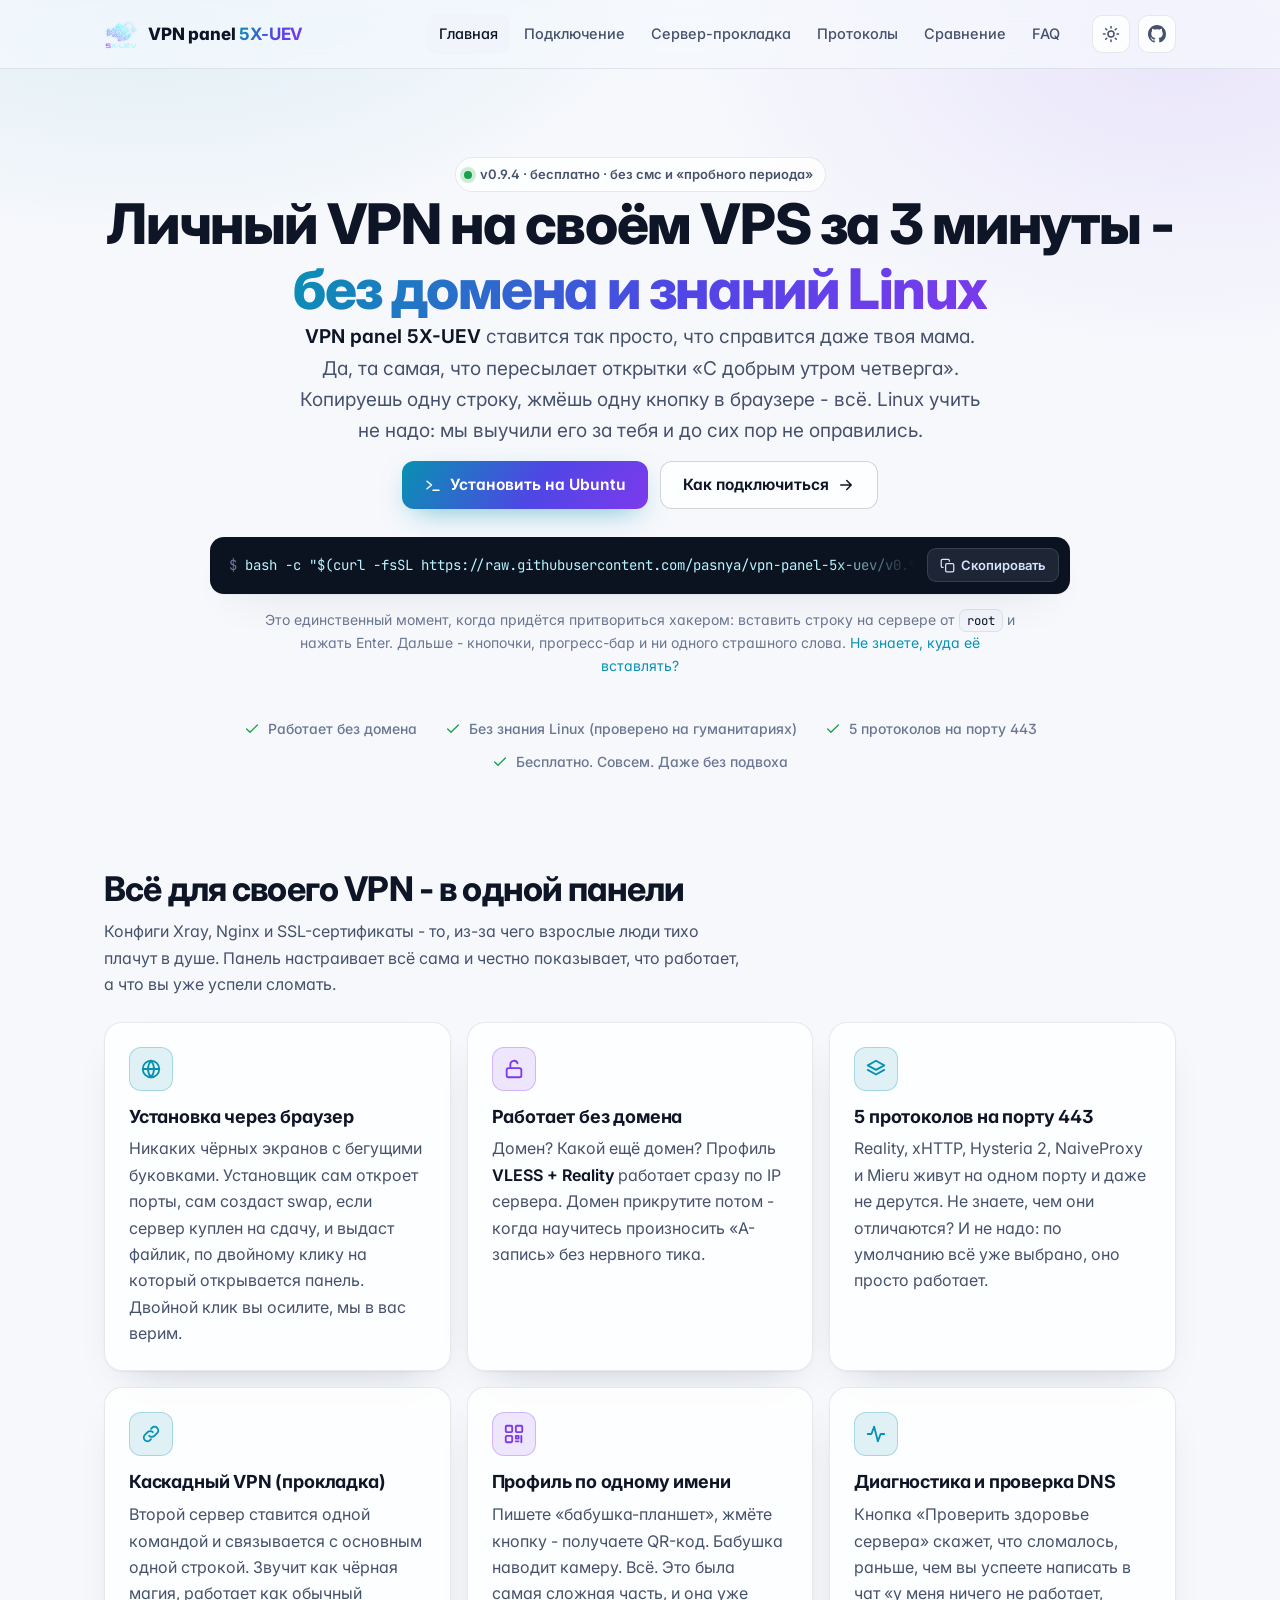
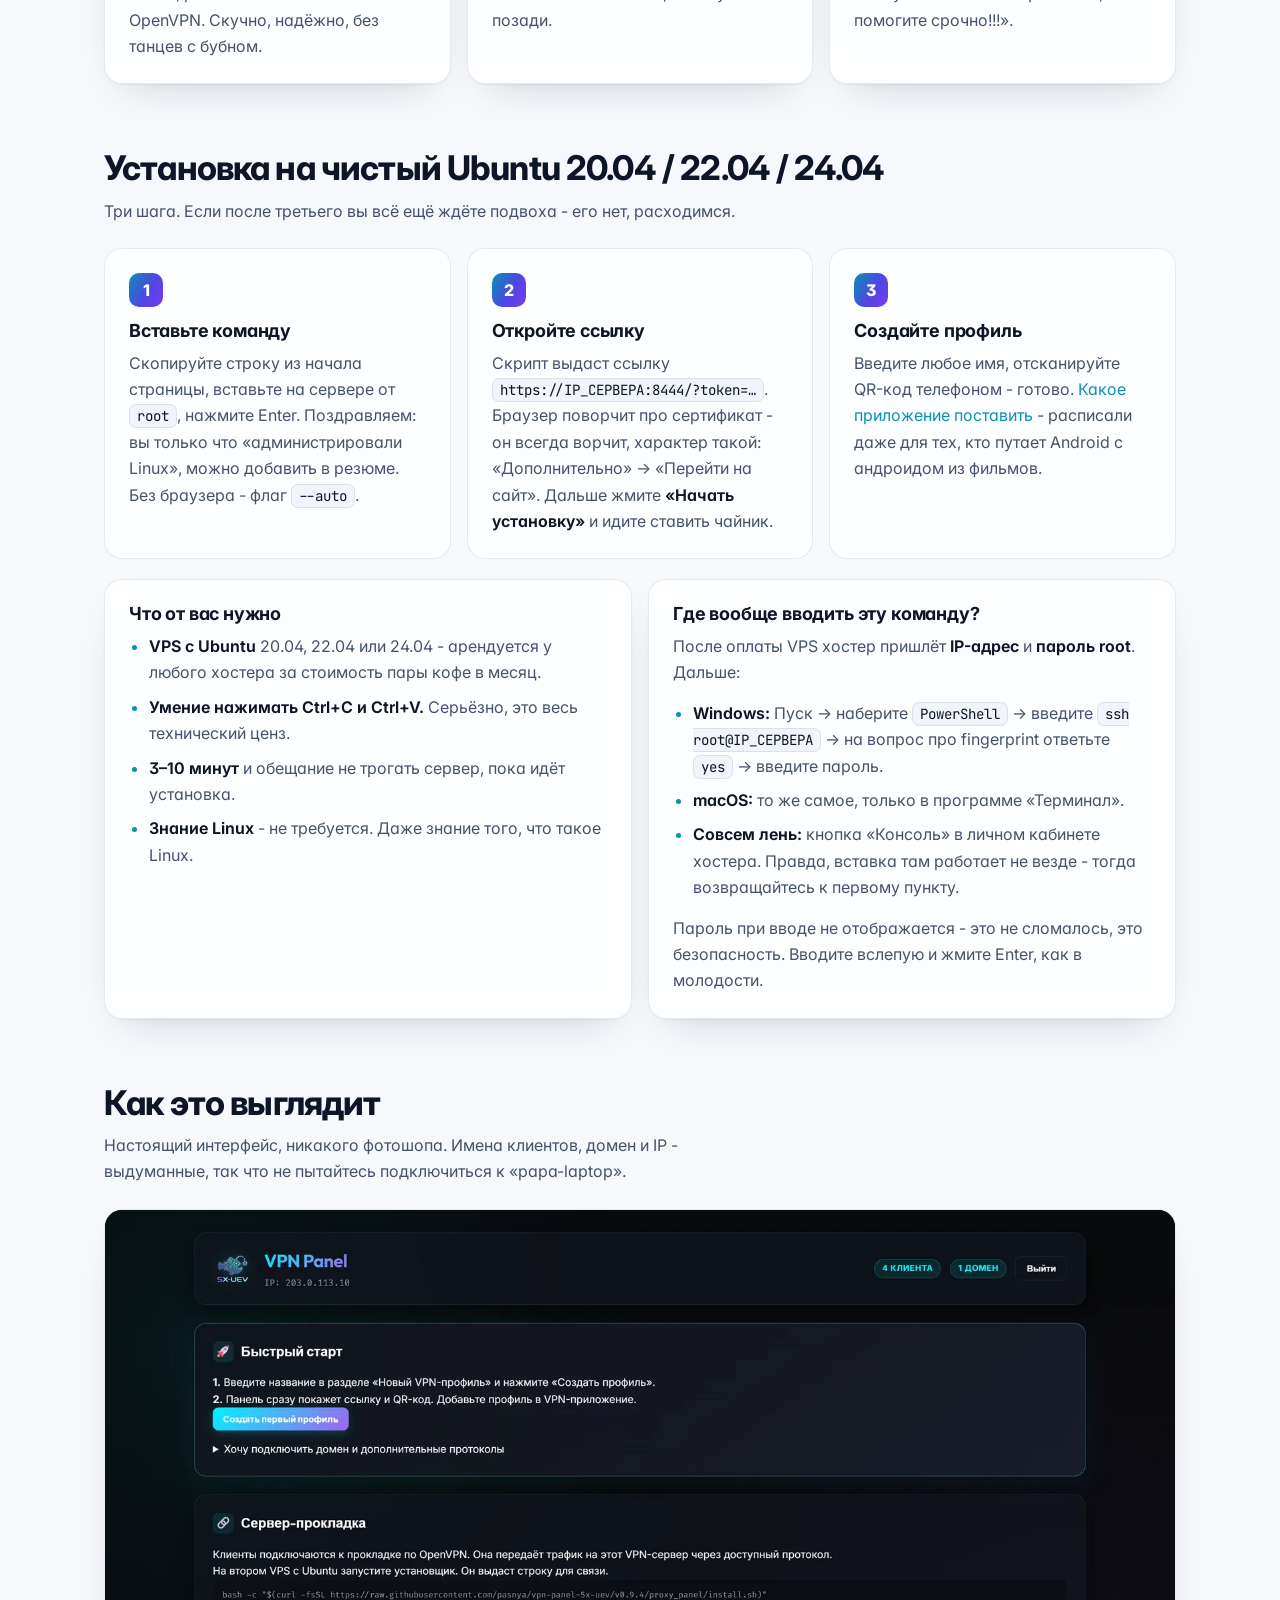
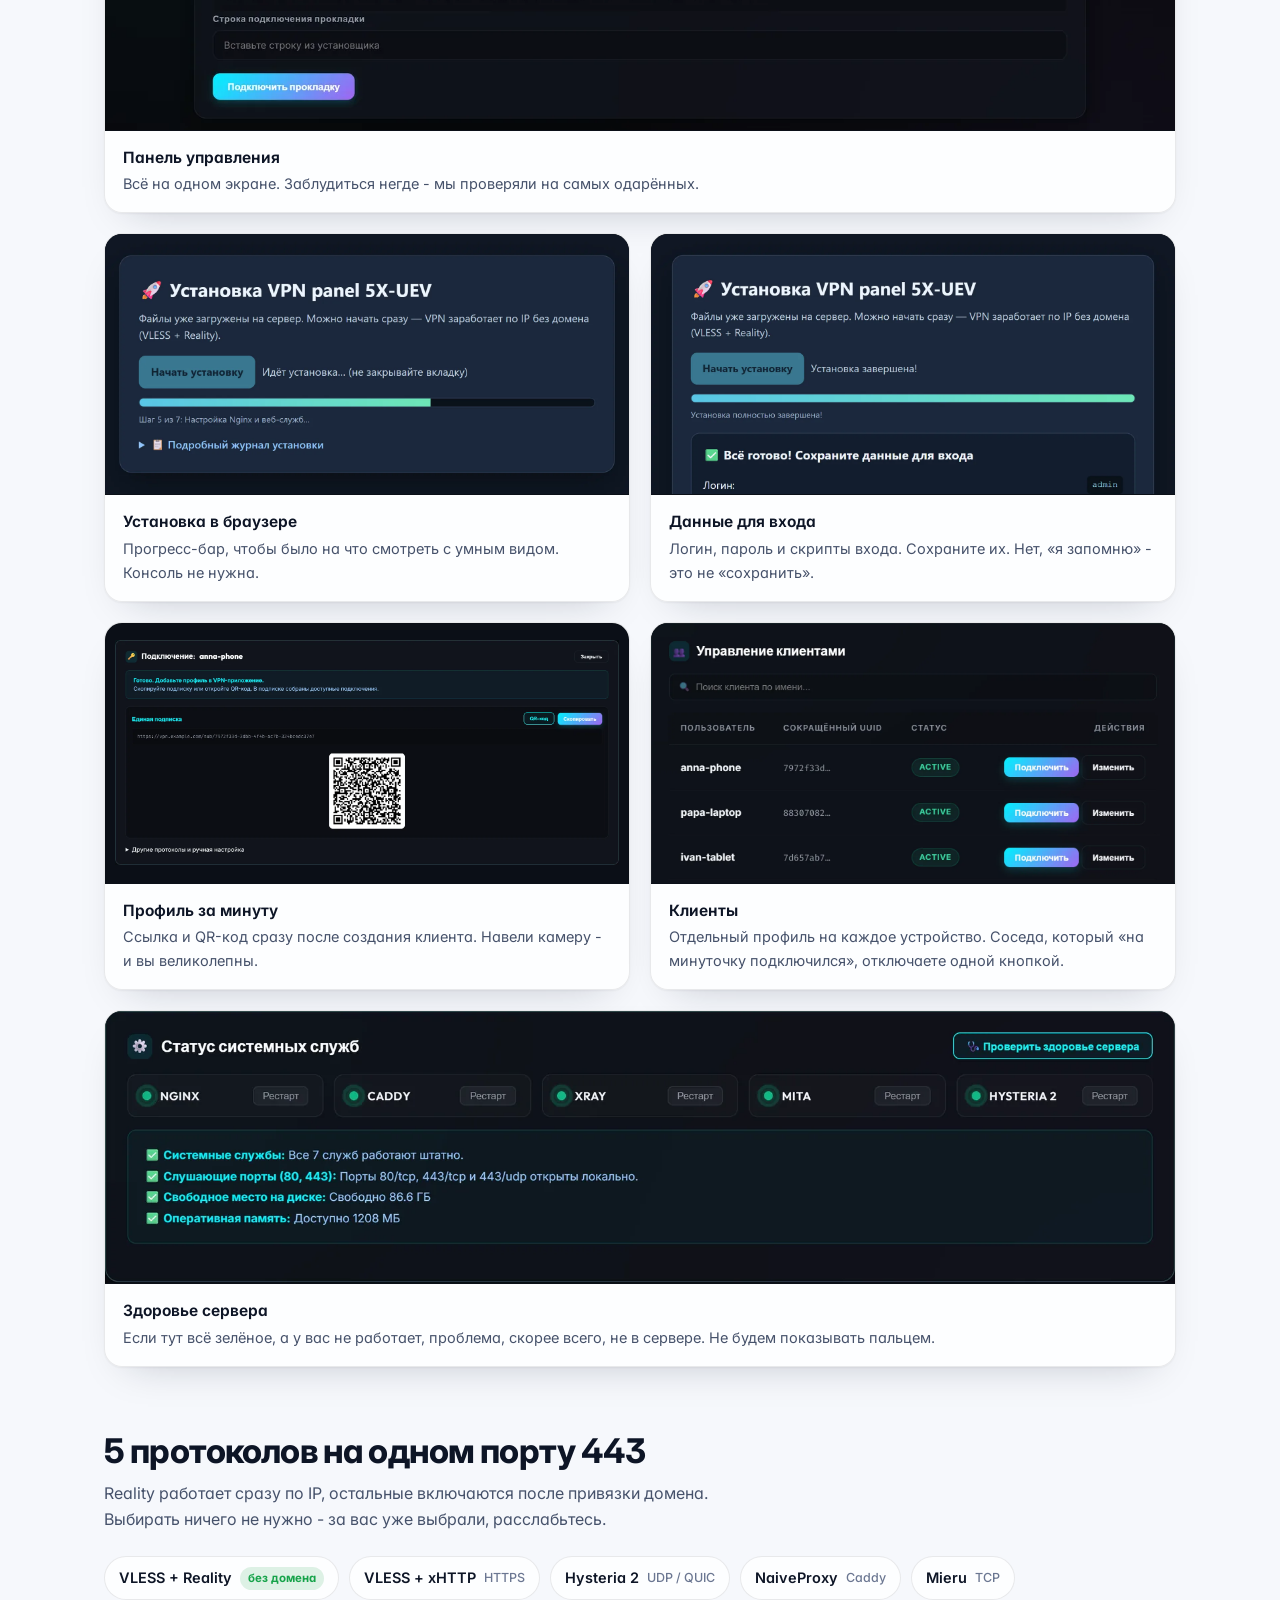
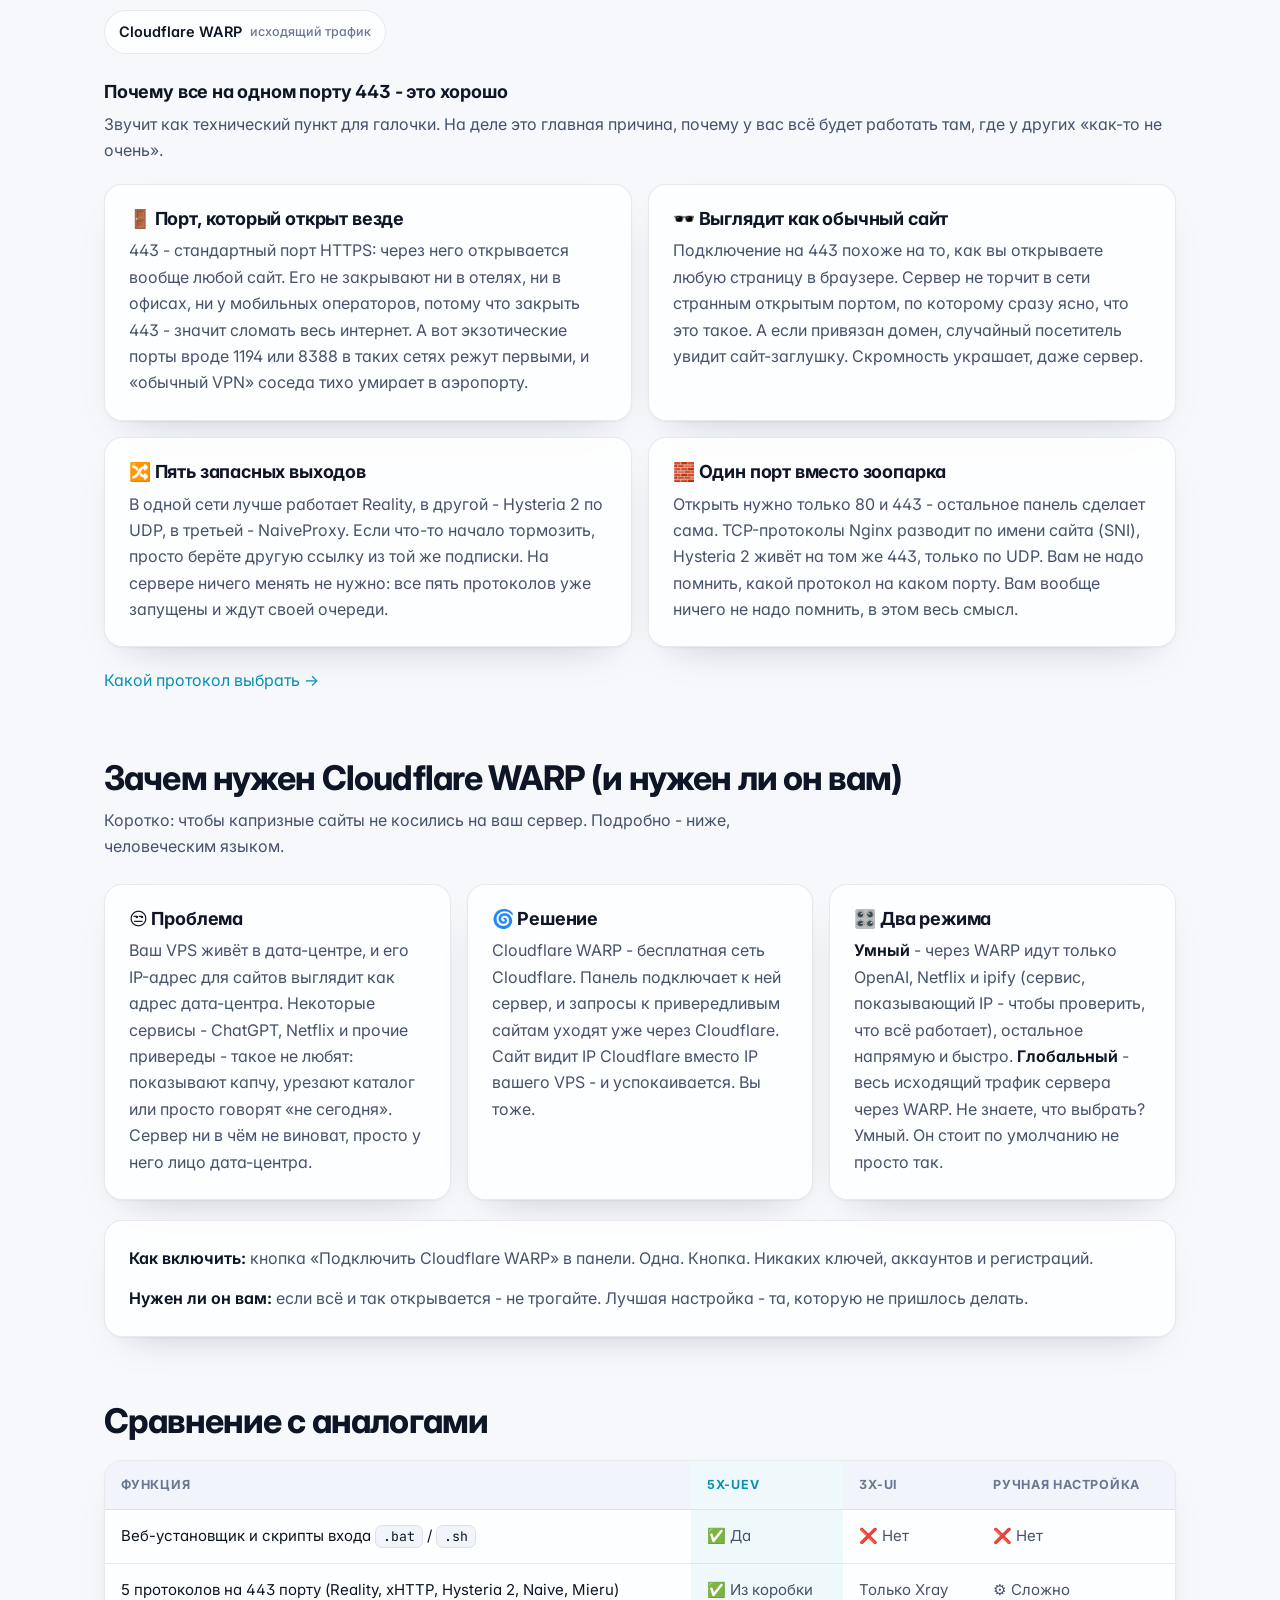
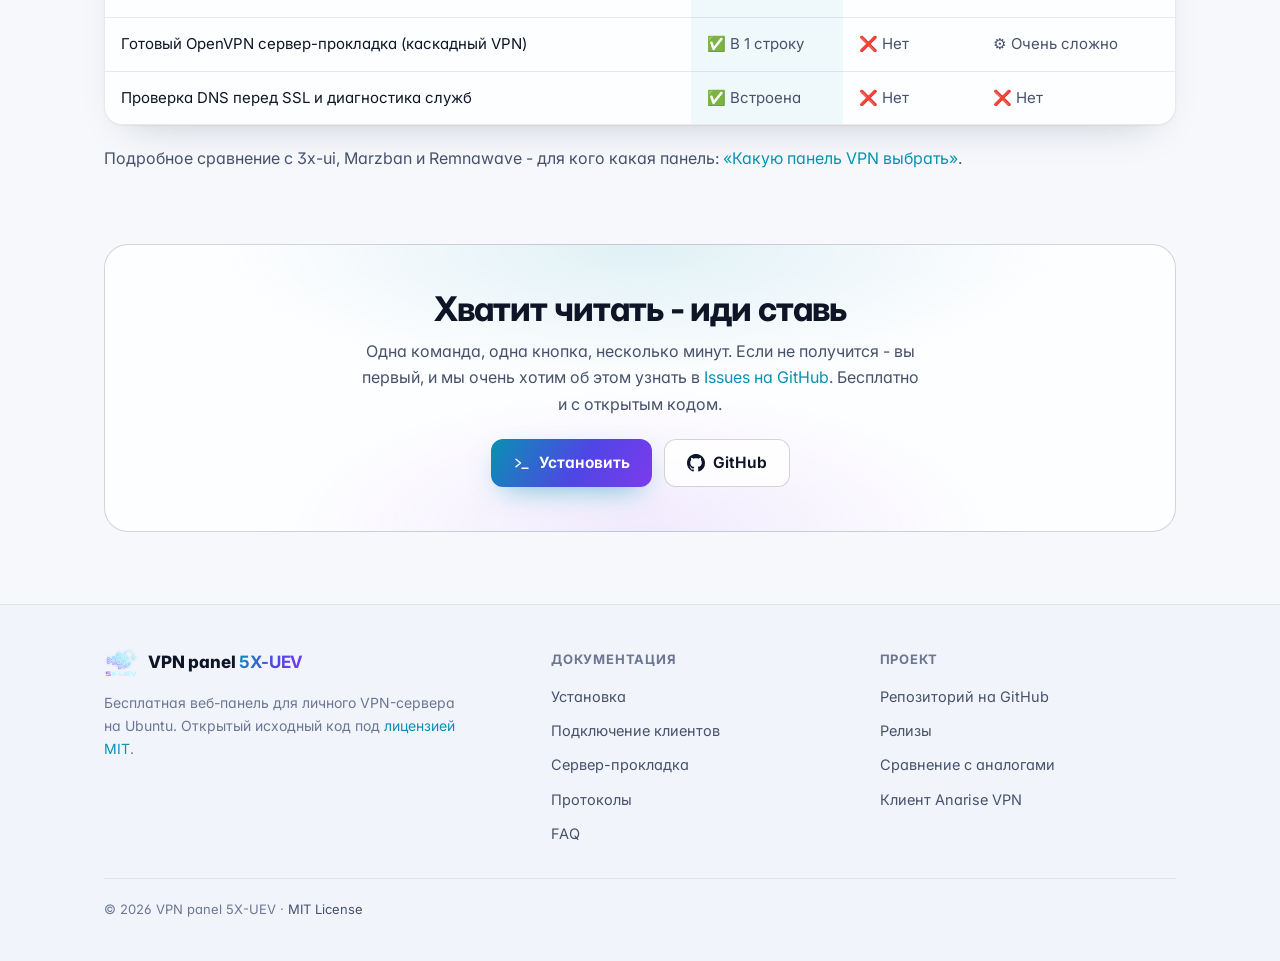
==== docs/index.html @ a8b8beab "docs: explain why 5 protocols on port 443 matter; drop em dashes - home and protocols page: new "why" ====
<!doctype html>
<html lang="ru">
<head>
  <meta charset="utf-8">
  <meta name="viewport" content="width=device-width, initial-scale=1">
  <meta name="theme-color" content="#070b14" media="(prefers-color-scheme: dark)">
  <meta name="theme-color" content="#f6f8fc" media="(prefers-color-scheme: light)">
  <link rel="icon" type="image/png" sizes="32x32" href="favicon-32.png">
  <link rel="apple-touch-icon" href="apple-touch-icon.png">
  <title>VPN panel 5X-UEV - свой VPN на VPS без знаний Linux за 3 минуты</title>
  <meta name="description" content="Простая веб-панель для личного VPN на Ubuntu: установка через браузер без домена, VLESS Reality, Hysteria 2, NaiveProxy, Mieru, Cloudflare WARP и сервер-прокладка OpenVPN.">
  <meta name="msvalidate.01" content="90D289AC15EAA95F94192768616EB74C">
  <link rel="canonical" href="https://pasnya.github.io/vpn-panel-5x-uev/">
  <meta property="og:title" content="VPN panel 5X-UEV - свой VPN на VPS для новичка">
  <meta property="og:description" content="Веб-установщик с прогресс-баром, работа без домена по IP (VLESS Reality), 5 протоколов на порту 443 и готовый каскадный сервер-прокладка.">
  <meta property="og:type" content="website">
  <meta property="og:url" content="https://pasnya.github.io/vpn-panel-5x-uev/">
  <meta property="og:image" content="https://pasnya.github.io/vpn-panel-5x-uev/og-logo.png">
  <meta name="twitter:card" content="summary">
  <link rel="preconnect" href="https://fonts.googleapis.com">
  <link rel="preconnect" href="https://fonts.gstatic.com" crossorigin>
  <link rel="stylesheet" href="https://fonts.googleapis.com/css2?family=Inter:wght@400;500;600;700;800&family=JetBrains+Mono:wght@400;500&display=swap">
  <link rel="stylesheet" href="style.css">
  <script>(function(d){d.classList.add('js');try{var t=localStorage.getItem('theme');if(t==='light'||t==='dark')d.setAttribute('data-theme',t)}catch(e){}})(document.documentElement)</script>
  <script src="site.js" defer></script>
  <script type="application/ld+json">
  {
    "@context": "https://schema.org",
    "@type": "SoftwareApplication",
    "name": "VPN panel 5X-UEV",
    "alternateName": "5X-UEV",
    "description": "Бесплатная веб-панель с открытым кодом для личного VPN-сервера на Ubuntu: установка через браузер, VLESS Reality без домена, xHTTP, Hysteria 2, NaiveProxy, Mieru на порту 443 и сервер-прокладка OpenVPN для каскада.",
    "operatingSystem": "Ubuntu 20.04, 22.04, 24.04",
    "applicationCategory": "NetworkingApplication",
    "isAccessibleForFree": true,
    "license": "https://opensource.org/licenses/MIT",
    "offers": {"@type": "Offer", "price": "0", "priceCurrency": "USD"},
    "image": "https://pasnya.github.io/vpn-panel-5x-uev/og-logo.png",
    "url": "https://pasnya.github.io/vpn-panel-5x-uev/",
    "downloadUrl": "https://github.com/pasnya/vpn-panel-5x-uev/releases",
    "sameAs": ["https://github.com/pasnya/vpn-panel-5x-uev"]
  }
  </script>
</head>
<body>
<header class="site-header">
  <div class="wrap">
    <a class="brand" href="index.html"><img src="logo-96.png" alt="" width="34" height="34"><span>VPN panel <b>5X-UEV</b></span></a>
    <nav class="nav" aria-label="Разделы сайта">
      <a href="index.html">Главная</a>
      <a href="clients.html">Подключение</a>
      <a href="cascade-relay.html">Сервер-прокладка</a>
      <a href="protocols.html">Протоколы</a>
      <a href="compare.html">Сравнение</a>
      <a href="faq.html">FAQ</a>
    </nav>
    <div class="header-actions">
      <button class="icon-btn theme-toggle" type="button" aria-label="Переключить светлую и тёмную тему"><svg viewBox="0 0 24 24" fill="none" stroke="currentColor" stroke-width="2" stroke-linecap="round" stroke-linejoin="round" aria-hidden="true" class="moon"><path d="M21 12.8A9 9 0 1 1 11.2 3a7 7 0 0 0 9.8 9.8z"/></svg><svg viewBox="0 0 24 24" fill="none" stroke="currentColor" stroke-width="2" stroke-linecap="round" stroke-linejoin="round" aria-hidden="true" class="sun"><circle cx="12" cy="12" r="4"/><path d="M12 2v2M12 20v2M4.9 4.9l1.4 1.4M17.7 17.7l1.4 1.4M2 12h2M20 12h2M4.9 19.1l1.4-1.4M17.7 6.3l1.4-1.4"/></svg></button>
      <a class="icon-btn" href="https://github.com/pasnya/vpn-panel-5x-uev" aria-label="Репозиторий на GitHub"><svg viewBox="0 0 16 16" fill="currentColor" aria-hidden="true"><path d="M8 0C3.58 0 0 3.58 0 8c0 3.54 2.29 6.53 5.47 7.59.4.07.55-.17.55-.38 0-.19-.01-.82-.01-1.49-2.01.37-2.53-.49-2.69-.94-.09-.23-.48-.94-.82-1.13-.28-.15-.68-.52-.01-.53.63-.01 1.08.58 1.23.82.72 1.21 1.87.87 2.33.66.07-.52.28-.87.51-1.07-1.78-.2-3.64-.89-3.64-3.95 0-.87.31-1.59.82-2.15-.08-.2-.36-1.02.08-2.12 0 0 .67-.21 2.2.82.64-.18 1.32-.27 2-.27.68 0 1.36.09 2 .27 1.53-1.04 2.2-.82 2.2-.82.44 1.1.16 1.92.08 2.12.51.56.82 1.27.82 2.15 0 3.07-1.87 3.75-3.65 3.95.29.25.54.73.54 1.48 0 1.07-.01 1.93-.01 2.2 0 .21.15.46.55.38A8.013 8.013 0 0 0 16 8c0-4.42-3.58-8-8-8z"/></svg></a>
      <button class="icon-btn nav-toggle" type="button" aria-label="Меню" aria-expanded="false"><svg viewBox="0 0 24 24" fill="none" stroke="currentColor" stroke-width="2" stroke-linecap="round" stroke-linejoin="round" aria-hidden="true"><path d="M4 7h16M4 12h16M4 17h16"/></svg></button>
    </div>
  </div>
</header>

<main>
  <section class="hero-home wrap">
    <span class="eyebrow"><span class="dot"></span>v0.9.4 · бесплатно · без смс и «пробного периода»</span>
    <h1>Личный VPN на своём VPS за 3 минуты - <span class="grad">без домена и знаний Linux</span></h1>
    <p class="lead"><strong>VPN panel 5X-UEV</strong> ставится так просто, что справится даже твоя мама. Да, та самая, что пересылает открытки «С добрым утром четверга». Копируешь одну строку, жмёшь одну кнопку в браузере - всё. Linux учить не надо: мы выучили его за тебя и до сих пор не оправились.</p>
    <div class="actions">
      <a class="btn" href="#install"><svg viewBox="0 0 24 24" fill="none" stroke="currentColor" stroke-width="2" stroke-linecap="round" stroke-linejoin="round" aria-hidden="true"><path d="m4 17 6-5-6-5M12 19h8"/></svg>Установить на Ubuntu</a>
      <a class="btn btn-sec" href="clients.html">Как подключиться<svg viewBox="0 0 24 24" fill="none" stroke="currentColor" stroke-width="2" stroke-linecap="round" stroke-linejoin="round" aria-hidden="true"><path d="M5 12h14M13 6l6 6-6 6"/></svg></a>
    </div>
    <div class="cmd" role="group" aria-label="Команда установки"><code>bash -c "$(curl -fsSL https://raw.githubusercontent.com/pasnya/vpn-panel-5x-uev/v0.9.4/install.sh)"</code></div>
    <p class="cmd-note">Это единственный момент, когда придётся притвориться хакером: вставить строку на сервере от <code>root</code> и нажать Enter. Дальше - кнопочки, прогресс-бар и ни одного страшного слова. <a href="#where">Не знаете, куда её вставлять?</a></p>
    <ul class="facts">
      <li><svg viewBox="0 0 24 24" fill="none" stroke="currentColor" stroke-width="2" stroke-linecap="round" stroke-linejoin="round" aria-hidden="true"><path d="M20 6 9 17l-5-5"/></svg>Работает без домена</li>
      <li><svg viewBox="0 0 24 24" fill="none" stroke="currentColor" stroke-width="2" stroke-linecap="round" stroke-linejoin="round" aria-hidden="true"><path d="M20 6 9 17l-5-5"/></svg>Без знания Linux (проверено на гуманитариях)</li>
      <li><svg viewBox="0 0 24 24" fill="none" stroke="currentColor" stroke-width="2" stroke-linecap="round" stroke-linejoin="round" aria-hidden="true"><path d="M20 6 9 17l-5-5"/></svg>5 протоколов на порту 443</li>
      <li><svg viewBox="0 0 24 24" fill="none" stroke="currentColor" stroke-width="2" stroke-linecap="round" stroke-linejoin="round" aria-hidden="true"><path d="M20 6 9 17l-5-5"/></svg>Бесплатно. Совсем. Даже без подвоха</li>
    </ul>
  </section>

  <div class="wrap">
    <section class="reveal">
      <h2>Всё для своего VPN - в одной панели</h2>
      <p class="section-sub">Конфиги Xray, Nginx и SSL-сертификаты - то, из-за чего взрослые люди тихо плачут в душе. Панель настраивает всё сама и честно показывает, что работает, а что вы уже успели сломать.</p>
      <div class="grid grid-3">
        <div class="card feature">
          <div class="feature-icon"><svg viewBox="0 0 24 24" fill="none" stroke="currentColor" stroke-width="2" stroke-linecap="round" stroke-linejoin="round" aria-hidden="true"><circle cx="12" cy="12" r="9"/><path d="M3 12h18M12 3a14 14 0 0 1 0 18M12 3a14 14 0 0 0 0 18"/></svg></div>
          <h3>Установка через браузер</h3>
          <p>Никаких чёрных экранов с бегущими буковками. Установщик сам откроет порты, сам создаст swap, если сервер куплен на сдачу, и выдаст файлик, по двойному клику на который открывается панель. Двойной клик вы осилите, мы в вас верим.</p>
        </div>
        <div class="card feature">
          <div class="feature-icon"><svg viewBox="0 0 24 24" fill="none" stroke="currentColor" stroke-width="2" stroke-linecap="round" stroke-linejoin="round" aria-hidden="true"><rect x="4" y="11" width="16" height="10" rx="2"/><path d="M8 11V7a4 4 0 0 1 7.8-1.2"/></svg></div>
          <h3>Работает без домена</h3>
          <p>Домен? Какой ещё домен? Профиль <strong>VLESS + Reality</strong> работает сразу по IP сервера. Домен прикрутите потом - когда научитесь произносить «A-запись» без нервного тика.</p>
        </div>
        <div class="card feature">
          <div class="feature-icon"><svg viewBox="0 0 24 24" fill="none" stroke="currentColor" stroke-width="2" stroke-linecap="round" stroke-linejoin="round" aria-hidden="true"><path d="m12 3 9 5-9 5-9-5 9-5z"/><path d="m3 13 9 5 9-5"/></svg></div>
          <h3>5 протоколов на порту 443</h3>
          <p>Reality, xHTTP, Hysteria 2, NaiveProxy и Mieru живут на одном порту и даже не дерутся. Не знаете, чем они отличаются? И не надо: по умолчанию всё уже выбрано, оно просто работает.</p>
        </div>
        <div class="card feature">
          <div class="feature-icon"><svg viewBox="0 0 24 24" fill="none" stroke="currentColor" stroke-width="2" stroke-linecap="round" stroke-linejoin="round" aria-hidden="true"><path d="M10 14a4 4 0 0 0 5.7 0l3-3a4 4 0 0 0-5.7-5.7l-1 1"/><path d="M14 10a4 4 0 0 0-5.7 0l-3 3a4 4 0 0 0 5.7 5.7l1-1"/></svg></div>
          <h3>Каскадный VPN (прокладка)</h3>
          <p>Второй сервер ставится одной командой и связывается с основным одной строкой. Звучит как чёрная магия, работает как обычный OpenVPN. Скучно, надёжно, без танцев с бубном.</p>
        </div>
        <div class="card feature">
          <div class="feature-icon"><svg viewBox="0 0 24 24" fill="none" stroke="currentColor" stroke-width="2" stroke-linecap="round" stroke-linejoin="round" aria-hidden="true"><rect x="3" y="3" width="7" height="7" rx="1"/><rect x="14" y="3" width="7" height="7" rx="1"/><rect x="3" y="14" width="7" height="7" rx="1"/><path d="M14 14h3v3h-3zM20 14v7M14 20h3"/></svg></div>
          <h3>Профиль по одному имени</h3>
          <p>Пишете «бабушка-планшет», жмёте кнопку - получаете QR-код. Бабушка наводит камеру. Всё. Это была самая сложная часть, и она уже позади.</p>
        </div>
        <div class="card feature">
          <div class="feature-icon"><svg viewBox="0 0 24 24" fill="none" stroke="currentColor" stroke-width="2" stroke-linecap="round" stroke-linejoin="round" aria-hidden="true"><path d="M3 12h4l3-8 4 16 3-8h4"/></svg></div>
          <h3>Диагностика и проверка DNS</h3>
          <p>Кнопка «Проверить здоровье сервера» скажет, что сломалось, раньше, чем вы успеете написать в чат «у меня ничего не работает, помогите срочно!!!».</p>
        </div>
      </div>
    </section>

    <section class="reveal">
      <h2 id="install">Установка на чистый Ubuntu 20.04 / 22.04 / 24.04</h2>
      <p class="section-sub">Три шага. Если после третьего вы всё ещё ждёте подвоха - его нет, расходимся.</p>
      <ol class="steps">
        <li><h3>Вставьте команду</h3><p>Скопируйте строку из начала страницы, вставьте на сервере от <code>root</code>, нажмите Enter. Поздравляем: вы только что «администрировали Linux», можно добавить в резюме. Без браузера - флаг <code>--auto</code>.</p></li>
        <li><h3>Откройте ссылку</h3><p>Скрипт выдаст ссылку <code>https://IP_СЕРВЕРА:8444/?token=…</code>. Браузер поворчит про сертификат - он всегда ворчит, характер такой: «Дополнительно» → «Перейти на сайт». Дальше жмите <strong>«Начать установку»</strong> и идите ставить чайник.</p></li>
        <li><h3>Создайте профиль</h3><p>Введите любое имя, отсканируйте QR-код телефоном - готово. <a href="clients.html">Какое приложение поставить</a> - расписали даже для тех, кто путает Android с андроидом из фильмов.</p></li>
      </ol>
      <div class="grid" id="where">
        <div class="card">
          <h3>Что от вас нужно</h3>
          <ul class="plain">
            <li><strong>VPS с Ubuntu</strong> 20.04, 22.04 или 24.04 - арендуется у любого хостера за стоимость пары кофе в месяц.</li>
            <li><strong>Умение нажимать Ctrl+C и Ctrl+V.</strong> Серьёзно, это весь технический ценз.</li>
            <li><strong>3–10 минут</strong> и обещание не трогать сервер, пока идёт установка.</li>
            <li><strong>Знание Linux</strong> - не требуется. Даже знание того, что такое Linux.</li>
          </ul>
        </div>
        <div class="card">
          <h3>Где вообще вводить эту команду?</h3>
          <p>После оплаты VPS хостер пришлёт <strong>IP-адрес</strong> и <strong>пароль root</strong>. Дальше:</p>
          <ul class="plain">
            <li><strong>Windows:</strong> Пуск → наберите <code>PowerShell</code> → введите <code>ssh root@IP_СЕРВЕРА</code> → на вопрос про fingerprint ответьте <code>yes</code> → введите пароль.</li>
            <li><strong>macOS:</strong> то же самое, только в программе «Терминал».</li>
            <li><strong>Совсем лень:</strong> кнопка «Консоль» в личном кабинете хостера. Правда, вставка там работает не везде - тогда возвращайтесь к первому пункту.</li>
          </ul>
          <p>Пароль при вводе не отображается - это не сломалось, это безопасность. Вводите вслепую и жмите Enter, как в молодости.</p>
        </div>
      </div>
    </section>

    <section class="reveal">
      <h2 id="screenshots">Как это выглядит</h2>
      <p class="section-sub">Настоящий интерфейс, никакого фотошопа. Имена клиентов, домен и IP - выдуманные, так что не пытайтесь подключиться к «papa-laptop».</p>
      <div class="shots">
        <figure class="shot shot-wide">
          <a href="screenshots/panel-dashboard.webp" data-lightbox><img src="screenshots/panel-dashboard.webp" width="1600" height="1000" loading="lazy" decoding="async" alt="Главный экран VPN panel 5X-UEV: быстрый старт, сервер-прокладка, статус служб"></a>
          <figcaption><strong>Панель управления</strong>Всё на одном экране. Заблудиться негде - мы проверяли на самых одарённых.</figcaption>
        </figure>
        <figure class="shot">
          <a href="screenshots/installer-progress.webp" data-lightbox><img src="screenshots/installer-progress.webp" width="1600" height="774" loading="lazy" decoding="async" alt="Веб-установщик VPN panel 5X-UEV: прогресс-бар, шаг 5 из 7"></a>
          <figcaption><strong>Установка в браузере</strong>Прогресс-бар, чтобы было на что смотреть с умным видом. Консоль не нужна.</figcaption>
        </figure>
        <figure class="shot">
          <a href="screenshots/installer-done.webp" data-lightbox><img src="screenshots/installer-done.webp" width="1600" height="2052" loading="lazy" decoding="async" alt="Итог установки: логин, пароль, SSH-туннель и кнопки скачивания скриптов входа"></a>
          <figcaption><strong>Данные для входа</strong>Логин, пароль и скрипты входа. Сохраните их. Нет, «я запомню» - это не «сохранить».</figcaption>
        </figure>
        <figure class="shot fit">
          <a href="screenshots/panel-profile.webp" data-lightbox><img src="screenshots/panel-profile.webp" width="1600" height="717" loading="lazy" decoding="async" alt="Панель 5X-UEV: профиль клиента с единой подпиской и QR-кодом"></a>
          <figcaption><strong>Профиль за минуту</strong>Ссылка и QR-код сразу после создания клиента. Навели камеру - и вы великолепны.</figcaption>
        </figure>
        <figure class="shot">
          <a href="screenshots/panel-clients.webp" data-lightbox><img src="screenshots/panel-clients.webp" width="1448" height="886" loading="lazy" decoding="async" alt="Список клиентов VPN-панели со статусами и кнопками «Подключить» и «Изменить»"></a>
          <figcaption><strong>Клиенты</strong>Отдельный профиль на каждое устройство. Соседа, который «на минуточку подключился», отключаете одной кнопкой.</figcaption>
        </figure>
        <figure class="shot shot-wide">
          <a href="screenshots/panel-health.webp" data-lightbox><img src="screenshots/panel-health.webp" width="1600" height="407" loading="lazy" decoding="async" alt="Проверка здоровья сервера: все службы работают, порты открыты"></a>
          <figcaption><strong>Здоровье сервера</strong>Если тут всё зелёное, а у вас не работает, проблема, скорее всего, не в сервере. Не будем показывать пальцем.</figcaption>
        </figure>
      </div>
    </section>

    <section class="reveal">
      <h2>5 протоколов на одном порту 443</h2>
      <p class="section-sub">Reality работает сразу по IP, остальные включаются после привязки домена. Выбирать ничего не нужно - за вас уже выбрали, расслабьтесь.</p>
      <ul class="chips">
        <li>VLESS + Reality <span class="tag">без домена</span></li>
        <li>VLESS + xHTTP <small>HTTPS</small></li>
        <li>Hysteria 2 <small>UDP / QUIC</small></li>
        <li>NaiveProxy <small>Caddy</small></li>
        <li>Mieru <small>TCP</small></li>
        <li>Cloudflare WARP <small>исходящий трафик</small></li>
      </ul>
      <h3 style="margin-top:28px">Почему все на одном порту 443 - это хорошо</h3>
      <p>Звучит как технический пункт для галочки. На деле это главная причина, почему у вас всё будет работать там, где у других «как-то не очень».</p>
      <div class="grid grid-2">
        <div class="card">
          <h3>🚪 Порт, который открыт везде</h3>
          <p>443 - стандартный порт HTTPS: через него открывается вообще любой сайт. Его не закрывают ни в отелях, ни в офисах, ни у мобильных операторов, потому что закрыть 443 - значит сломать весь интернет. А вот экзотические порты вроде 1194 или 8388 в таких сетях режут первыми, и «обычный VPN» соседа тихо умирает в аэропорту.</p>
        </div>
        <div class="card">
          <h3>🕶️ Выглядит как обычный сайт</h3>
          <p>Подключение на 443 похоже на то, как вы открываете любую страницу в браузере. Сервер не торчит в сети странным открытым портом, по которому сразу ясно, что это такое. А если привязан домен, случайный посетитель увидит сайт-заглушку. Скромность украшает, даже сервер.</p>
        </div>
        <div class="card">
          <h3>🔀 Пять запасных выходов</h3>
          <p>В одной сети лучше работает Reality, в другой - Hysteria 2 по UDP, в третьей - NaiveProxy. Если что-то начало тормозить, просто берёте другую ссылку из той же подписки. На сервере ничего менять не нужно: все пять протоколов уже запущены и ждут своей очереди.</p>
        </div>
        <div class="card">
          <h3>🧱 Один порт вместо зоопарка</h3>
          <p>Открыть нужно только 80 и 443 - остальное панель сделает сама. TCP-протоколы Nginx разводит по имени сайта (SNI), Hysteria 2 живёт на том же 443, только по UDP. Вам не надо помнить, какой протокол на каком порту. Вам вообще ничего не надо помнить, в этом весь смысл.</p>
        </div>
      </div>
      <p><a href="protocols.html">Какой протокол выбрать →</a></p>
    </section>

    <section class="reveal">
      <h2 id="warp">Зачем нужен Cloudflare WARP (и нужен ли он вам)</h2>
      <p class="section-sub">Коротко: чтобы капризные сайты не косились на ваш сервер. Подробно - ниже, человеческим языком.</p>
      <div class="grid grid-3">
        <div class="card">
          <h3>😒 Проблема</h3>
          <p>Ваш VPS живёт в дата-центре, и его IP-адрес для сайтов выглядит как адрес дата-центра. Некоторые сервисы - ChatGPT, Netflix и прочие привереды - такое не любят: показывают капчу, урезают каталог или просто говорят «не сегодня». Сервер ни в чём не виноват, просто у него лицо дата-центра.</p>
        </div>
        <div class="card">
          <h3>🌀 Решение</h3>
          <p>Cloudflare WARP - бесплатная сеть Cloudflare. Панель подключает к ней сервер, и запросы к привередливым сайтам уходят уже через Cloudflare. Сайт видит IP Cloudflare вместо IP вашего VPS - и успокаивается. Вы тоже.</p>
        </div>
        <div class="card">
          <h3>🎛️ Два режима</h3>
          <p><strong>Умный</strong> - через WARP идут только OpenAI, Netflix и ipify (сервис, показывающий IP - чтобы проверить, что всё работает), остальное напрямую и быстро. <strong>Глобальный</strong> - весь исходящий трафик сервера через WARP. Не знаете, что выбрать? Умный. Он стоит по умолчанию не просто так.</p>
        </div>
      </div>
      <div class="card">
        <p><strong>Как включить:</strong> кнопка «Подключить Cloudflare WARP» в панели. Одна. Кнопка. Никаких ключей, аккаунтов и регистраций.</p>
        <p><strong>Нужен ли он вам:</strong> если всё и так открывается - не трогайте. Лучшая настройка - та, которую не пришлось делать.</p>
      </div>
    </section>

    <section class="reveal">
      <h2>Сравнение с аналогами</h2>
      <div class="table-wrap">
        <table>
          <thead>
            <tr><th>Функция</th><th class="col-us">5X-UEV</th><th>3x-ui</th><th>Ручная настройка</th></tr>
          </thead>
          <tbody>
            <tr><td>Веб-установщик и скрипты входа <code>.bat</code> / <code>.sh</code></td><td class="col-us">✅ Да</td><td>❌ Нет</td><td>❌ Нет</td></tr>
            <tr><td>5 протоколов на 443 порту (Reality, xHTTP, Hysteria 2, Naive, Mieru)</td><td class="col-us">✅ Из коробки</td><td>Только Xray</td><td>⚙️ Сложно</td></tr>
            <tr><td>Готовый OpenVPN сервер-прокладка (каскадный VPN)</td><td class="col-us">✅ В 1 строку</td><td>❌ Нет</td><td>⚙️ Очень сложно</td></tr>
            <tr><td>Проверка DNS перед SSL и диагностика служб</td><td class="col-us">✅ Встроена</td><td>❌ Нет</td><td>❌ Нет</td></tr>
          </tbody>
        </table>
      </div>
      <p>Подробное сравнение с 3x-ui, Marzban и Remnawave - для кого какая панель: <a href="compare.html">«Какую панель VPN выбрать»</a>.</p>
    </section>

    <section class="cta reveal">
      <h2>Хватит читать - иди ставь</h2>
      <p>Одна команда, одна кнопка, несколько минут. Если не получится - вы первый, и мы очень хотим об этом узнать в <a href="https://github.com/pasnya/vpn-panel-5x-uev/issues">Issues на GitHub</a>. Бесплатно и с открытым кодом.</p>
      <div class="actions">
        <a class="btn" href="#install"><svg viewBox="0 0 24 24" fill="none" stroke="currentColor" stroke-width="2" stroke-linecap="round" stroke-linejoin="round" aria-hidden="true"><path d="m4 17 6-5-6-5M12 19h8"/></svg>Установить</a>
        <a class="btn btn-sec" href="https://github.com/pasnya/vpn-panel-5x-uev"><svg viewBox="0 0 16 16" fill="currentColor" aria-hidden="true"><path d="M8 0C3.58 0 0 3.58 0 8c0 3.54 2.29 6.53 5.47 7.59.4.07.55-.17.55-.38 0-.19-.01-.82-.01-1.49-2.01.37-2.53-.49-2.69-.94-.09-.23-.48-.94-.82-1.13-.28-.15-.68-.52-.01-.53.63-.01 1.08.58 1.23.82.72 1.21 1.87.87 2.33.66.07-.52.28-.87.51-1.07-1.78-.2-3.64-.89-3.64-3.95 0-.87.31-1.59.82-2.15-.08-.2-.36-1.02.08-2.12 0 0 .67-.21 2.2.82.64-.18 1.32-.27 2-.27.68 0 1.36.09 2 .27 1.53-1.04 2.2-.82 2.2-.82.44 1.1.16 1.92.08 2.12.51.56.82 1.27.82 2.15 0 3.07-1.87 3.75-3.65 3.95.29.25.54.73.54 1.48 0 1.07-.01 1.93-.01 2.2 0 .21.15.46.55.38A8.013 8.013 0 0 0 16 8c0-4.42-3.58-8-8-8z"/></svg>GitHub</a>
      </div>
    </section>
  </div>
</main>

<footer class="site-footer">
  <div class="wrap">
    <div>
      <a class="brand" href="index.html"><img src="logo-96.png" alt="" width="34" height="34"><span>VPN panel <b>5X-UEV</b></span></a>
      <p>Бесплатная веб-панель для личного VPN-сервера на Ubuntu. Открытый исходный код под <a href="https://github.com/pasnya/vpn-panel-5x-uev/blob/main/LICENSE">лицензией MIT</a>.</p>
    </div>
    <div>
      <h4>Документация</h4>
      <ul>
        <li><a href="index.html#install">Установка</a></li>
        <li><a href="clients.html">Подключение клиентов</a></li>
        <li><a href="cascade-relay.html">Сервер-прокладка</a></li>
        <li><a href="protocols.html">Протоколы</a></li>
        <li><a href="faq.html">FAQ</a></li>
      </ul>
    </div>
    <div>
      <h4>Проект</h4>
      <ul>
        <li><a href="https://github.com/pasnya/vpn-panel-5x-uev">Репозиторий на GitHub</a></li>
        <li><a href="https://github.com/pasnya/vpn-panel-5x-uev/releases">Релизы</a></li>
        <li><a href="compare.html">Сравнение с аналогами</a></li>
        <li><a href="https://github.com/pasnya/anarise-vpn">Клиент Anarise VPN</a></li>
      </ul>
    </div>
    <div class="footer-bottom">© 2026 VPN panel 5X-UEV · <a href="https://github.com/pasnya/vpn-panel-5x-uev/blob/main/LICENSE">MIT License</a></div>
  </div>
</footer>
</body>
</html>
---- docs/style.css ----
/* VPN panel 5X-UEV - сайт документации. Тёмная тема по умолчанию, светлая - по системе или переключателю. */
:root {
  --bg: #070b14;
  --bg-2: #0b1120;
  --surface: rgba(19, 27, 46, .72);
  --surface-solid: #121a2c;
  --surface-2: #18223a;
  --border: rgba(148, 163, 184, .14);
  --border-strong: rgba(148, 163, 184, .26);
  --text: #e8eefc;
  --text-2: #a9b6d0;
  --text-3: #7584a3;
  --accent: #5ee7ff;
  --accent-2: #a78bfa;
  --accent-ink: #04121a;
  --grad: linear-gradient(120deg, #5ee7ff 0%, #8ea2ff 50%, #b88bfa 100%);
  --ok: #4ade80;
  --warn: #fbbf24;
  --code-bg: #050912;
  --code-text: #b9f3ff;
  --glow-1: rgba(94, 231, 255, .16);
  --glow-2: rgba(167, 139, 250, .16);
  --shadow: 0 1px 0 rgba(255, 255, 255, .04) inset, 0 20px 50px -24px rgba(0, 0, 0, .7);
  --radius: 18px;
  --radius-sm: 12px;
  --maxw: 1120px;
  --font: "Inter", system-ui, -apple-system, "Segoe UI", Roboto, sans-serif;
  --mono: "JetBrains Mono", ui-monospace, SFMono-Regular, Menlo, Consolas, monospace;
  color-scheme: dark;
}
@media (prefers-color-scheme: light) {
  :root:not([data-theme="dark"]) {
    --bg: #f6f8fc; --bg-2: #eef2fa; --surface: rgba(255, 255, 255, .8); --surface-solid: #ffffff; --surface-2: #f1f4fa;
    --border: rgba(15, 23, 42, .09); --border-strong: rgba(15, 23, 42, .18);
    --text: #0d1526; --text-2: #46526b; --text-3: #6b7792;
    --accent: #0891b2; --accent-2: #7c3aed; --accent-ink: #ffffff;
    --grad: linear-gradient(120deg, #0891b2 0%, #4f46e5 55%, #7c3aed 100%);
    --ok: #16a34a; --warn: #b45309;
    --code-bg: #0b1220; --code-text: #b9f3ff;
    --glow-1: rgba(8, 145, 178, .12); --glow-2: rgba(124, 58, 237, .1);
    --shadow: 0 1px 2px rgba(15, 23, 42, .05), 0 18px 40px -24px rgba(15, 23, 42, .25);
    color-scheme: light;
  }
}
:root[data-theme="light"] {
  --bg: #f6f8fc; --bg-2: #eef2fa; --surface: rgba(255, 255, 255, .8); --surface-solid: #ffffff; --surface-2: #f1f4fa;
  --border: rgba(15, 23, 42, .09); --border-strong: rgba(15, 23, 42, .18);
  --text: #0d1526; --text-2: #46526b; --text-3: #6b7792;
  --accent: #0891b2; --accent-2: #7c3aed; --accent-ink: #ffffff;
  --grad: linear-gradient(120deg, #0891b2 0%, #4f46e5 55%, #7c3aed 100%);
  --ok: #16a34a; --warn: #b45309;
  --code-bg: #0b1220; --code-text: #b9f3ff;
  --glow-1: rgba(8, 145, 178, .12); --glow-2: rgba(124, 58, 237, .1);
  --shadow: 0 1px 2px rgba(15, 23, 42, .05), 0 18px 40px -24px rgba(15, 23, 42, .25);
  color-scheme: light;
}

*, *::before, *::after { box-sizing: border-box; }
html { scroll-behavior: smooth; scroll-padding-top: 88px; -webkit-text-size-adjust: 100%; }
body {
  margin: 0; min-height: 100vh; background: var(--bg); color: var(--text);
  font: 16px/1.65 var(--font); font-feature-settings: "cv11", "ss01";
  -webkit-font-smoothing: antialiased; text-rendering: optimizeLegibility; overflow-x: hidden;
}
body::before {
  content: ""; position: fixed; inset: 0; z-index: -1; pointer-events: none;
  background:
    radial-gradient(900px 520px at 12% -8%, var(--glow-1), transparent 60%),
    radial-gradient(800px 520px at 92% 4%, var(--glow-2), transparent 60%),
    var(--bg);
}
img { max-width: 100%; display: block; }
a { color: var(--accent); text-decoration: none; text-underline-offset: 3px; }
a:hover { text-decoration: underline; }
:focus-visible { outline: 2px solid var(--accent); outline-offset: 3px; border-radius: 6px; }
::selection { background: color-mix(in srgb, var(--accent) 35%, transparent); }

.wrap { width: 100%; max-width: var(--maxw); margin: 0 auto; padding: 0 24px; }
main.wrap { padding-bottom: 32px; }

/* ── Шапка ─────────────────────────────────────────────── */
.site-header {
  position: sticky; top: 0; z-index: 50;
  background: color-mix(in srgb, var(--bg) 72%, transparent);
  backdrop-filter: saturate(160%) blur(14px); -webkit-backdrop-filter: saturate(160%) blur(14px);
  border-bottom: 1px solid var(--border);
}
.site-header .wrap { display: flex; align-items: center; gap: 20px; height: 68px; }
.brand { display: flex; align-items: center; gap: 10px; color: var(--text); font-weight: 800; letter-spacing: -.01em; font-size: 17px; white-space: nowrap; }
.brand:hover { text-decoration: none; }
.brand img { width: 34px; height: 34px; }
.brand span b { background: var(--grad); -webkit-background-clip: text; background-clip: text; color: transparent; }
.nav { display: flex; align-items: center; gap: 2px; margin-left: auto; }
.nav a { color: var(--text-2); font-size: 14.5px; font-weight: 500; padding: 8px 12px; border-radius: 10px; transition: color .15s, background .15s; }
.nav a:hover { color: var(--text); background: var(--surface-2); text-decoration: none; }
.nav a[aria-current="page"] { color: var(--text); background: var(--surface-2); }
.header-actions { display: flex; align-items: center; gap: 8px; }
.icon-btn {
  display: inline-grid; place-items: center; width: 38px; height: 38px; border-radius: 10px;
  border: 1px solid var(--border); background: var(--surface); color: var(--text-2); cursor: pointer;
  transition: color .15s, border-color .15s;
}
.icon-btn:hover { color: var(--text); border-color: var(--border-strong); text-decoration: none; }
.icon-btn svg { width: 18px; height: 18px; }
.nav-toggle { display: none; }
.theme-toggle .sun { display: none; }
:root[data-theme="light"] .theme-toggle .sun { display: block; }
:root[data-theme="light"] .theme-toggle .moon { display: none; }
@media (prefers-color-scheme: light) {
  :root:not([data-theme="dark"]) .theme-toggle .sun { display: block; }
  :root:not([data-theme="dark"]) .theme-toggle .moon { display: none; }
}

/* ── Типографика ───────────────────────────────────────── */
h1, h2, h3 { letter-spacing: -.025em; line-height: 1.15; margin: 0; color: var(--text); }
h1 { font-size: clamp(32px, 5.2vw, 56px); font-weight: 800; }
h2 { font-size: clamp(24px, 3vw, 34px); font-weight: 750; margin: 64px 0 14px; }
h3 { font-size: 18px; font-weight: 700; margin: 0 0 8px; letter-spacing: -.01em; }
p { color: var(--text-2); margin: 0 0 14px; }
strong { color: var(--text); font-weight: 650; }
.grad { background: var(--grad); -webkit-background-clip: text; background-clip: text; color: transparent; }
.lead { font-size: clamp(17px, 2vw, 19px); color: var(--text-2); max-width: 680px; }
.eyebrow {
  display: inline-flex; align-items: center; gap: 8px; font-size: 13px; font-weight: 600; color: var(--text-2);
  padding: 6px 12px 6px 8px; border: 1px solid var(--border); border-radius: 999px; background: var(--surface);
}
.eyebrow .dot { width: 8px; height: 8px; border-radius: 50%; background: var(--ok); box-shadow: 0 0 0 4px color-mix(in srgb, var(--ok) 20%, transparent); }
.section-sub { color: var(--text-2); max-width: 640px; margin: -4px 0 24px; }

/* ── Hero ──────────────────────────────────────────────── */
.hero { padding-block: 72px 24px; }
.hero h1 { margin: 20px 0 18px; max-width: 900px; }
.hero .lead { margin-bottom: 28px; }
.hero-home { padding-block: 88px 32px; text-align: center; }
.hero-home h1, .hero-home .lead { margin-left: auto; margin-right: auto; }
.hero-home .actions { justify-content: center; }
.actions { display: flex; flex-wrap: wrap; gap: 12px; margin: 0 0 28px; }
.page-hero { padding-block: 56px 8px; }
.page-hero h1 { font-size: clamp(30px, 4.4vw, 46px); margin: 0 0 16px; max-width: 860px; }
.page-hero p { font-size: 18px; max-width: 760px; }

/* ── Кнопки ────────────────────────────────────────────── */
.btn {
  display: inline-flex; align-items: center; gap: 8px; height: 48px; padding: 0 22px; border-radius: 12px;
  font-weight: 650; font-size: 15.5px; color: var(--accent-ink); background: var(--grad);
  box-shadow: 0 10px 30px -12px color-mix(in srgb, var(--accent) 70%, transparent);
  border: 0; cursor: pointer; transition: transform .15s, box-shadow .15s, filter .15s;
}
.btn:hover { text-decoration: none; transform: translateY(-1px); filter: brightness(1.06); }
.btn svg { width: 18px; height: 18px; }
.btn-sec { background: var(--surface); color: var(--text); border: 1px solid var(--border-strong); box-shadow: none; }
.btn-sec:hover { border-color: var(--accent); }

/* ── Команда установки ─────────────────────────────────── */
.cmd {
  position: relative; display: flex; align-items: center; gap: 12px; max-width: 860px; margin: 0 auto;
  padding: 10px 10px 10px 18px; border-radius: 14px; background: var(--code-bg);
  border: 1px solid var(--border-strong); box-shadow: var(--shadow); text-align: left;
}
.cmd code {
  flex: 1; min-width: 0; overflow-x: auto; white-space: nowrap; background: none; border: 0; padding: 6px 0; color: var(--code-text); font-size: 14px;
  scrollbar-width: none; -webkit-mask-image: linear-gradient(90deg, #000 88%, transparent); mask-image: linear-gradient(90deg, #000 88%, transparent);
}
.cmd code::-webkit-scrollbar { display: none; }
.cmd code::before { content: "$ "; color: #6b7a99; }
.cmd-note { color: var(--text-3); font-size: 14px; margin: 14px auto 0; max-width: 760px; }

pre, code { font-family: var(--mono); }
code { font-size: .88em; padding: 2px 7px; border-radius: 7px; background: var(--surface-2); color: var(--text); border: 1px solid var(--border); }
pre {
  position: relative; margin: 14px 0; padding: 16px 18px; border-radius: var(--radius-sm); overflow-x: auto;
  background: var(--code-bg); color: var(--code-text); border: 1px solid var(--border-strong); font-size: 13.5px; line-height: 1.6;
}
pre.has-copy { padding-right: 96px; }
.copy-btn {
  flex: none; display: inline-flex; align-items: center; gap: 6px; height: 34px; padding: 0 12px; border-radius: 9px;
  font: 600 13px var(--font); color: #d6e4ff; background: rgba(148, 163, 184, .14); border: 1px solid rgba(148, 163, 184, .22);
  cursor: pointer; transition: background .15s, color .15s;
}
.copy-btn:hover { background: rgba(148, 163, 184, .24); }
.copy-btn.done { color: #4ade80; }
.copy-btn svg { width: 15px; height: 15px; }
pre .copy-btn { position: absolute; top: 9px; right: 9px; background: #182234; box-shadow: -28px 0 18px -6px var(--code-bg); }
pre .copy-btn:hover { background: #223049; }

/* ── Полоса фактов ─────────────────────────────────────── */
.facts { display: flex; flex-wrap: wrap; justify-content: center; gap: 10px 28px; margin: 40px 0 0; padding: 0; list-style: none; color: var(--text-3); font-size: 14px; font-weight: 500; }
.facts li { display: flex; align-items: center; gap: 8px; }
.facts svg { width: 16px; height: 16px; color: var(--ok); }

/* ── Карточки и сетки ──────────────────────────────────── */
.grid { display: grid; grid-template-columns: repeat(auto-fit, minmax(260px, 1fr)); gap: 16px; margin: 20px 0; }
.grid-3 { grid-template-columns: repeat(3, 1fr); }
.grid-2 { grid-template-columns: repeat(2, 1fr); }
.card {
  position: relative; background: var(--surface); border: 1px solid var(--border); border-radius: var(--radius);
  padding: 24px; margin: 16px 0; box-shadow: var(--shadow);
  backdrop-filter: blur(8px); -webkit-backdrop-filter: blur(8px);
}
.grid > .card { margin: 0; }
.card p:last-child { margin-bottom: 0; }
.feature { transition: transform .2s, border-color .2s; }
.feature:hover { transform: translateY(-2px); border-color: var(--border-strong); }
.feature-icon {
  display: grid; place-items: center; width: 44px; height: 44px; border-radius: 12px; margin-bottom: 16px;
  color: var(--accent); background: color-mix(in srgb, var(--accent) 12%, transparent);
  border: 1px solid color-mix(in srgb, var(--accent) 28%, transparent);
}
.feature-icon svg { width: 22px; height: 22px; }
.feature:nth-child(3n+2) .feature-icon { color: var(--accent-2); background: color-mix(in srgb, var(--accent-2) 12%, transparent); border-color: color-mix(in srgb, var(--accent-2) 28%, transparent); }

/* Шаги */
.steps { counter-reset: step; display: grid; grid-template-columns: repeat(3, 1fr); gap: 16px; margin: 20px 0; padding: 0; list-style: none; }
.steps li { position: relative; padding: 24px; border-radius: var(--radius); border: 1px solid var(--border); background: var(--surface); }
.steps li::before {
  counter-increment: step; content: counter(step); display: grid; place-items: center; width: 34px; height: 34px; margin-bottom: 14px;
  border-radius: 10px; font-weight: 800; color: var(--accent-ink); background: var(--grad);
}
.steps p { margin: 0; }

/* Протоколы-чипы */
.chips { display: flex; flex-wrap: wrap; gap: 10px; margin: 18px 0; padding: 0; list-style: none; }
.chips li { display: inline-flex; align-items: center; gap: 8px; padding: 9px 14px; border-radius: 999px; background: var(--surface); border: 1px solid var(--border); font-weight: 600; font-size: 14.5px; color: var(--text); }
.chips small { font-weight: 500; color: var(--text-3); font-size: 12.5px; }
.chips .tag { font-size: 11.5px; font-weight: 700; padding: 2px 8px; border-radius: 999px; color: var(--ok); background: color-mix(in srgb, var(--ok) 14%, transparent); }

/* Схема прокладки */
.flow { display: flex; flex-wrap: wrap; align-items: center; gap: 10px; margin: 16px 0; }
.flow span { padding: 10px 14px; border-radius: 12px; background: var(--surface-2); border: 1px solid var(--border); font-weight: 600; font-size: 14.5px; color: var(--text); }
.flow i { font-style: normal; color: var(--text-3); font-size: 13px; }
.flow i b { color: var(--accent); font-weight: 600; }

/* ── Таблицы ───────────────────────────────────────────── */
.table-wrap { margin: 20px 0; border: 1px solid var(--border); border-radius: var(--radius); background: var(--surface); overflow-x: auto; box-shadow: var(--shadow); }
table { width: 100%; border-collapse: collapse; font-size: 15px; }
.table-wrap table { margin: 0; }
th, td { padding: 14px 16px; text-align: left; vertical-align: top; border-bottom: 1px solid var(--border); }
thead th { font-size: 12.5px; text-transform: uppercase; letter-spacing: .06em; color: var(--text-3); font-weight: 700; background: var(--surface-2); white-space: nowrap; }
tbody tr:last-child td { border-bottom: 0; }
tbody tr:hover td { background: color-mix(in srgb, var(--accent) 4%, transparent); }
td:first-child { color: var(--text); }
td { color: var(--text-2); }
.col-us { background: color-mix(in srgb, var(--accent) 6%, transparent); }
thead .col-us { color: var(--accent); }

/* ── CTA ───────────────────────────────────────────────── */
.cta {
  margin: 72px 0 24px; padding: 44px 32px; text-align: center; border-radius: 24px; border: 1px solid var(--border-strong);
  background:
    radial-gradient(600px 200px at 50% 0%, var(--glow-1), transparent 70%),
    radial-gradient(500px 200px at 50% 100%, var(--glow-2), transparent 70%),
    var(--surface);
}
.cta h2 { margin: 0 0 10px; }
.cta p { margin: 0 auto 22px; max-width: 560px; }
.cta .actions { justify-content: center; margin: 0; }

/* ── Подвал ────────────────────────────────────────────── */
.site-footer { margin-top: 72px; border-top: 1px solid var(--border); background: color-mix(in srgb, var(--bg-2) 60%, transparent); }
.site-footer .wrap { display: grid; grid-template-columns: 1.4fr repeat(2, 1fr); gap: 32px; padding-top: 40px; padding-bottom: 40px; }
.site-footer p { font-size: 14px; color: var(--text-3); max-width: 360px; margin: 12px 0 0; }
.site-footer h4 { margin: 4px 0 12px; font-size: 13px; text-transform: uppercase; letter-spacing: .06em; color: var(--text-3); }
.site-footer ul { list-style: none; margin: 0; padding: 0; display: grid; gap: 8px; }
.site-footer ul a { color: var(--text-2); font-size: 14.5px; }
.site-footer ul a:hover { color: var(--text); }
.footer-bottom { grid-column: 1 / -1; padding-top: 20px; border-top: 1px solid var(--border); font-size: 13px; color: var(--text-3); }
.footer-bottom a { color: var(--text-2); }

/* ── Появление при прокрутке ───────────────────────────── */
.js .reveal { opacity: 0; transform: translateY(14px); transition: opacity .6s ease, transform .6s ease; }
.js .reveal.in { opacity: 1; transform: none; }
@media (prefers-reduced-motion: reduce) {
  html { scroll-behavior: auto; }
  .js .reveal { opacity: 1; transform: none; transition: none; }
  .btn, .feature, .nav a { transition: none; }
}

/* ── Адаптив ───────────────────────────────────────────── */
@media (max-width: 960px) {
  .grid-3, .steps { grid-template-columns: 1fr 1fr; }
  .nav-toggle { display: inline-grid; }
  .nav {
    display: none; position: absolute; top: 68px; left: 0; right: 0; flex-direction: column; align-items: stretch; gap: 2px;
    padding: 10px 16px 16px; background: var(--surface-solid); border-bottom: 1px solid var(--border); box-shadow: var(--shadow);
  }
  .nav a { padding: 12px 14px; font-size: 16px; }
  .site-header.open .nav { display: flex; }
  .header-actions { margin-left: auto; }
}
@media (max-width: 640px) {
  .wrap { padding: 0 16px; }
  .grid-3, .grid-2, .steps { grid-template-columns: 1fr; }
  .hero-home { padding-block: 56px 16px; }
  .page-hero { padding-block: 40px 0; }
  h2 { margin-top: 48px; }
  .card, .steps li { padding: 20px; }
  .cmd { flex-wrap: wrap; padding: 12px; }
  .cmd code { flex-basis: 100%; }
  .cmd .copy-btn { width: 100%; justify-content: center; }
  .site-footer .wrap { grid-template-columns: 1fr 1fr; }
  .site-footer .wrap > div:first-child { grid-column: 1 / -1; }
  .cta { padding: 32px 20px; }
}
@media (max-width: 380px) {
  .site-header .brand span { display: none; }
}

/* ── Скриншоты ─────────────────────────────────────────── */
.shots { display: grid; grid-template-columns: repeat(2, 1fr); gap: 20px; margin: 24px 0; }
.shot { margin: 0; display: flex; flex-direction: column; border: 1px solid var(--border); border-radius: var(--radius); background: var(--surface); overflow: hidden; box-shadow: var(--shadow); }
.shot a { display: block; background: #0b0f17; border-bottom: 1px solid var(--border); overflow: hidden; }
.shot img { width: 100%; height: 260px; object-fit: cover; object-position: top center; transition: transform .35s ease; }
.shot a:hover img { transform: scale(1.02); }
.shot-wide { grid-column: 1 / -1; }
.shot.fit img { object-fit: contain; object-position: center; padding: 10px; }
.shot-wide img { height: auto; max-height: 520px; }
.shot figcaption { padding: 14px 18px 16px; font-size: 14.5px; color: var(--text-2); }
.shot figcaption strong { display: block; font-size: 15.5px; margin-bottom: 2px; }
.shots-note { font-size: 13.5px; color: var(--text-3); margin-top: -6px; }
.shot-pair { display: grid; grid-template-columns: 1.6fr 1fr; gap: 20px; align-items: start; margin: 20px 0; }
.shot-pair .shot img { height: auto; }
.lightbox { position: fixed; inset: 0; z-index: 100; display: grid; place-items: center; padding: 24px; background: rgba(3, 6, 12, .88); backdrop-filter: blur(6px); cursor: zoom-out; }
.lightbox img { max-width: min(1600px, 100%); max-height: 100%; border-radius: 12px; box-shadow: 0 30px 80px rgba(0, 0, 0, .6); }
@media (max-width: 760px) {
  .shots, .shot-pair { grid-template-columns: 1fr; }
  .shot img { height: 200px; }
  .shot-pair .shot img { height: auto; }
}
.plain { margin: 0 0 14px; padding-left: 20px; color: var(--text-2); display: grid; gap: 8px; }
.plain li::marker { color: var(--accent); }
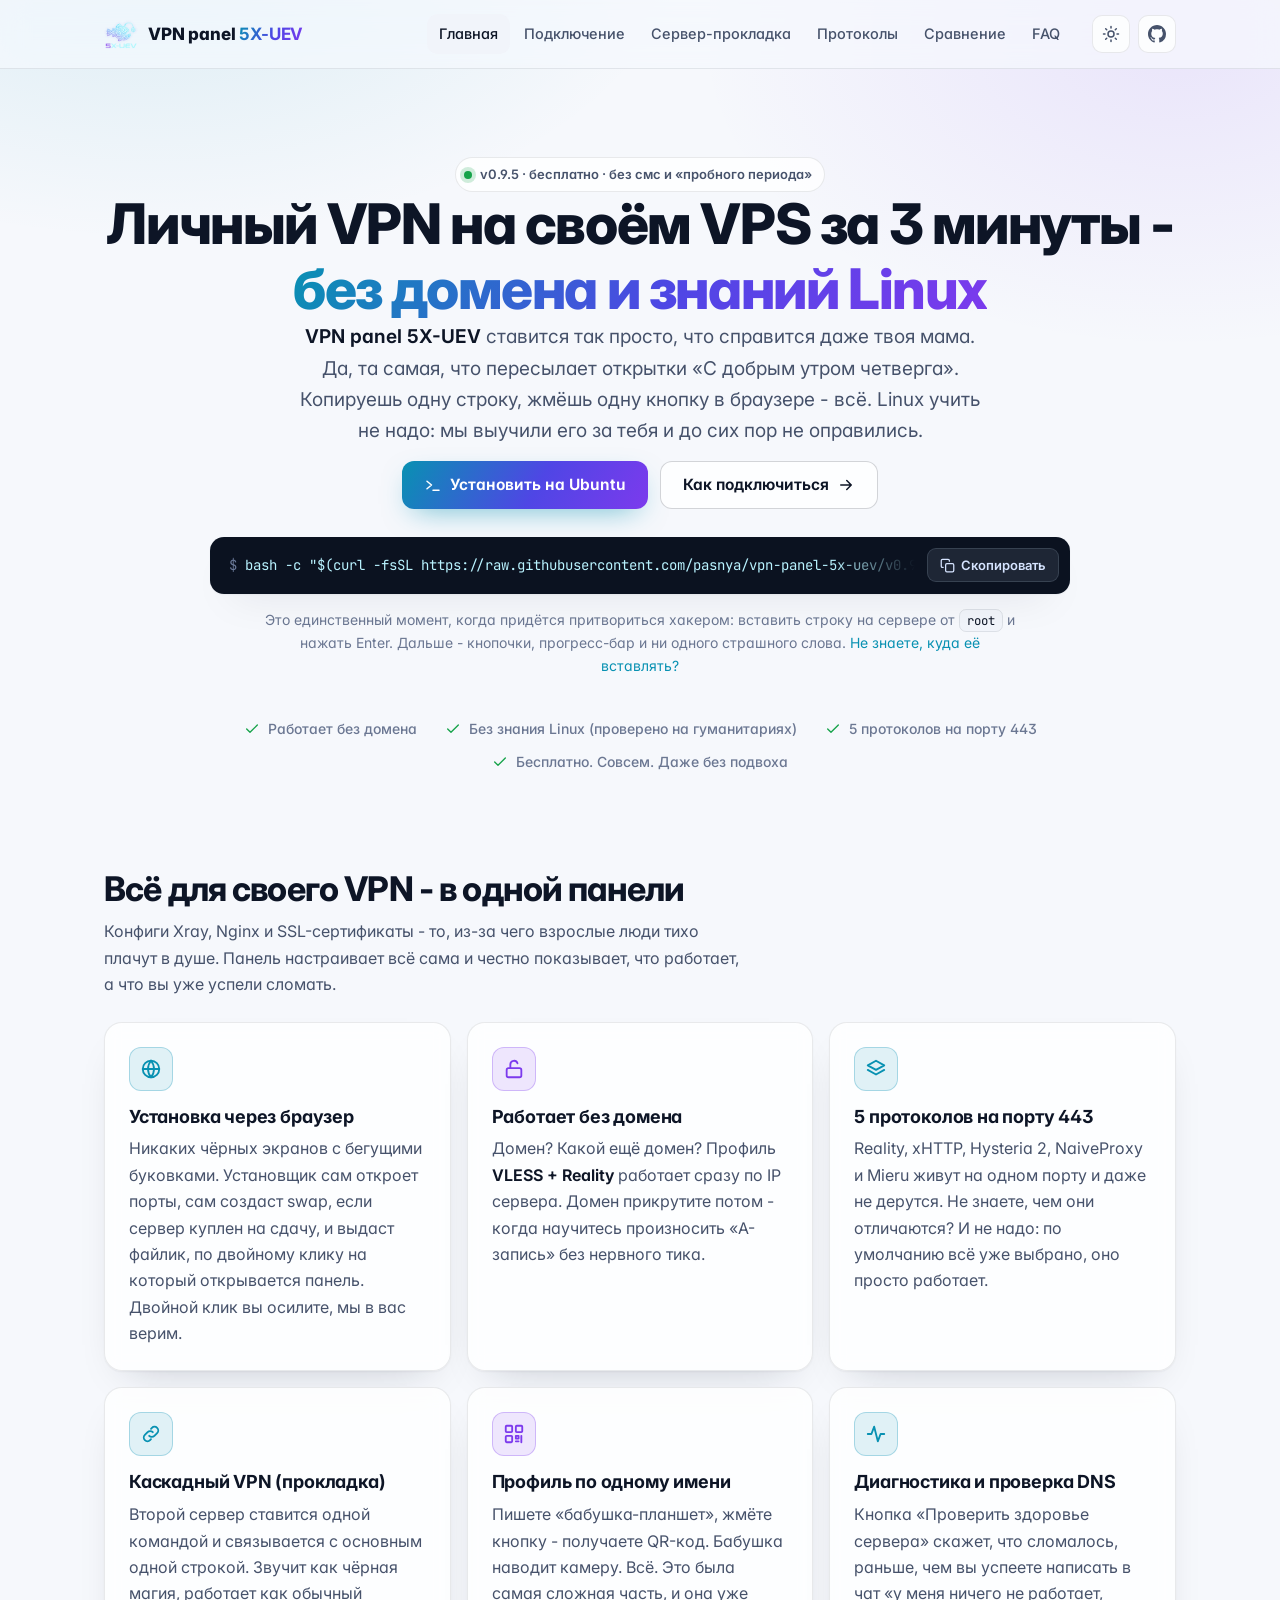
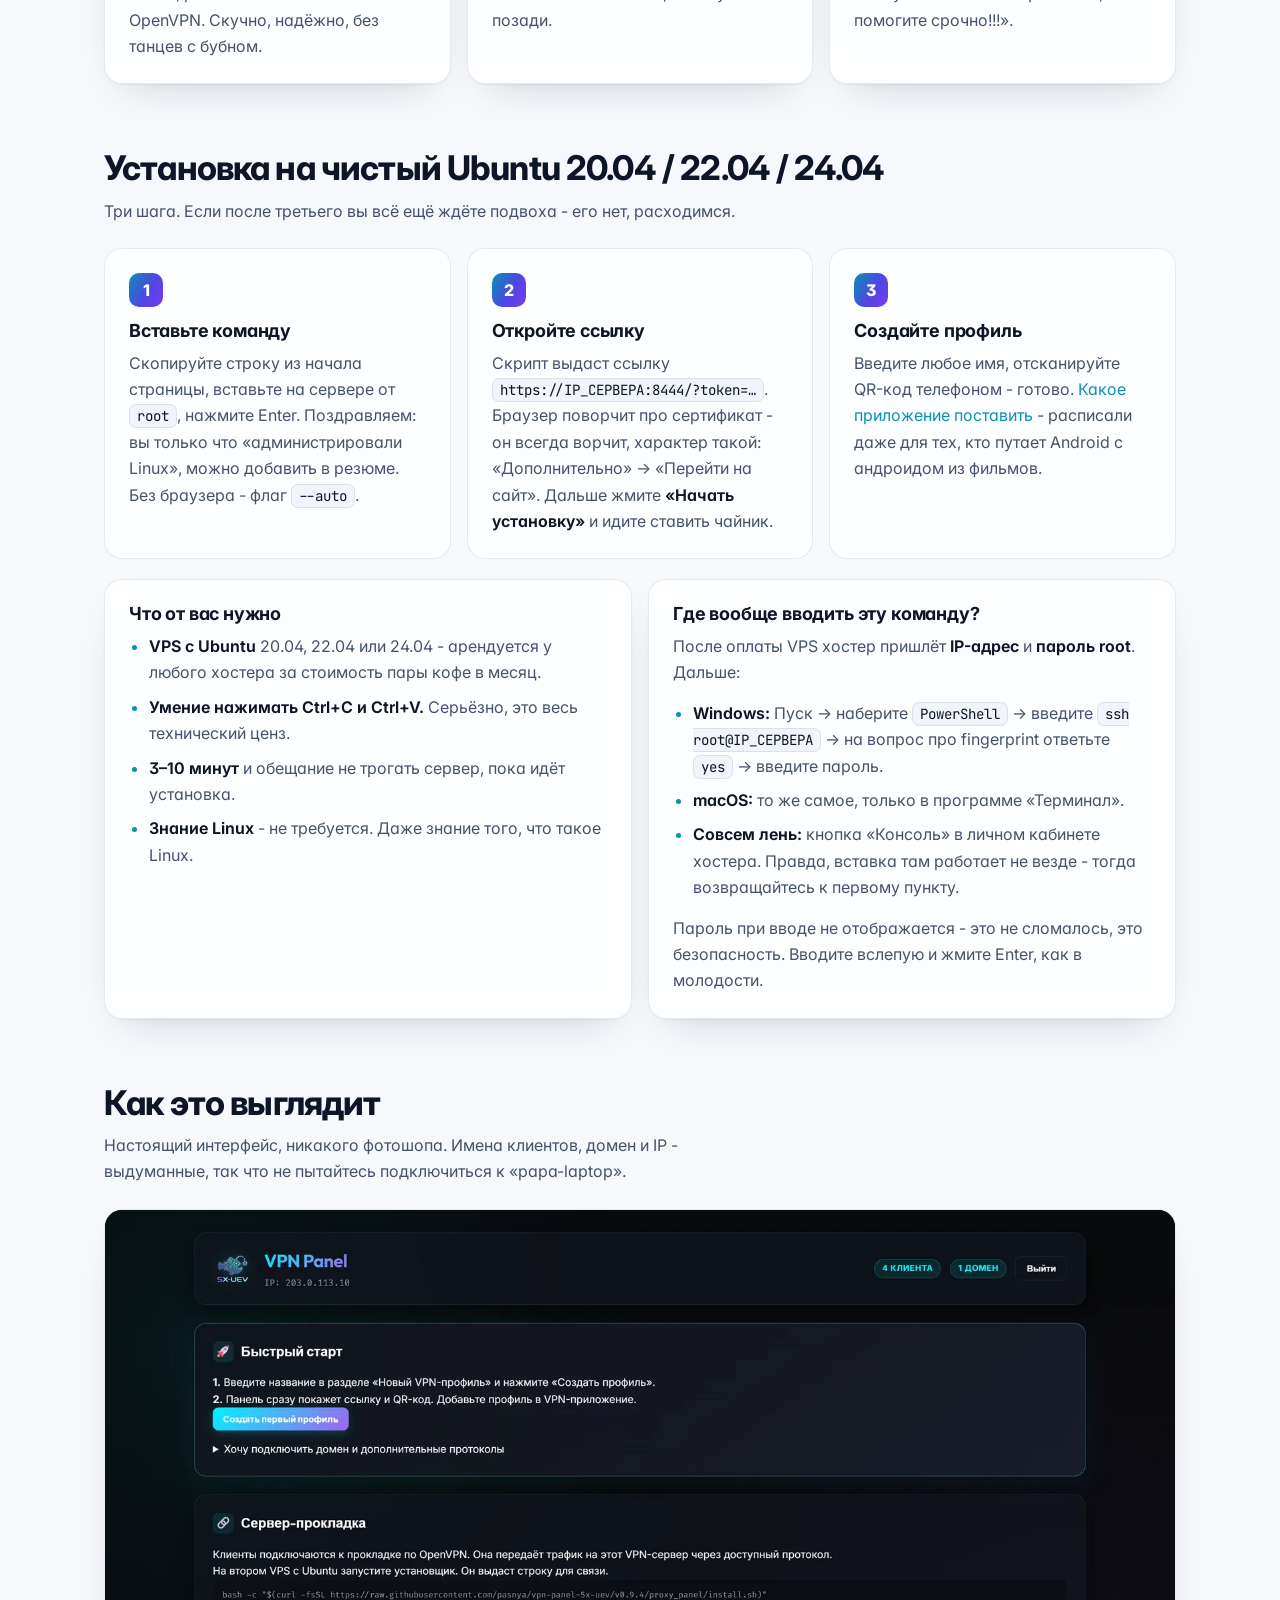
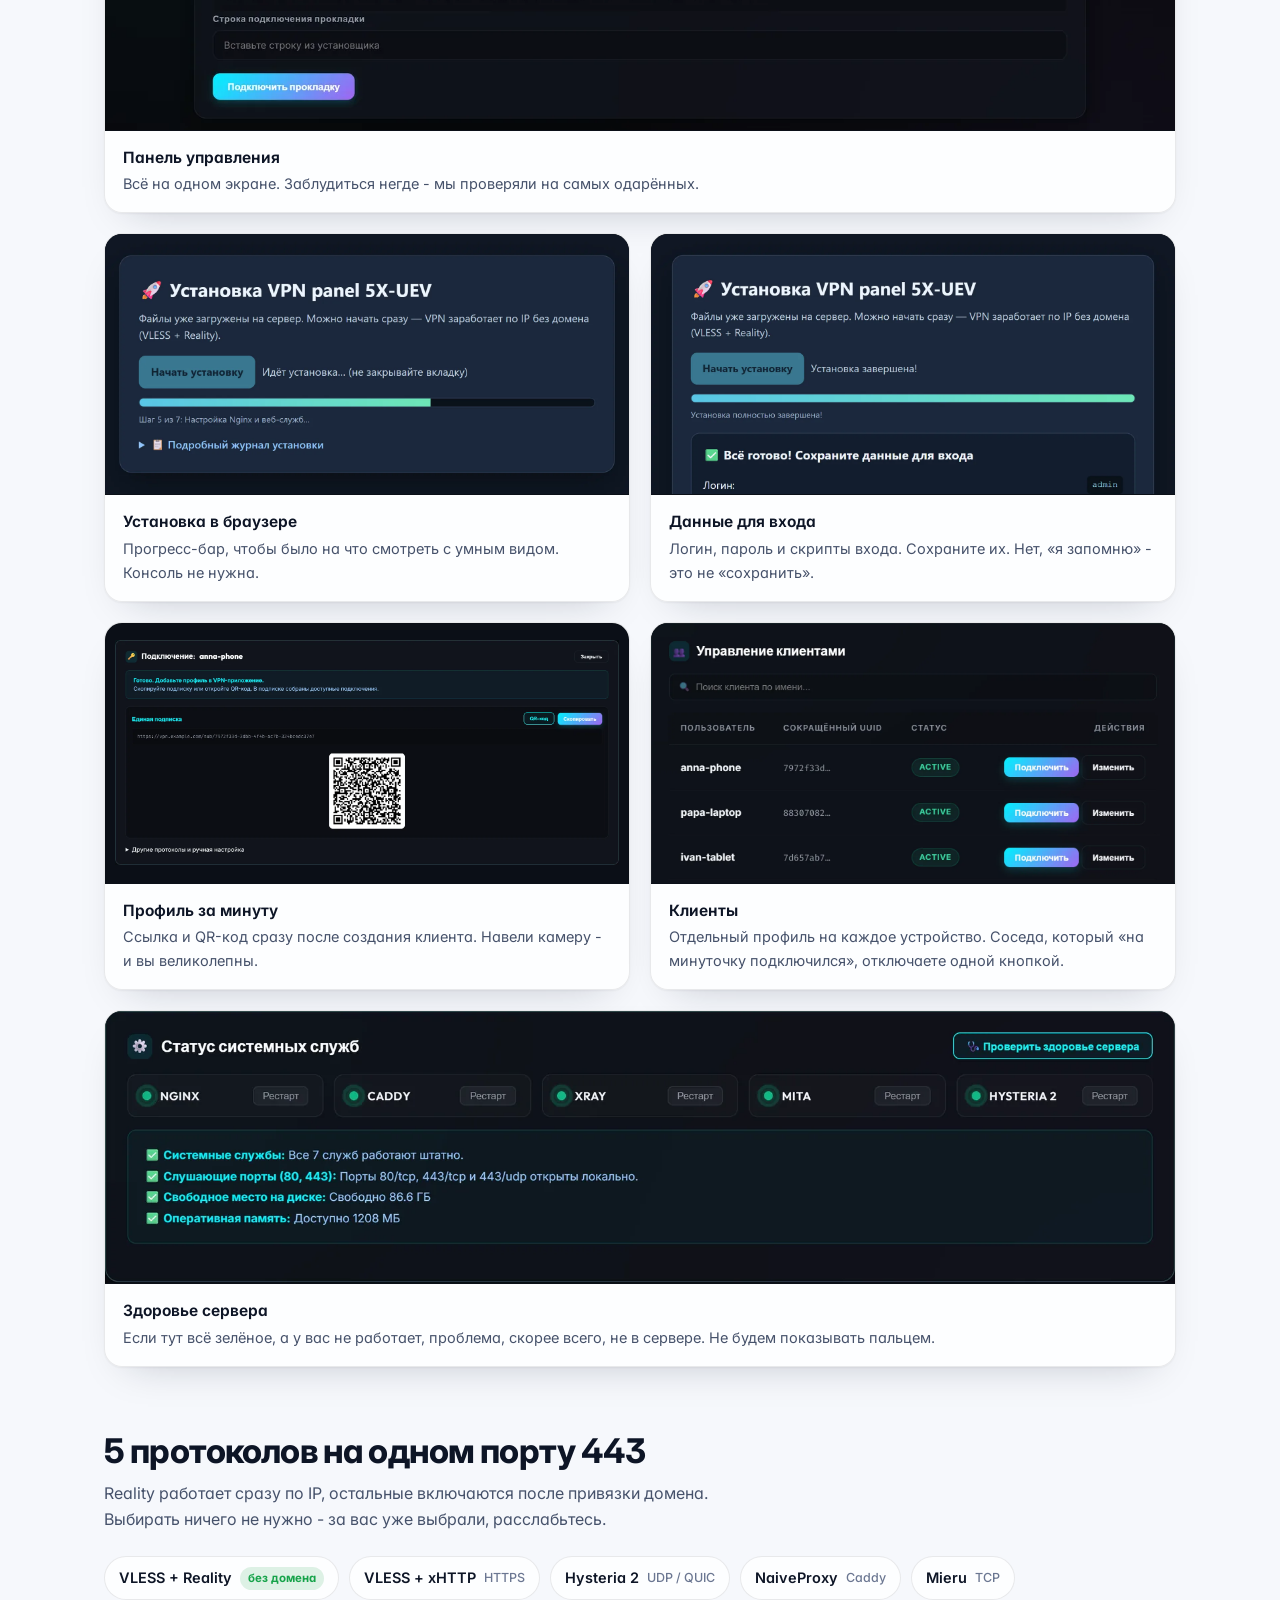
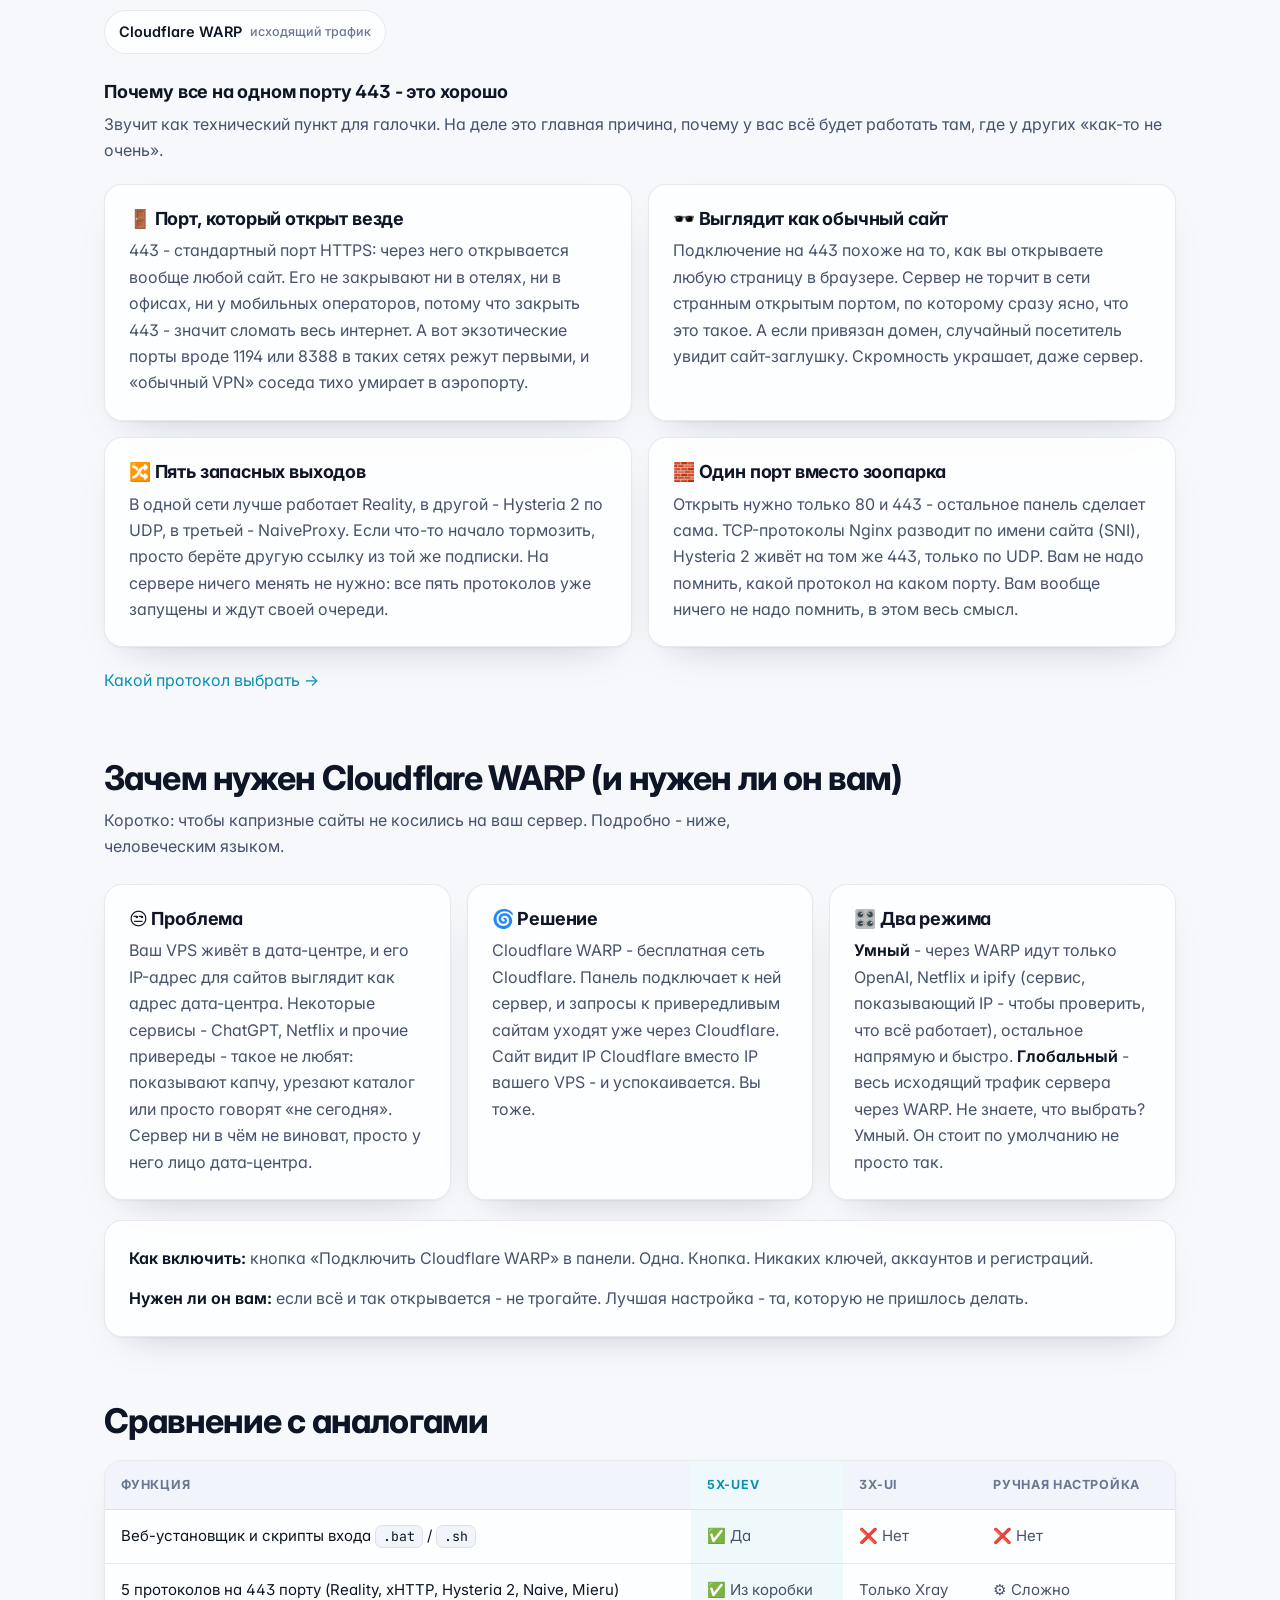
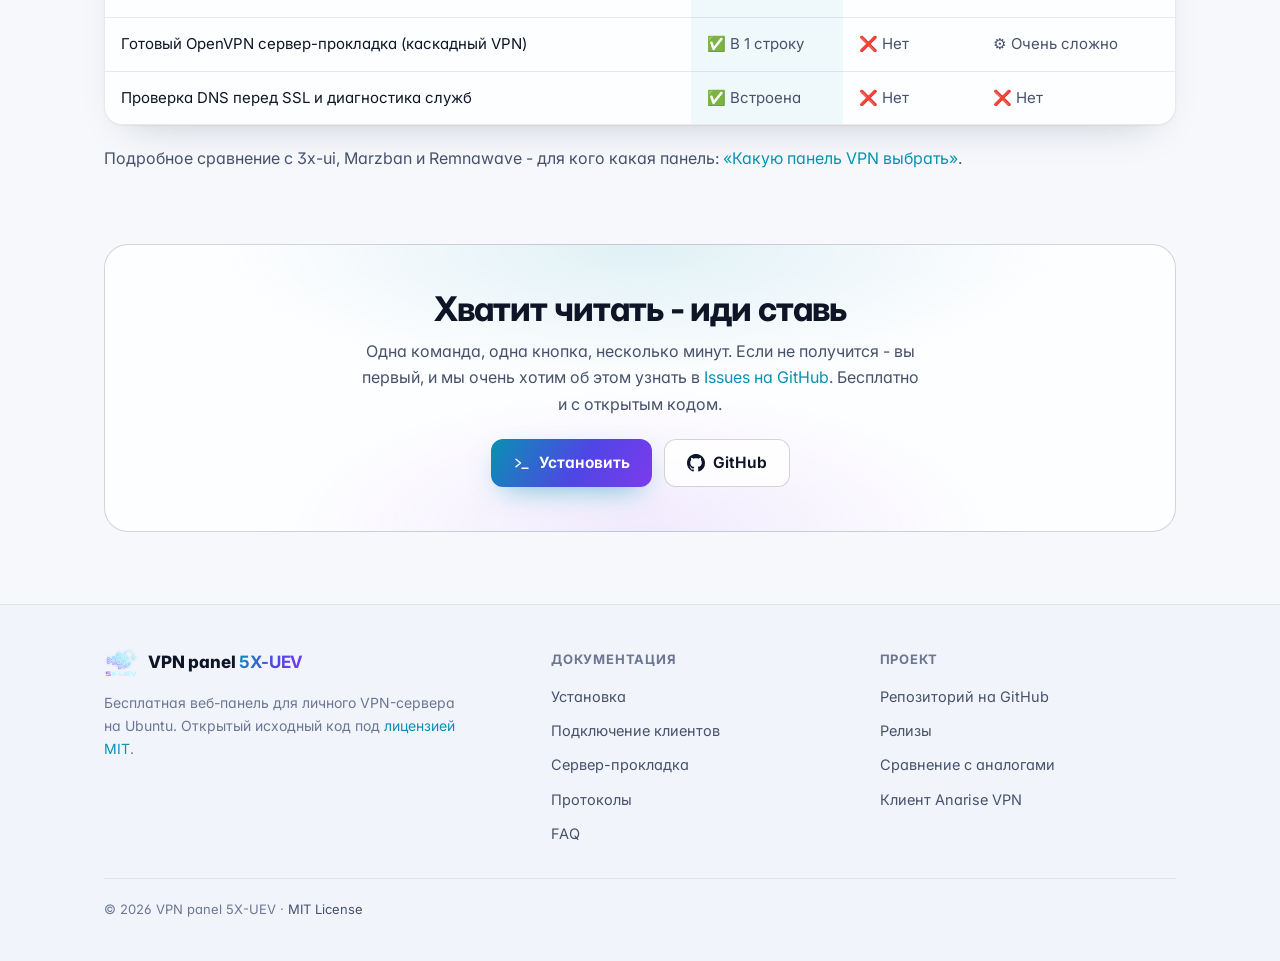
==== commit 1968cf73: "chore: bump version references to v0.9.5 v0.9.5 ships the panel mobile layout fix (tables no longer " ====
--- a/docs/index.html
+++ b/docs/index.html
@@ -64,14 +64,14 @@
 
 <main>
   <section class="hero-home wrap">
-    <span class="eyebrow"><span class="dot"></span>v0.9.4 · бесплатно · без смс и «пробного периода»</span>
+    <span class="eyebrow"><span class="dot"></span>v0.9.5 · бесплатно · без смс и «пробного периода»</span>
     <h1>Личный VPN на своём VPS за 3 минуты - <span class="grad">без домена и знаний Linux</span></h1>
     <p class="lead"><strong>VPN panel 5X-UEV</strong> ставится так просто, что справится даже твоя мама. Да, та самая, что пересылает открытки «С добрым утром четверга». Копируешь одну строку, жмёшь одну кнопку в браузере - всё. Linux учить не надо: мы выучили его за тебя и до сих пор не оправились.</p>
     <div class="actions">
       <a class="btn" href="#install"><svg viewBox="0 0 24 24" fill="none" stroke="currentColor" stroke-width="2" stroke-linecap="round" stroke-linejoin="round" aria-hidden="true"><path d="m4 17 6-5-6-5M12 19h8"/></svg>Установить на Ubuntu</a>
       <a class="btn btn-sec" href="clients.html">Как подключиться<svg viewBox="0 0 24 24" fill="none" stroke="currentColor" stroke-width="2" stroke-linecap="round" stroke-linejoin="round" aria-hidden="true"><path d="M5 12h14M13 6l6 6-6 6"/></svg></a>
     </div>
-    <div class="cmd" role="group" aria-label="Команда установки"><code>bash -c "$(curl -fsSL https://raw.githubusercontent.com/pasnya/vpn-panel-5x-uev/v0.9.4/install.sh)"</code></div>
+    <div class="cmd" role="group" aria-label="Команда установки"><code>bash -c "$(curl -fsSL https://raw.githubusercontent.com/pasnya/vpn-panel-5x-uev/v0.9.5/install.sh)"</code></div>
     <p class="cmd-note">Это единственный момент, когда придётся притвориться хакером: вставить строку на сервере от <code>root</code> и нажать Enter. Дальше - кнопочки, прогресс-бар и ни одного страшного слова. <a href="#where">Не знаете, куда её вставлять?</a></p>
     <ul class="facts">
       <li><svg viewBox="0 0 24 24" fill="none" stroke="currentColor" stroke-width="2" stroke-linecap="round" stroke-linejoin="round" aria-hidden="true"><path d="M20 6 9 17l-5-5"/></svg>Работает без домена</li>
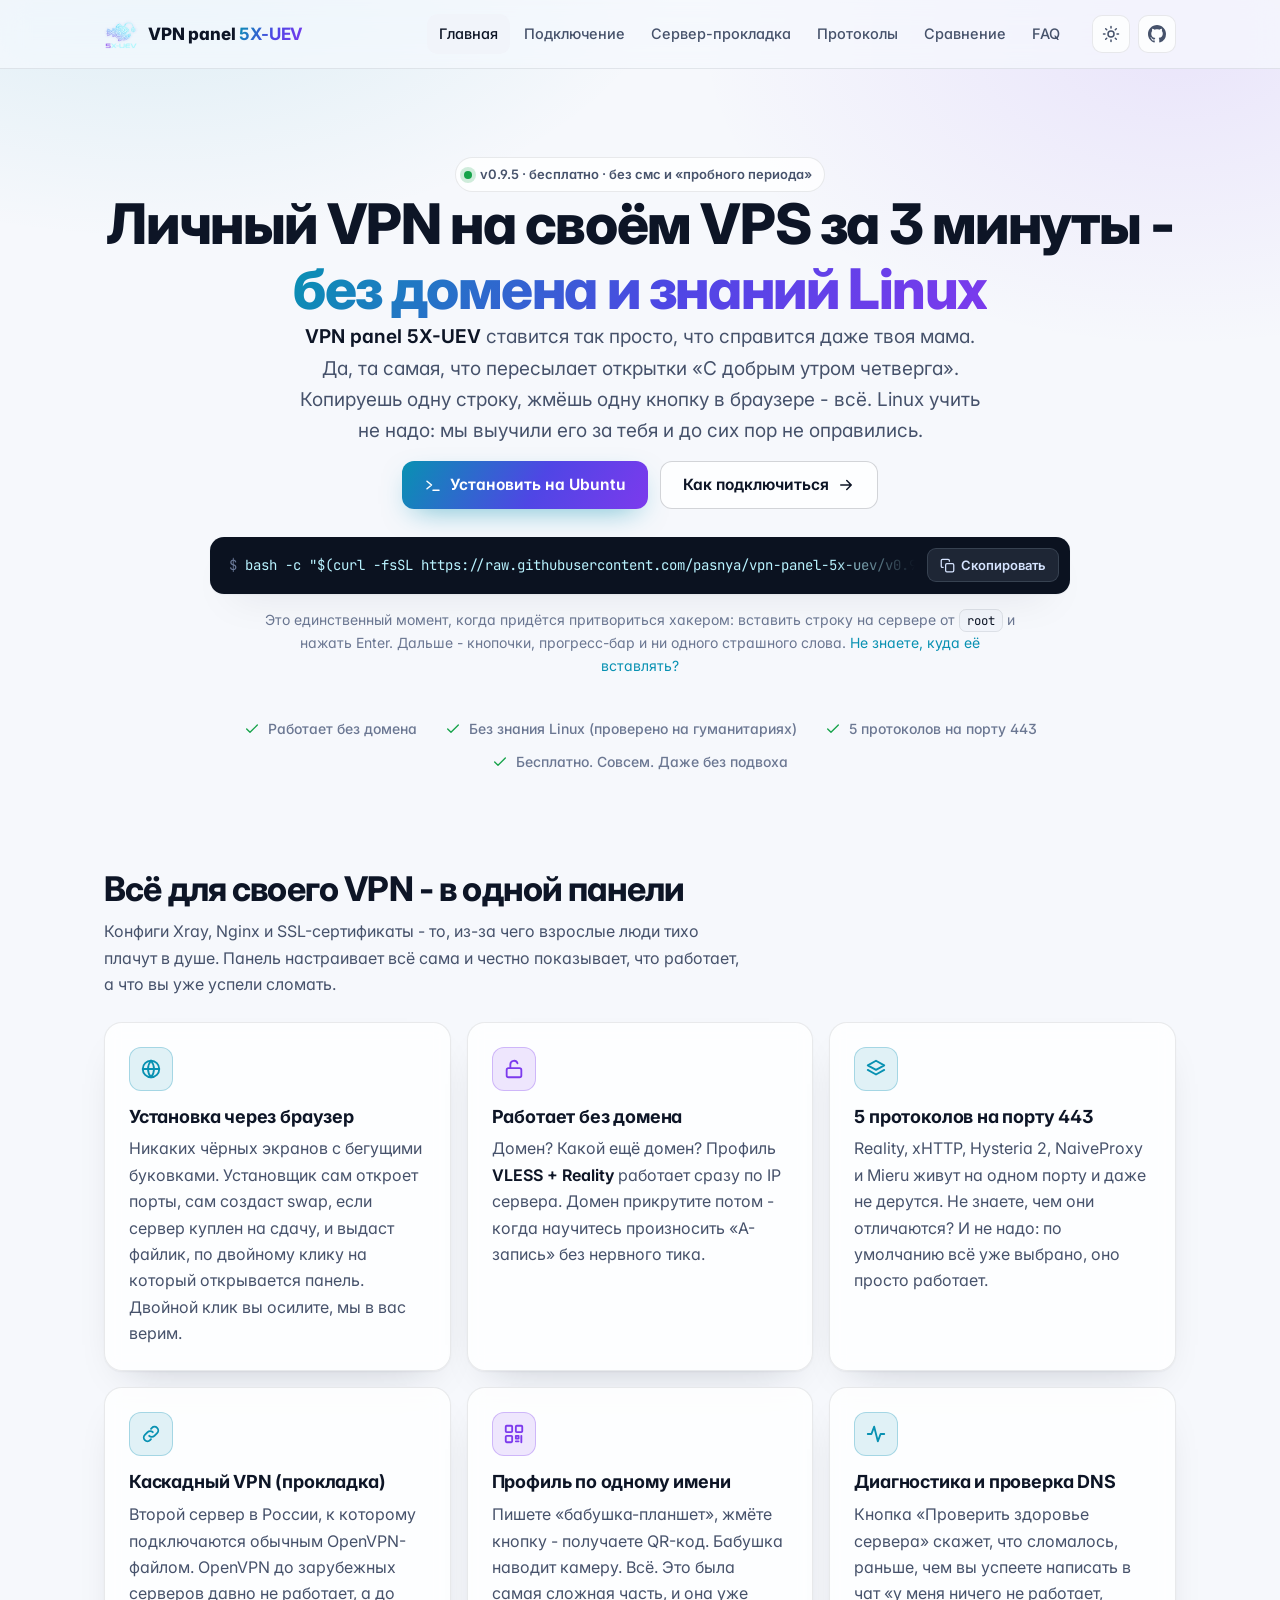
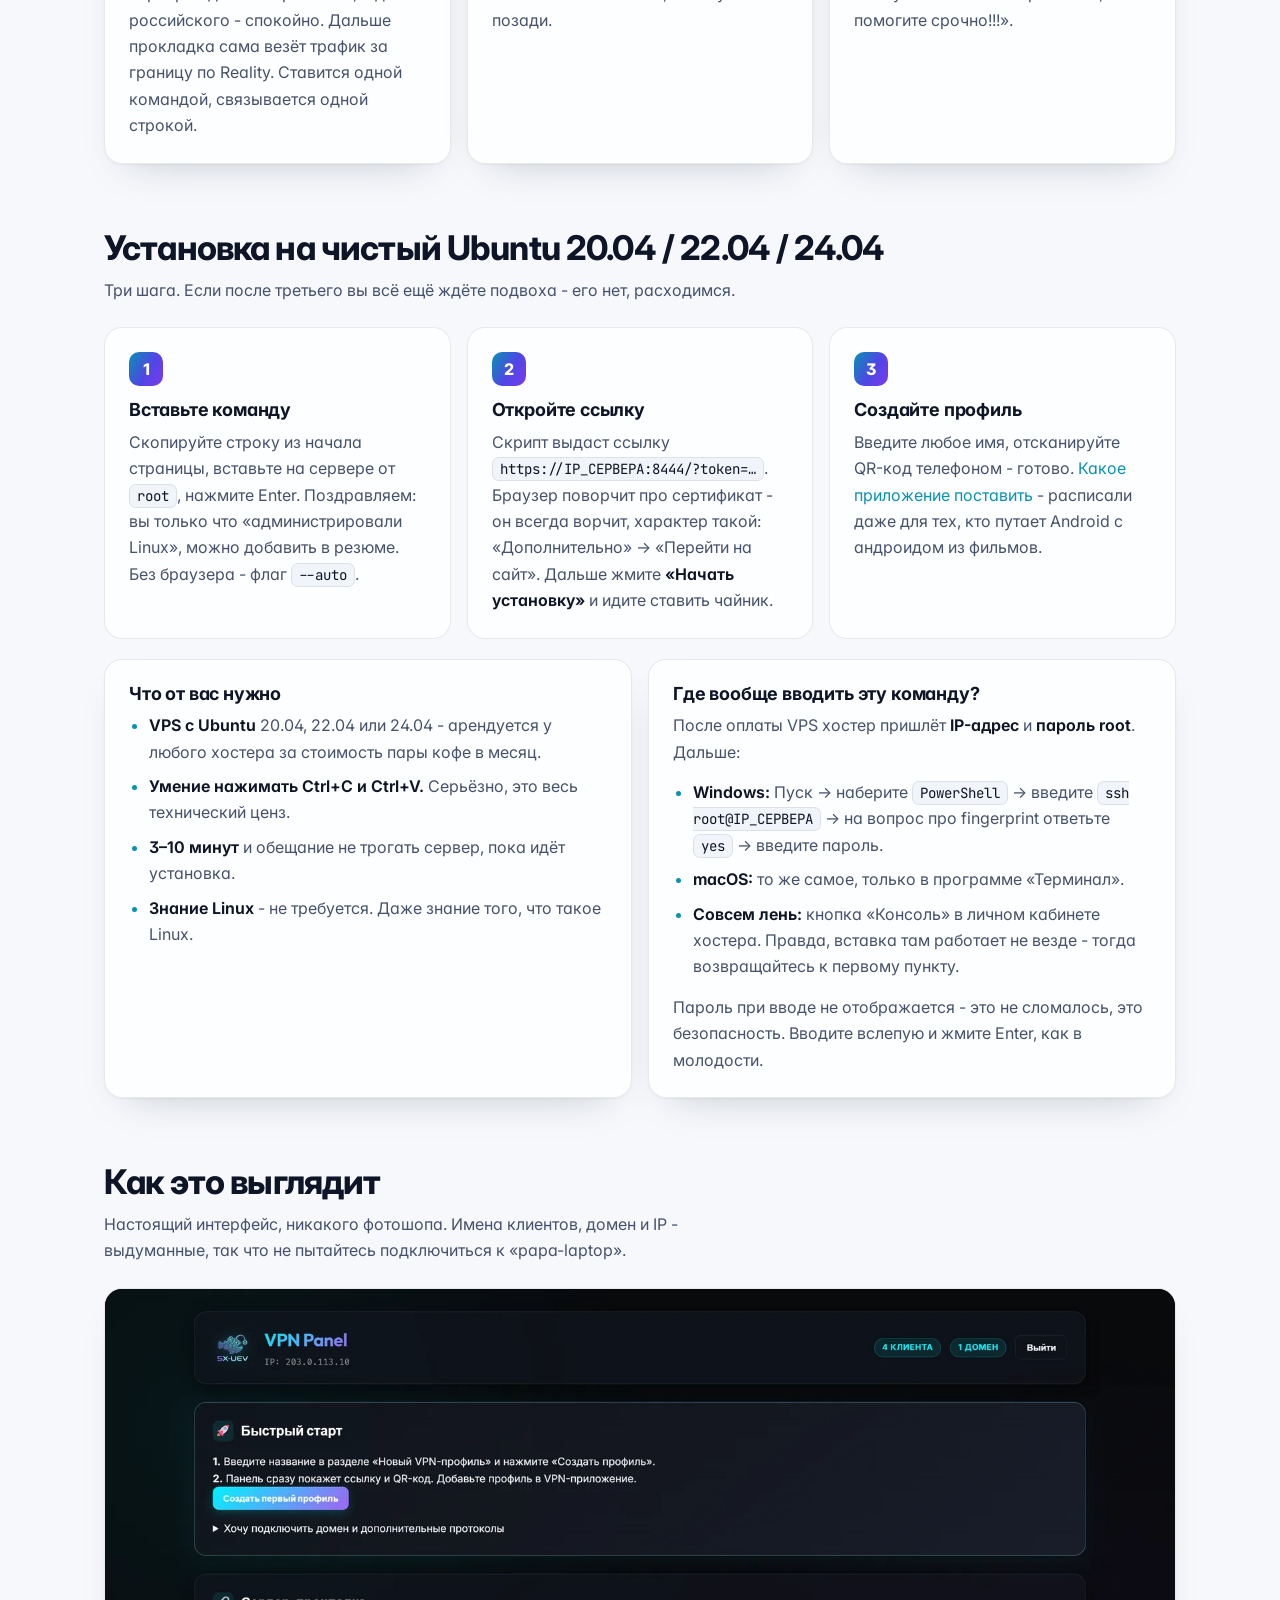
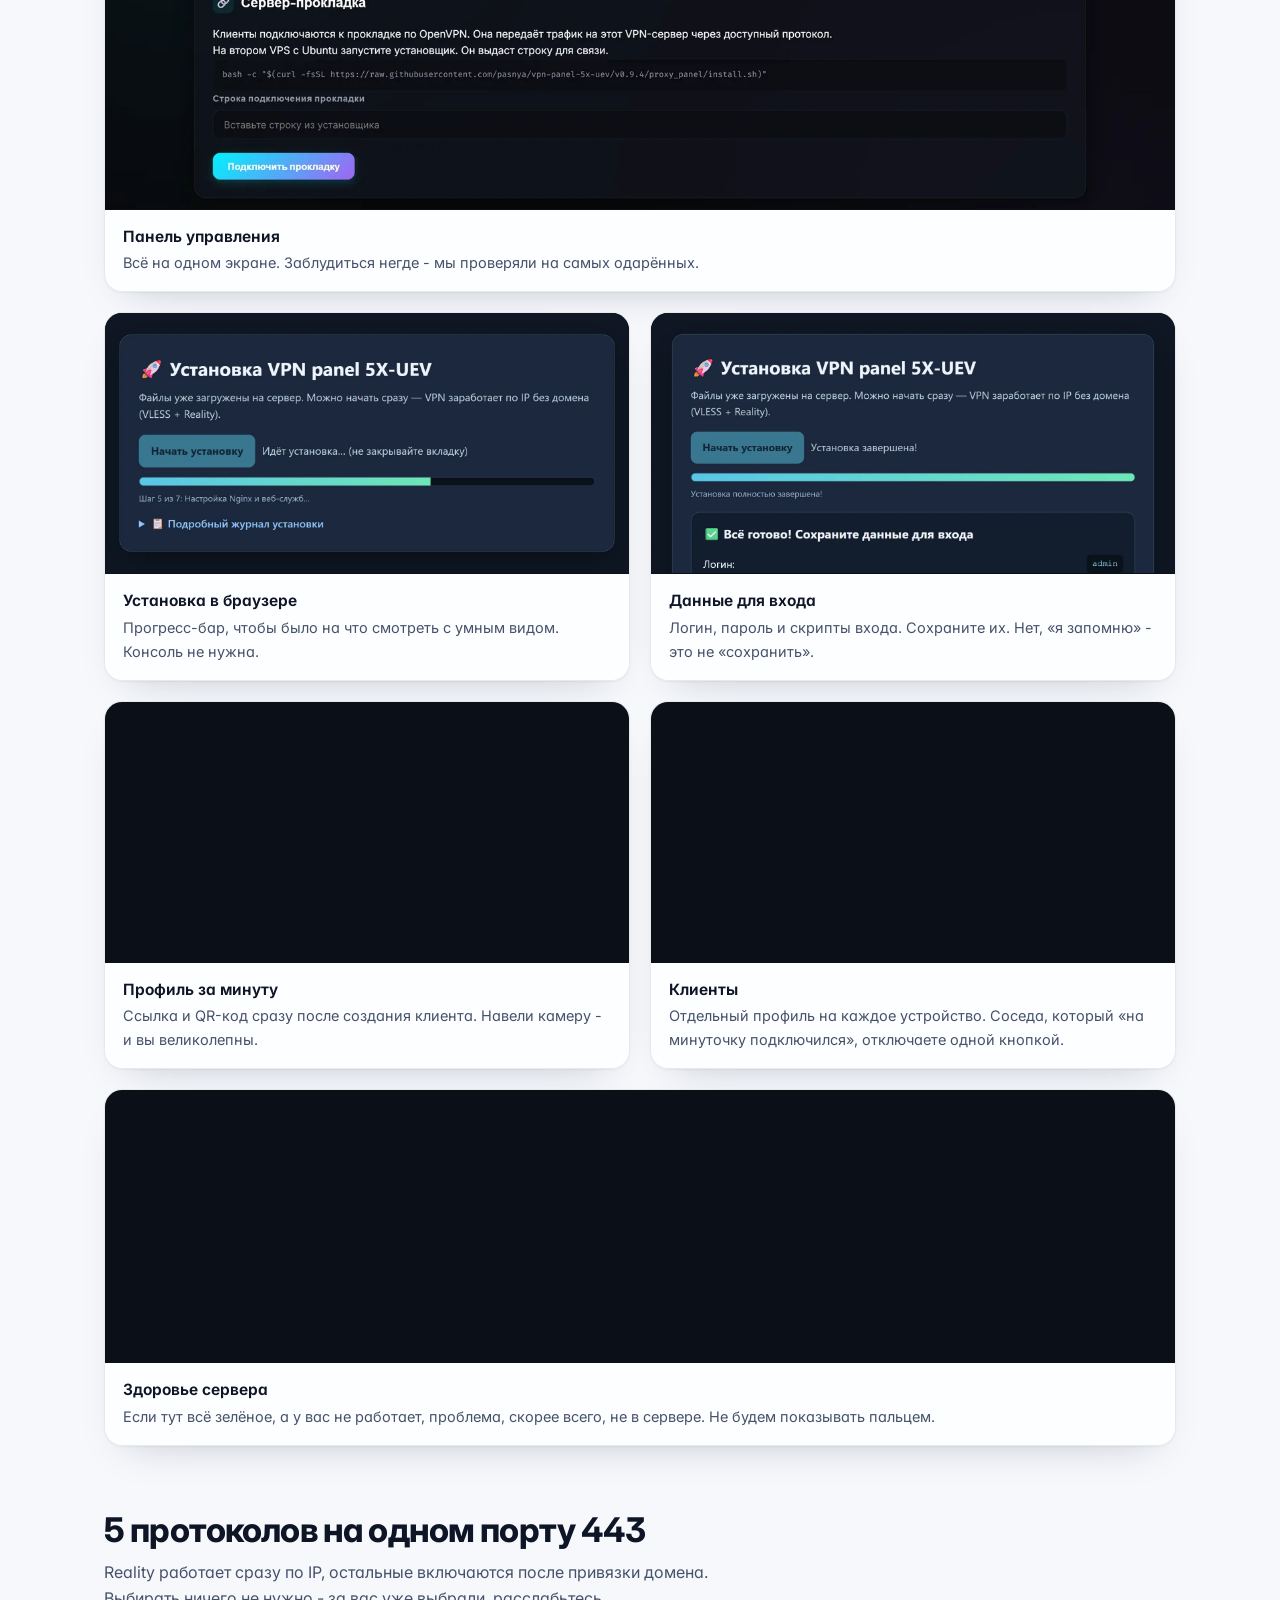
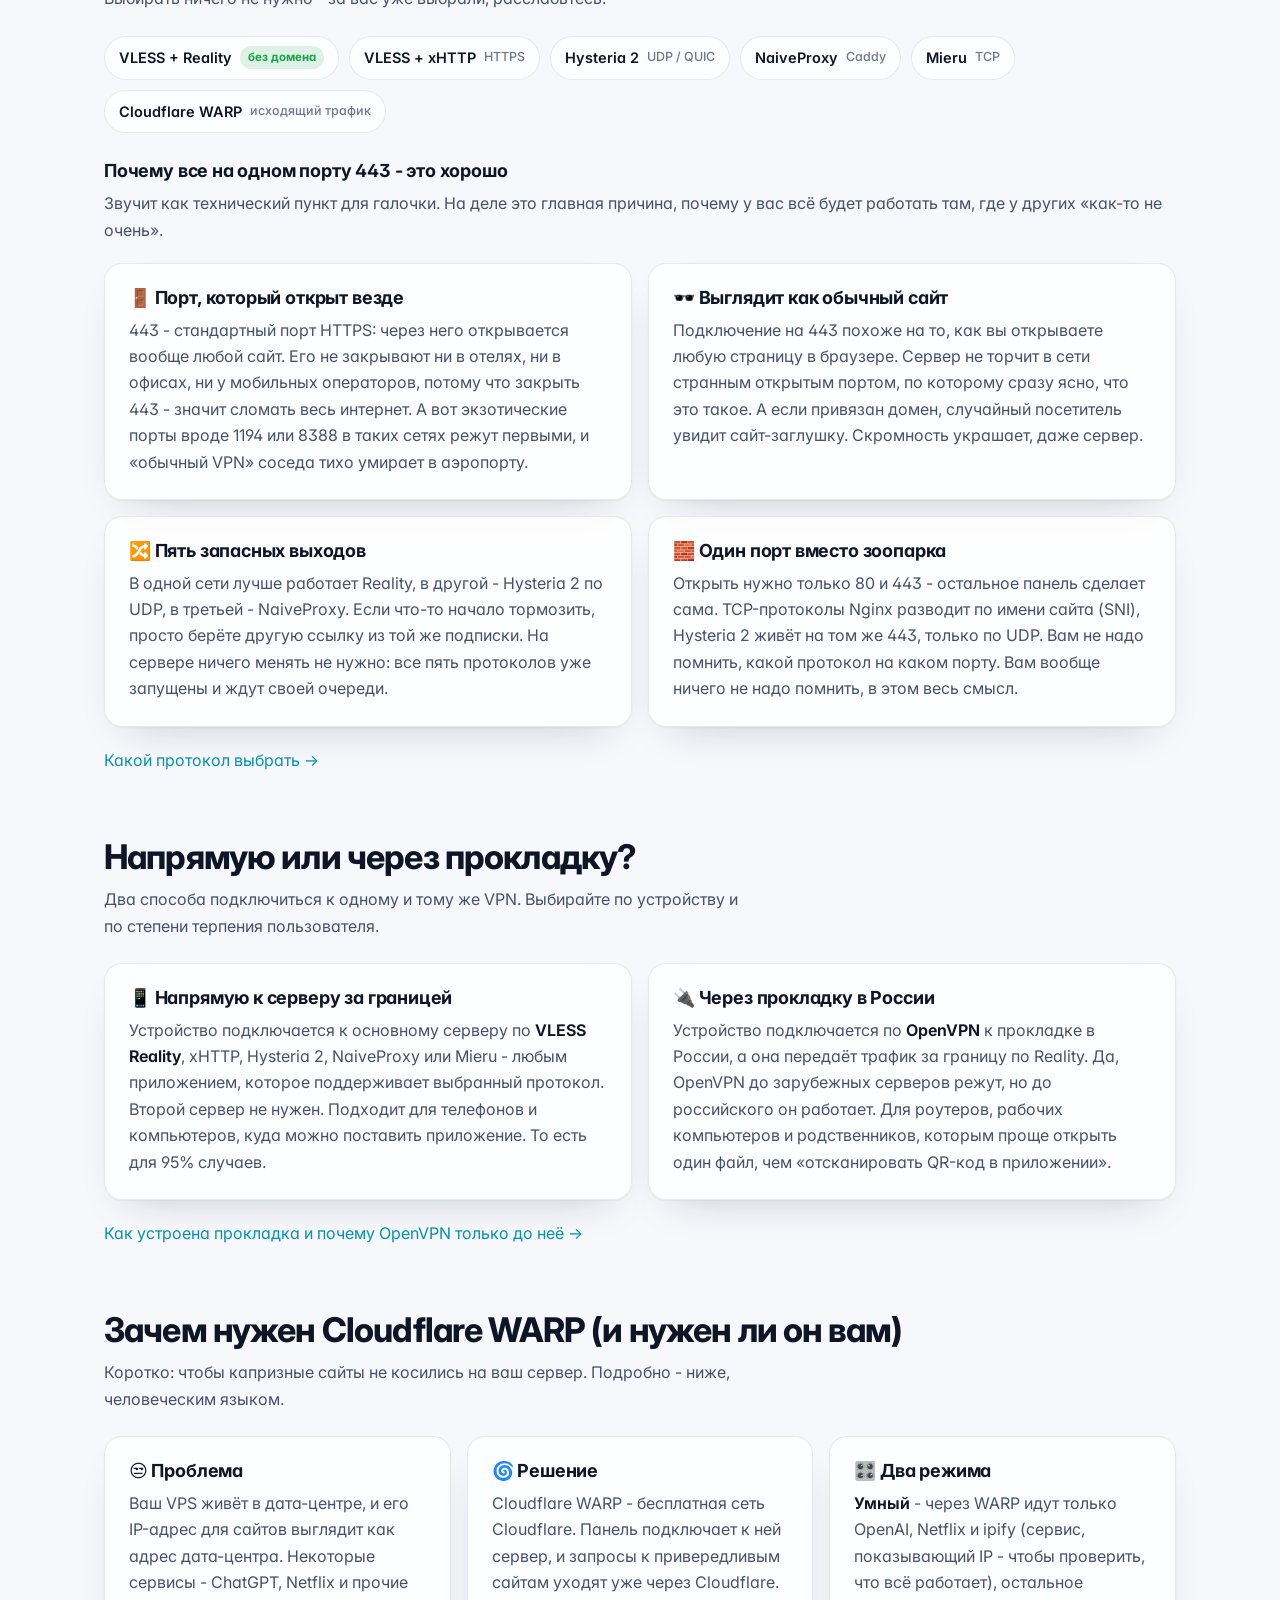
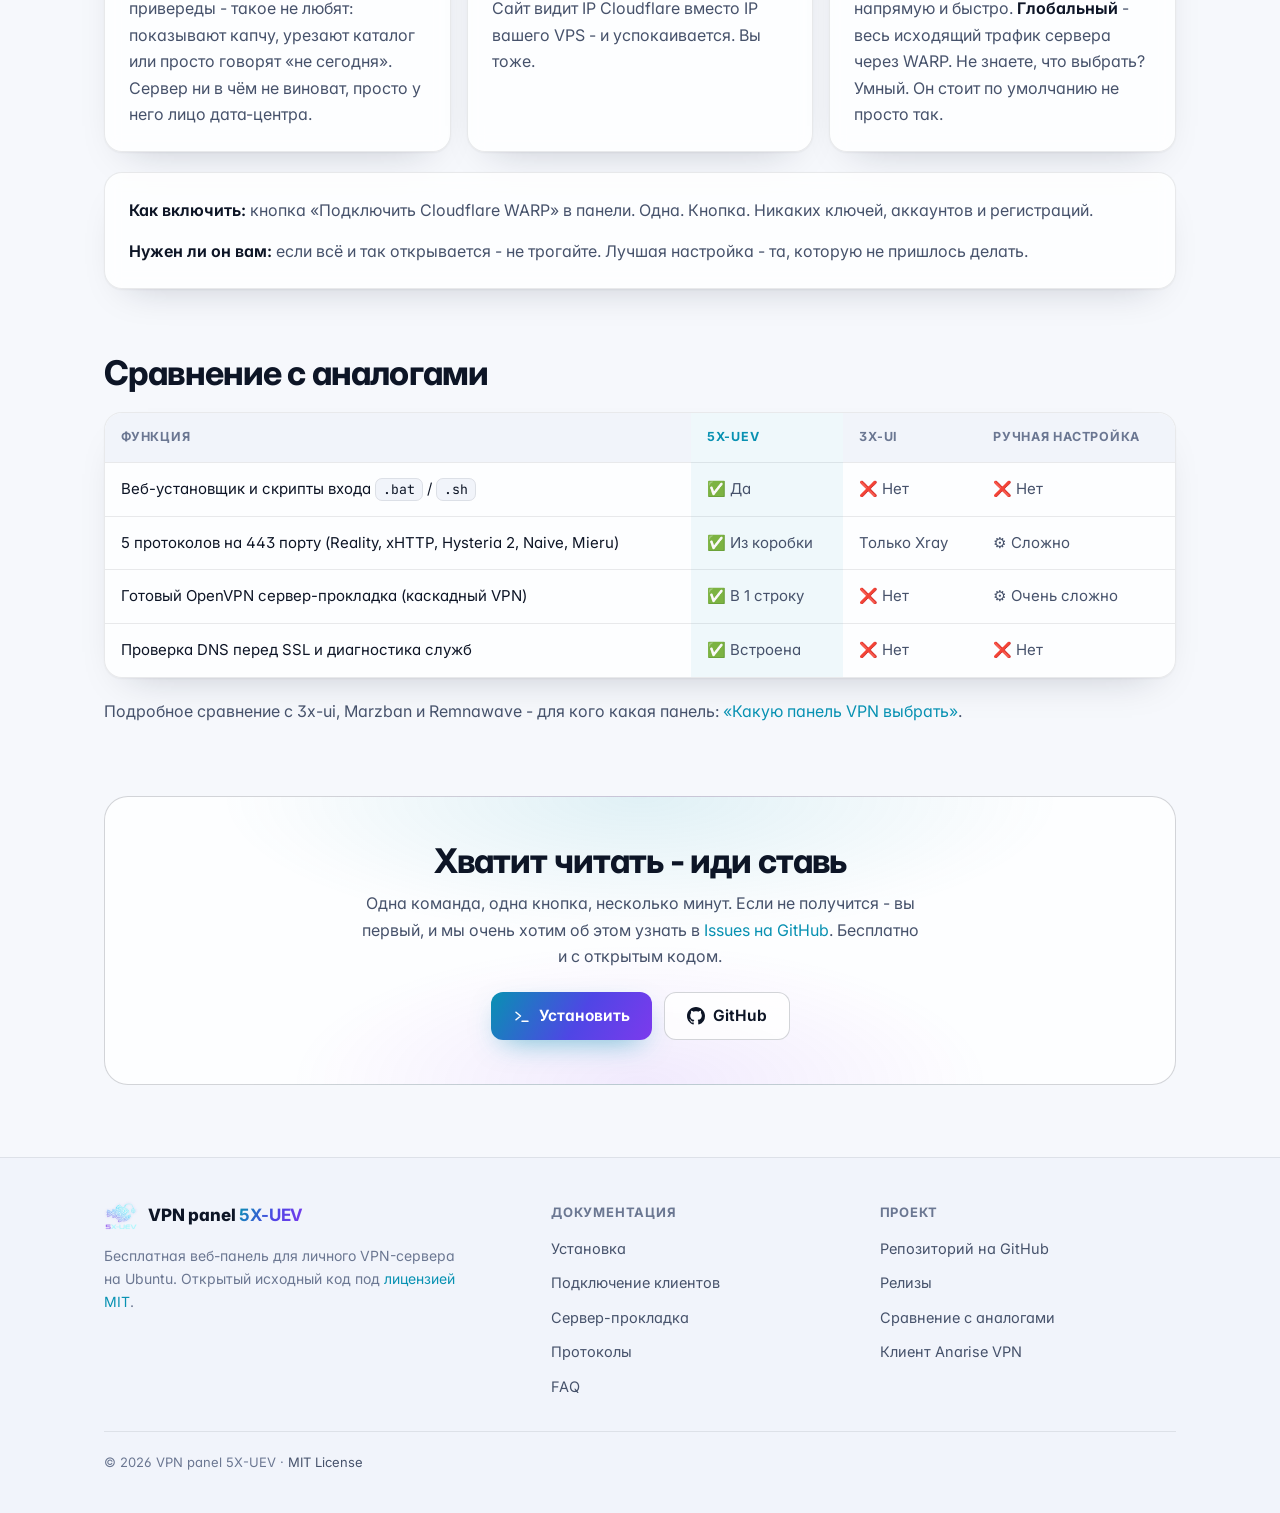
==== commit dd8cd7f6: "docs: explain OpenVPN, the Russian relay and the two ways to connect OpenVPN to foreign servers usua" ====
--- a/docs/index.html
+++ b/docs/index.html
@@ -104,7 +104,7 @@
         <div class="card feature">
           <div class="feature-icon"><svg viewBox="0 0 24 24" fill="none" stroke="currentColor" stroke-width="2" stroke-linecap="round" stroke-linejoin="round" aria-hidden="true"><path d="M10 14a4 4 0 0 0 5.7 0l3-3a4 4 0 0 0-5.7-5.7l-1 1"/><path d="M14 10a4 4 0 0 0-5.7 0l-3 3a4 4 0 0 0 5.7 5.7l1-1"/></svg></div>
           <h3>Каскадный VPN (прокладка)</h3>
-          <p>Второй сервер ставится одной командой и связывается с основным одной строкой. Звучит как чёрная магия, работает как обычный OpenVPN. Скучно, надёжно, без танцев с бубном.</p>
+          <p>Второй сервер в России, к которому подключаются обычным OpenVPN-файлом. OpenVPN до зарубежных серверов давно не работает, а до российского - спокойно. Дальше прокладка сама везёт трафик за границу по Reality. Ставится одной командой, связывается одной строкой.</p>
         </div>
         <div class="card feature">
           <div class="feature-icon"><svg viewBox="0 0 24 24" fill="none" stroke="currentColor" stroke-width="2" stroke-linecap="round" stroke-linejoin="round" aria-hidden="true"><rect x="3" y="3" width="7" height="7" rx="1"/><rect x="14" y="3" width="7" height="7" rx="1"/><rect x="3" y="14" width="7" height="7" rx="1"/><path d="M14 14h3v3h-3zM20 14v7M14 20h3"/></svg></div>
@@ -216,6 +216,22 @@
     </section>
 
     <section class="reveal">
+      <h2 id="two-ways">Напрямую или через прокладку?</h2>
+      <p class="section-sub">Два способа подключиться к одному и тому же VPN. Выбирайте по устройству и по степени терпения пользователя.</p>
+      <div class="grid grid-2">
+        <div class="card">
+          <h3>📱 Напрямую к серверу за границей</h3>
+          <p>Устройство подключается к основному серверу по <strong>VLESS Reality</strong>, xHTTP, Hysteria 2, NaiveProxy или Mieru - любым приложением, которое поддерживает выбранный протокол. Второй сервер не нужен. Подходит для телефонов и компьютеров, куда можно поставить приложение. То есть для 95% случаев.</p>
+        </div>
+        <div class="card">
+          <h3>🔌 Через прокладку в России</h3>
+          <p>Устройство подключается по <strong>OpenVPN</strong> к прокладке в России, а она передаёт трафик за границу по Reality. Да, OpenVPN до зарубежных серверов режут, но до российского он работает. Для роутеров, рабочих компьютеров и родственников, которым проще открыть один файл, чем «отсканировать QR-код в приложении».</p>
+        </div>
+      </div>
+      <p><a href="cascade-relay.html">Как устроена прокладка и почему OpenVPN только до неё →</a></p>
+    </section>
+
+    <section class="reveal">
       <h2 id="warp">Зачем нужен Cloudflare WARP (и нужен ли он вам)</h2>
       <p class="section-sub">Коротко: чтобы капризные сайты не косились на ваш сервер. Подробно - ниже, человеческим языком.</p>
       <div class="grid grid-3">
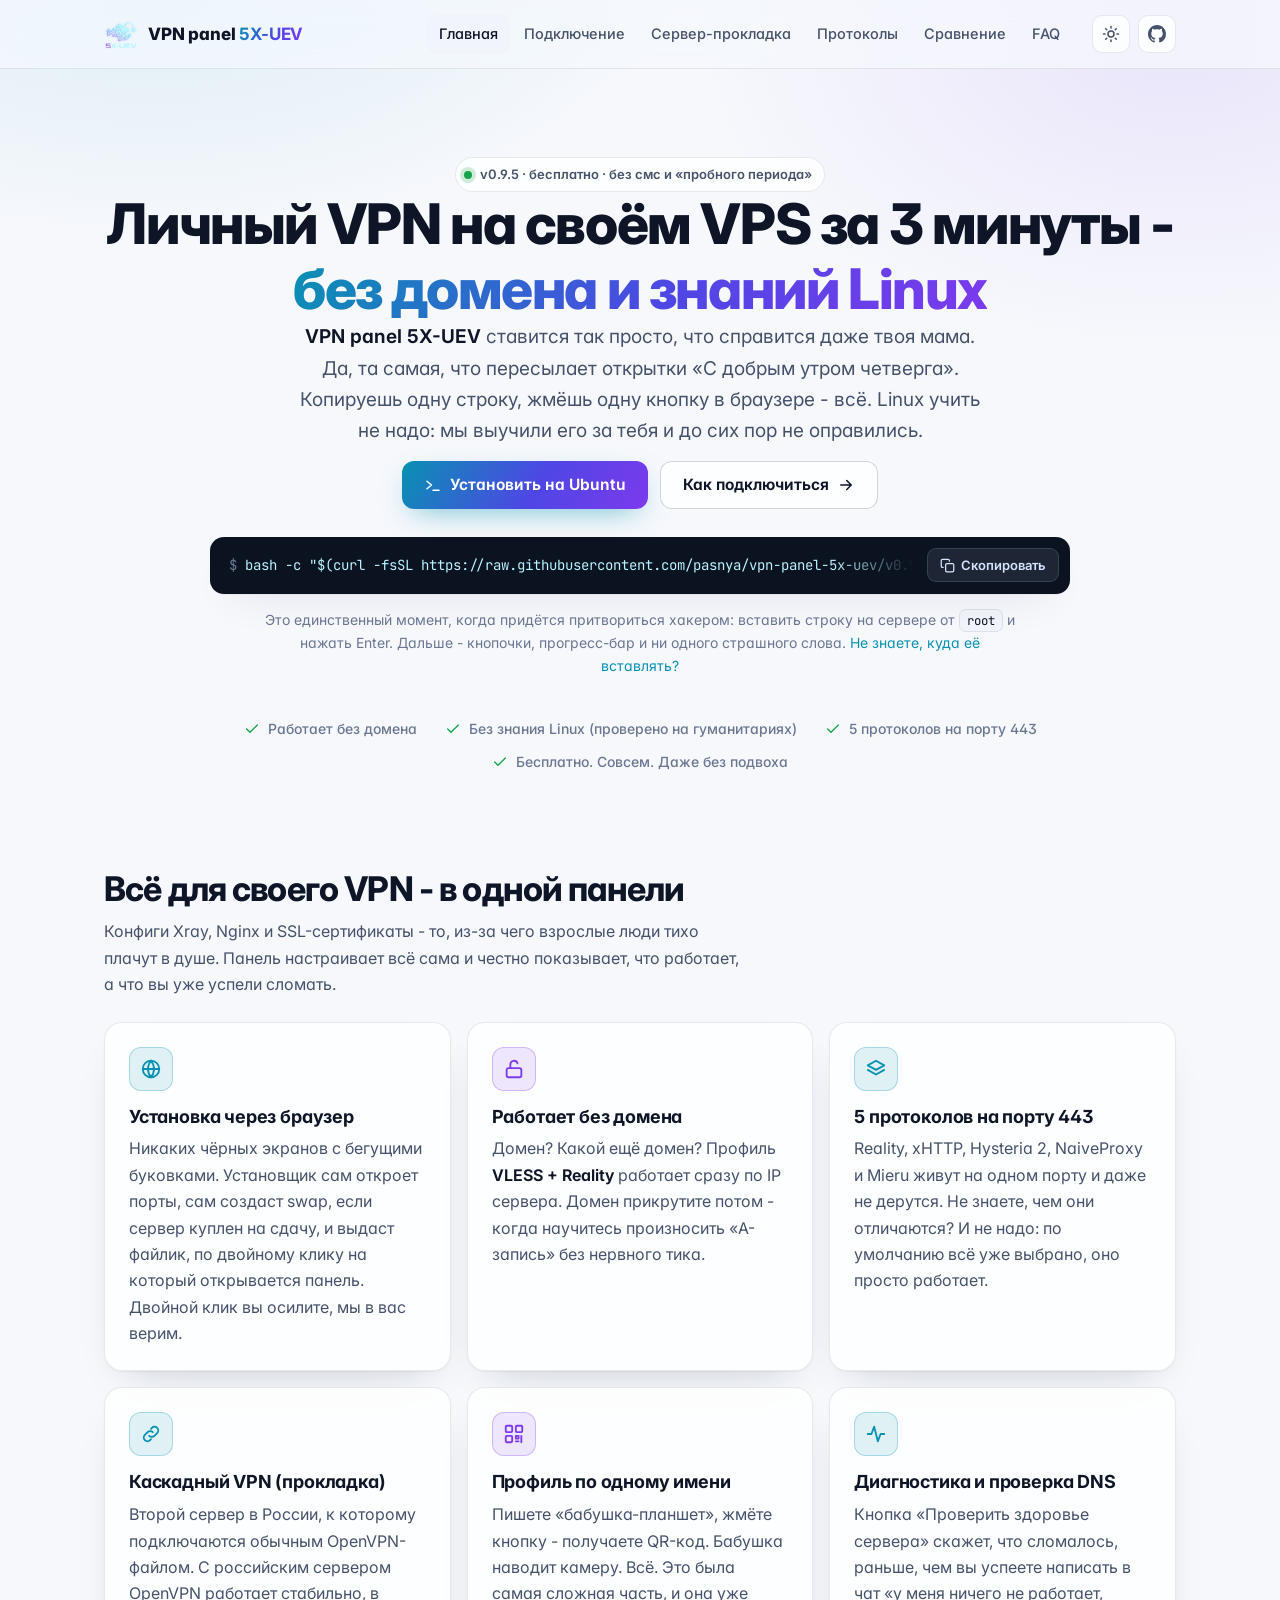
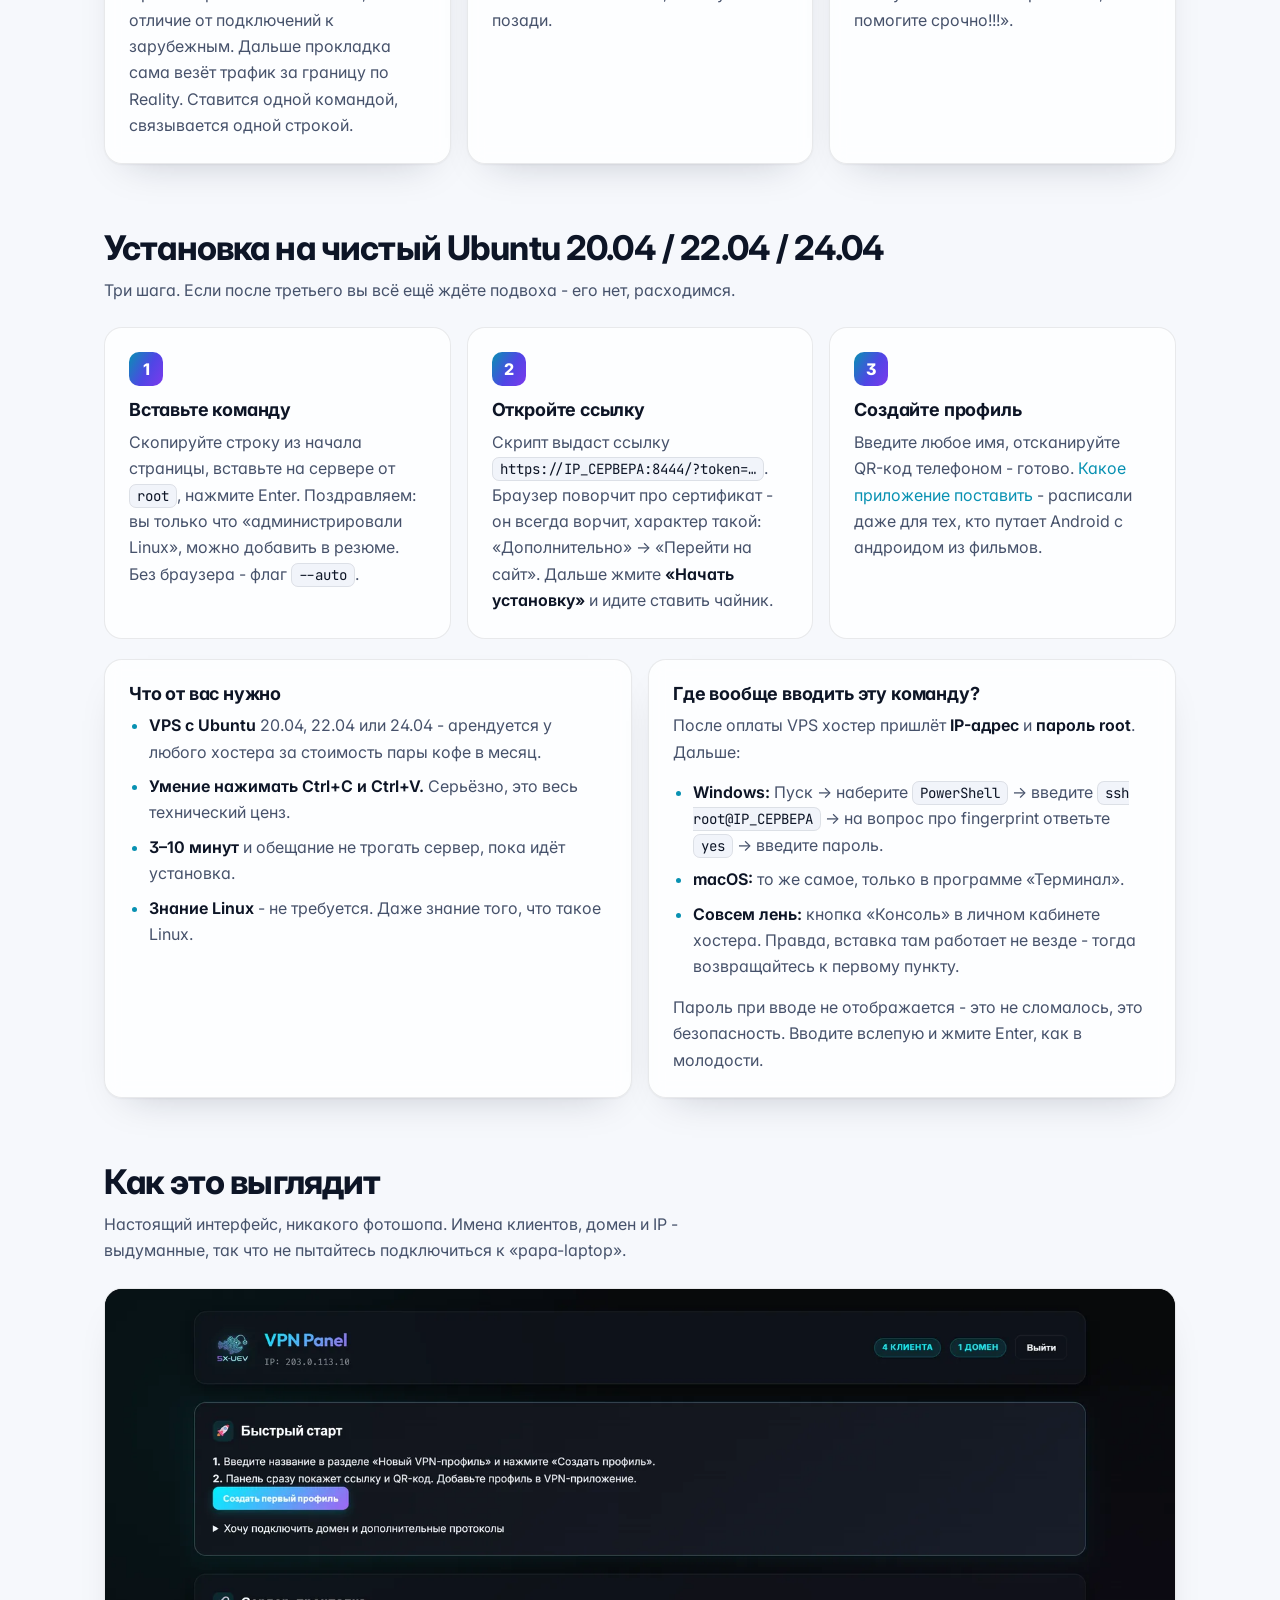
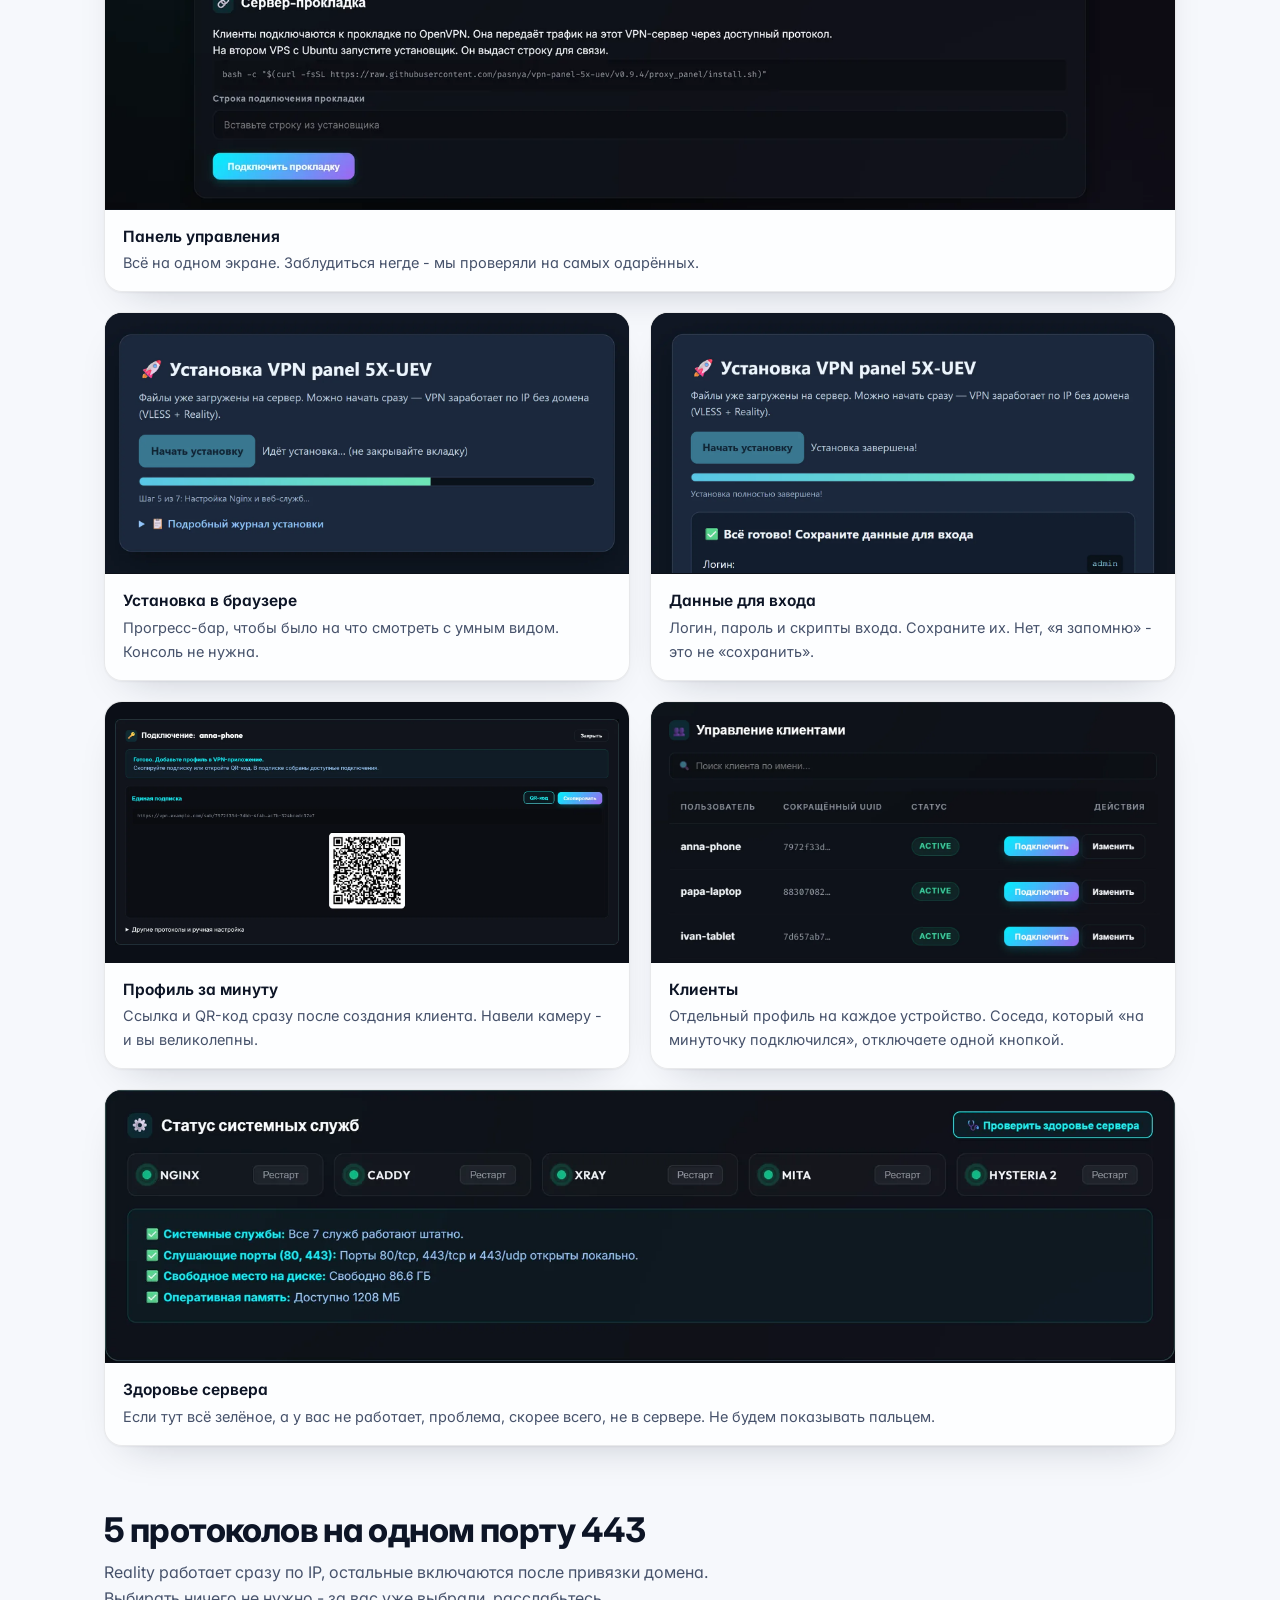
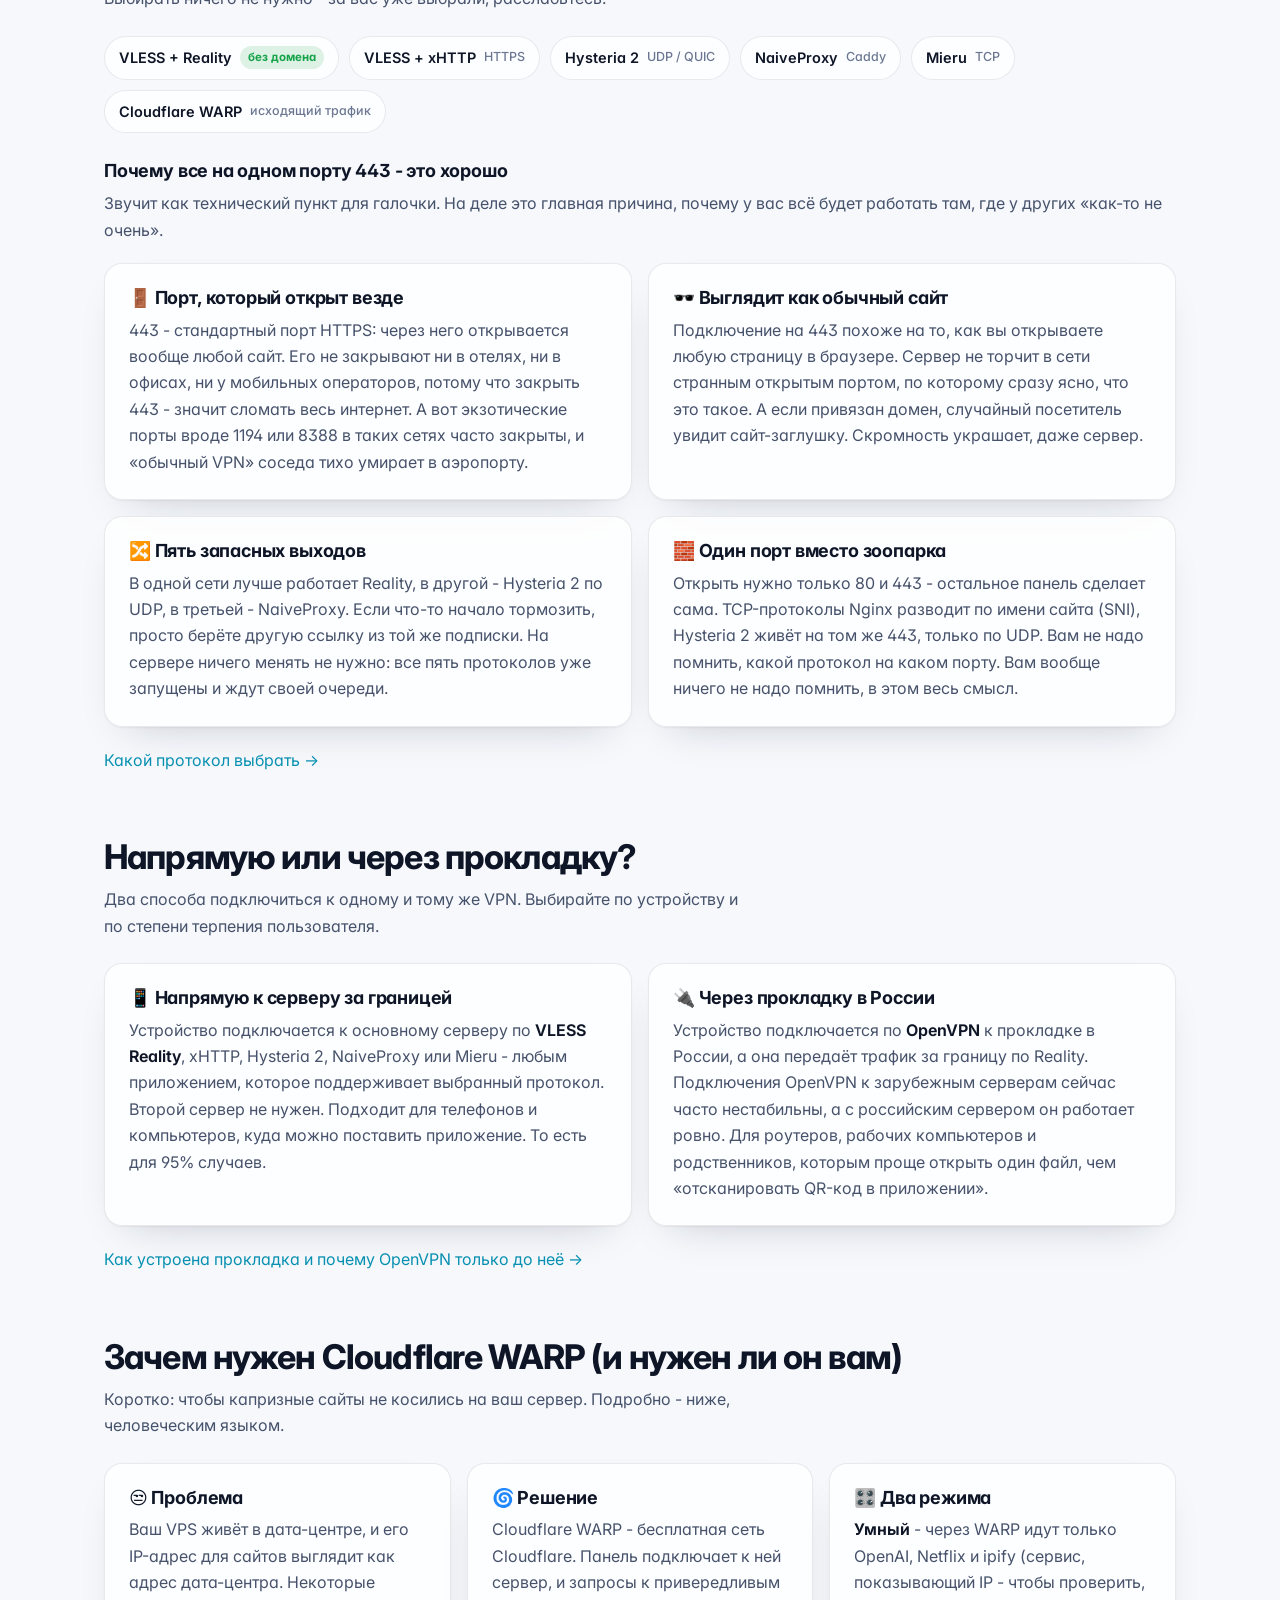
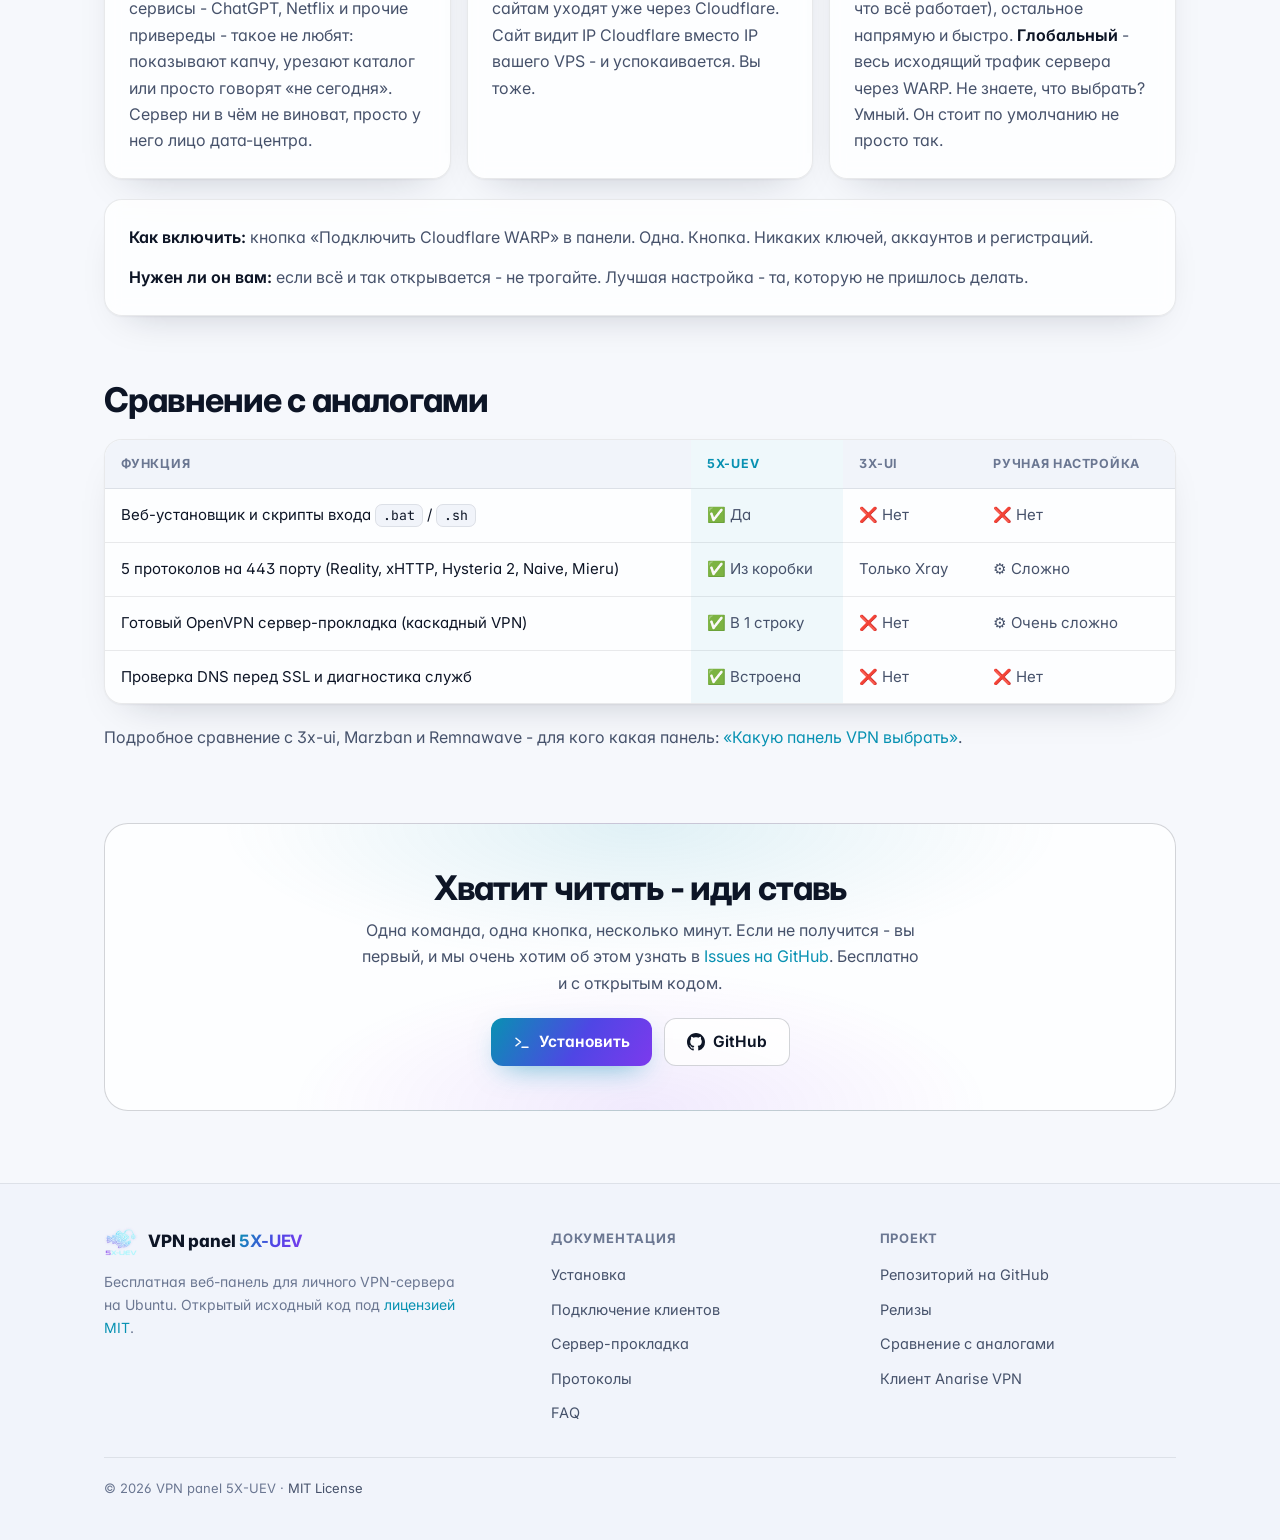
==== commit 47c62b52: "docs: softer wording for the OpenVPN explanation Keep the full explanation (why the relay sits in Ru" ====
--- a/docs/index.html
+++ b/docs/index.html
@@ -104,7 +104,7 @@
         <div class="card feature">
           <div class="feature-icon"><svg viewBox="0 0 24 24" fill="none" stroke="currentColor" stroke-width="2" stroke-linecap="round" stroke-linejoin="round" aria-hidden="true"><path d="M10 14a4 4 0 0 0 5.7 0l3-3a4 4 0 0 0-5.7-5.7l-1 1"/><path d="M14 10a4 4 0 0 0-5.7 0l-3 3a4 4 0 0 0 5.7 5.7l1-1"/></svg></div>
           <h3>Каскадный VPN (прокладка)</h3>
-          <p>Второй сервер в России, к которому подключаются обычным OpenVPN-файлом. OpenVPN до зарубежных серверов давно не работает, а до российского - спокойно. Дальше прокладка сама везёт трафик за границу по Reality. Ставится одной командой, связывается одной строкой.</p>
+          <p>Второй сервер в России, к которому подключаются обычным OpenVPN-файлом. С российским сервером OpenVPN работает стабильно, в отличие от подключений к зарубежным. Дальше прокладка сама везёт трафик за границу по Reality. Ставится одной командой, связывается одной строкой.</p>
         </div>
         <div class="card feature">
           <div class="feature-icon"><svg viewBox="0 0 24 24" fill="none" stroke="currentColor" stroke-width="2" stroke-linecap="round" stroke-linejoin="round" aria-hidden="true"><rect x="3" y="3" width="7" height="7" rx="1"/><rect x="14" y="3" width="7" height="7" rx="1"/><rect x="3" y="14" width="7" height="7" rx="1"/><path d="M14 14h3v3h-3zM20 14v7M14 20h3"/></svg></div>
@@ -197,7 +197,7 @@
       <div class="grid grid-2">
         <div class="card">
           <h3>🚪 Порт, который открыт везде</h3>
-          <p>443 - стандартный порт HTTPS: через него открывается вообще любой сайт. Его не закрывают ни в отелях, ни в офисах, ни у мобильных операторов, потому что закрыть 443 - значит сломать весь интернет. А вот экзотические порты вроде 1194 или 8388 в таких сетях режут первыми, и «обычный VPN» соседа тихо умирает в аэропорту.</p>
+          <p>443 - стандартный порт HTTPS: через него открывается вообще любой сайт. Его не закрывают ни в отелях, ни в офисах, ни у мобильных операторов, потому что закрыть 443 - значит сломать весь интернет. А вот экзотические порты вроде 1194 или 8388 в таких сетях часто закрыты, и «обычный VPN» соседа тихо умирает в аэропорту.</p>
         </div>
         <div class="card">
           <h3>🕶️ Выглядит как обычный сайт</h3>
@@ -225,7 +225,7 @@
         </div>
         <div class="card">
           <h3>🔌 Через прокладку в России</h3>
-          <p>Устройство подключается по <strong>OpenVPN</strong> к прокладке в России, а она передаёт трафик за границу по Reality. Да, OpenVPN до зарубежных серверов режут, но до российского он работает. Для роутеров, рабочих компьютеров и родственников, которым проще открыть один файл, чем «отсканировать QR-код в приложении».</p>
+          <p>Устройство подключается по <strong>OpenVPN</strong> к прокладке в России, а она передаёт трафик за границу по Reality. Подключения OpenVPN к зарубежным серверам сейчас часто нестабильны, а с российским сервером он работает ровно. Для роутеров, рабочих компьютеров и родственников, которым проще открыть один файл, чем «отсканировать QR-код в приложении».</p>
         </div>
       </div>
       <p><a href="cascade-relay.html">Как устроена прокладка и почему OpenVPN только до неё →</a></p>
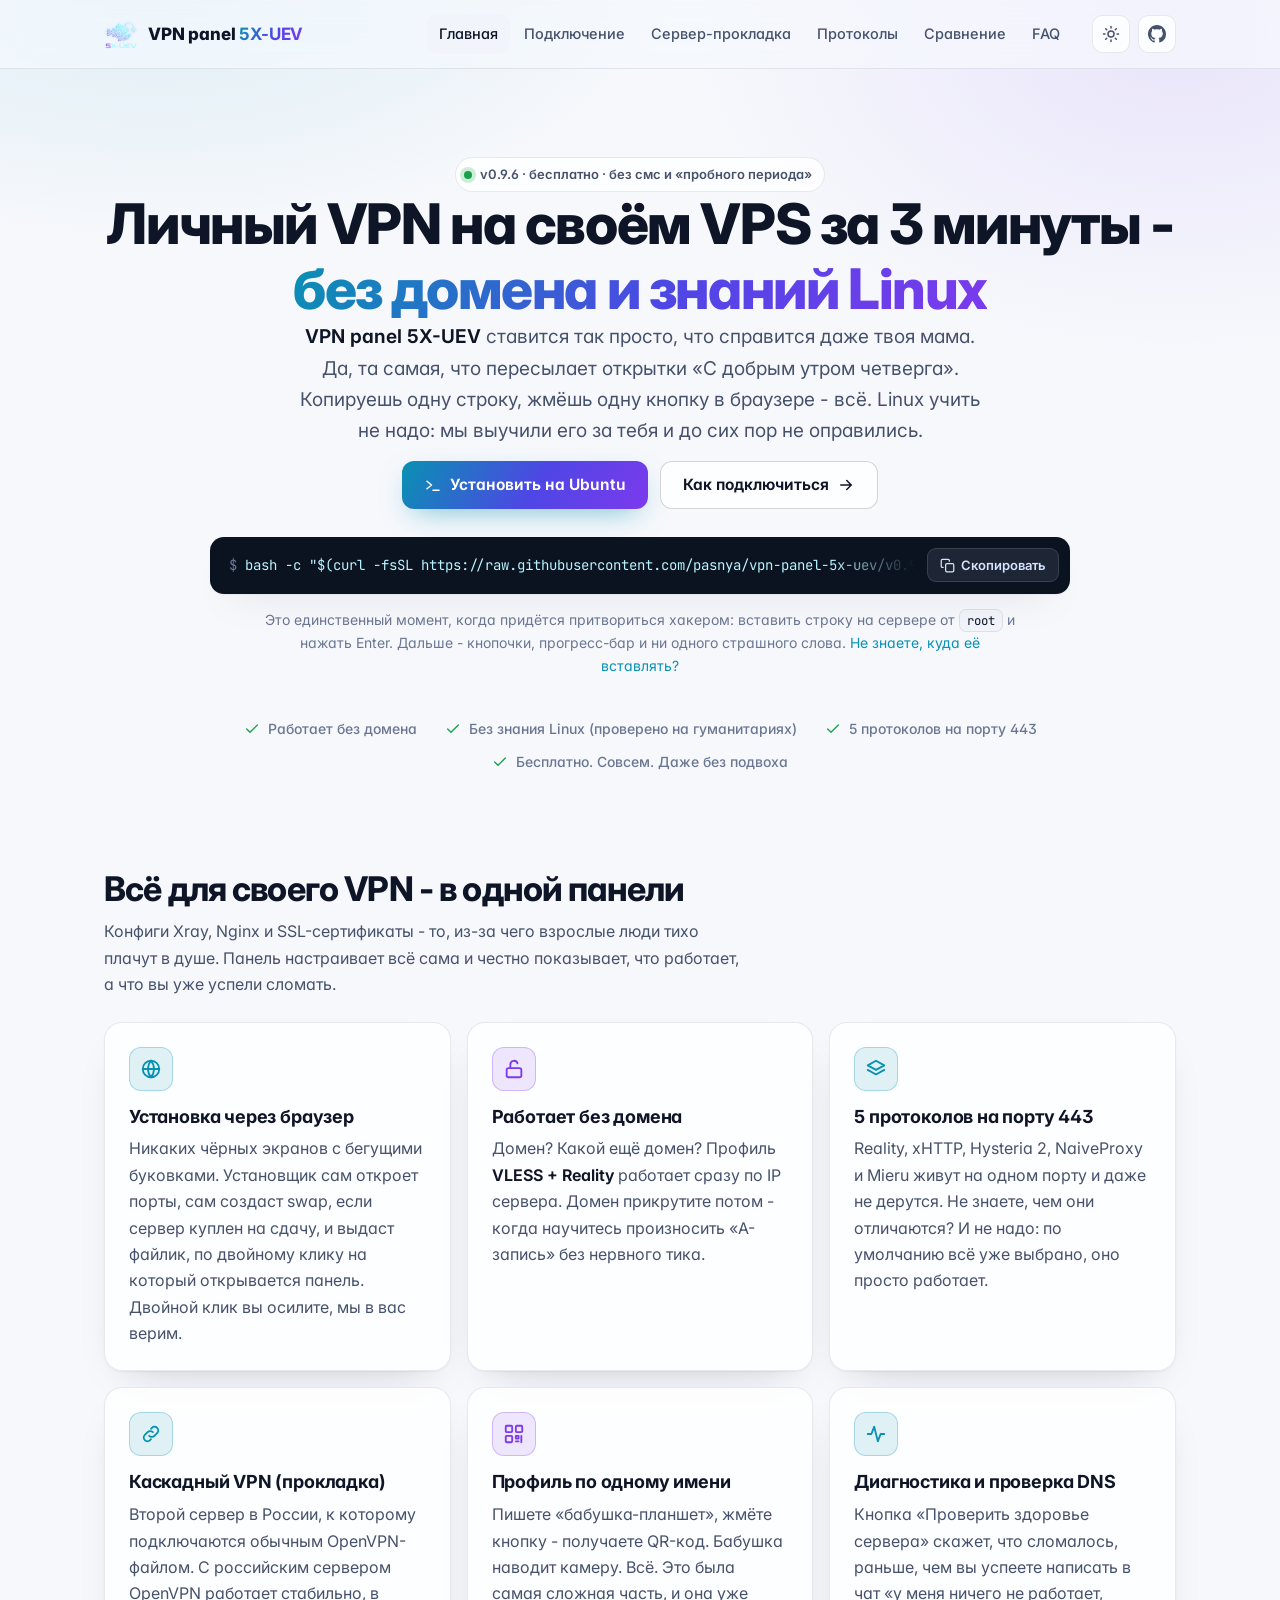
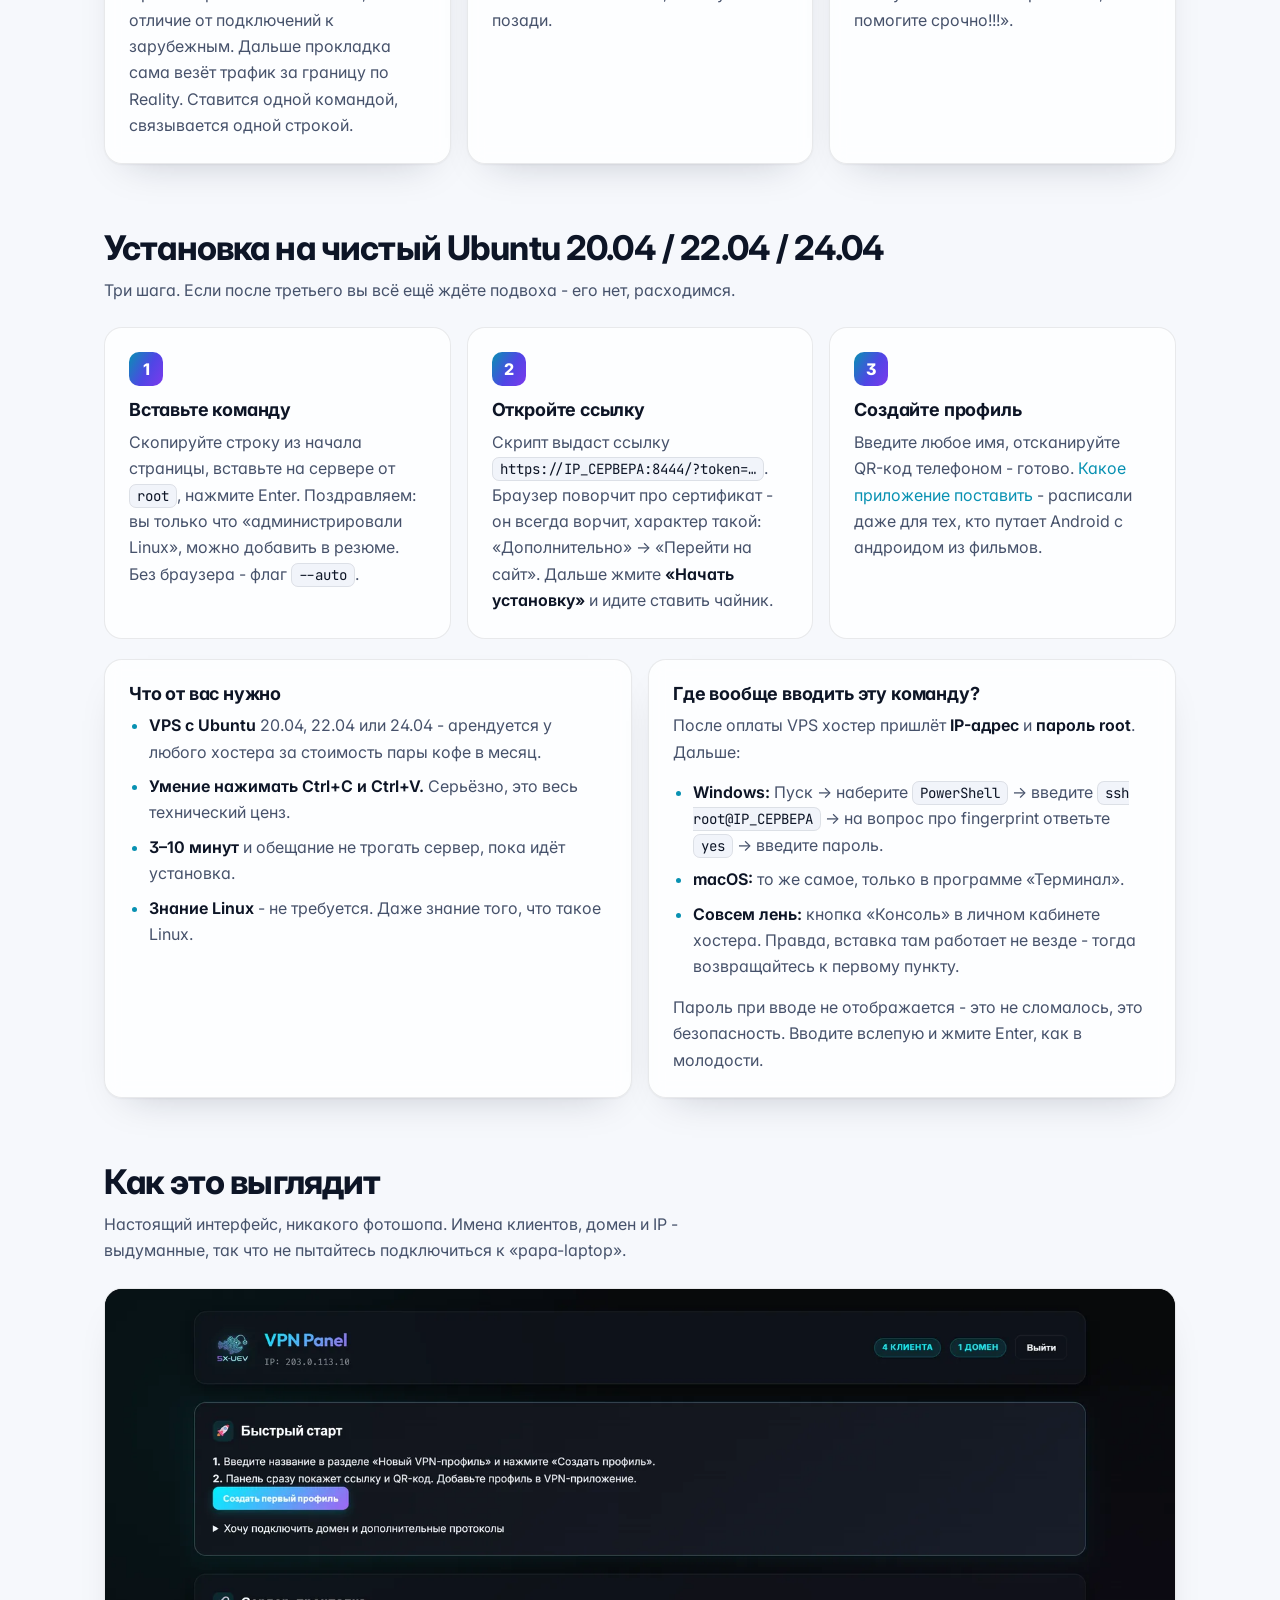
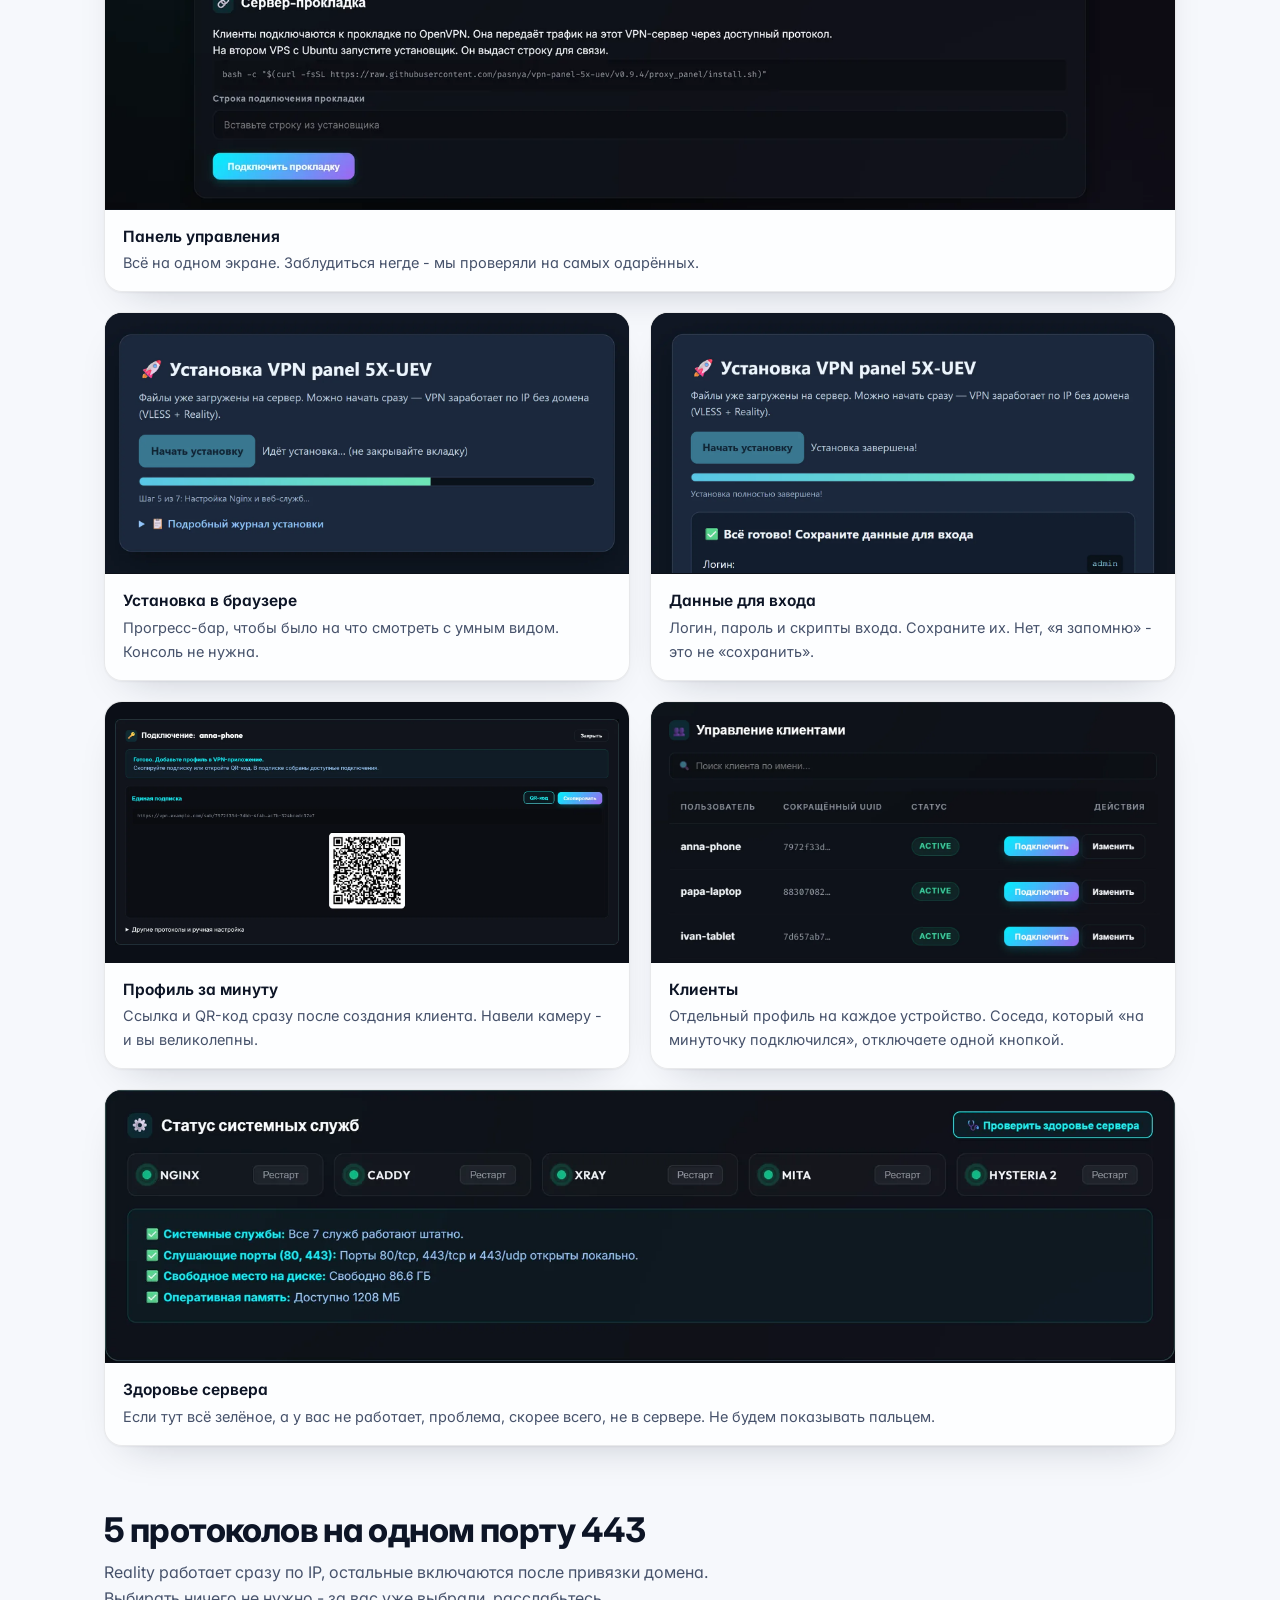
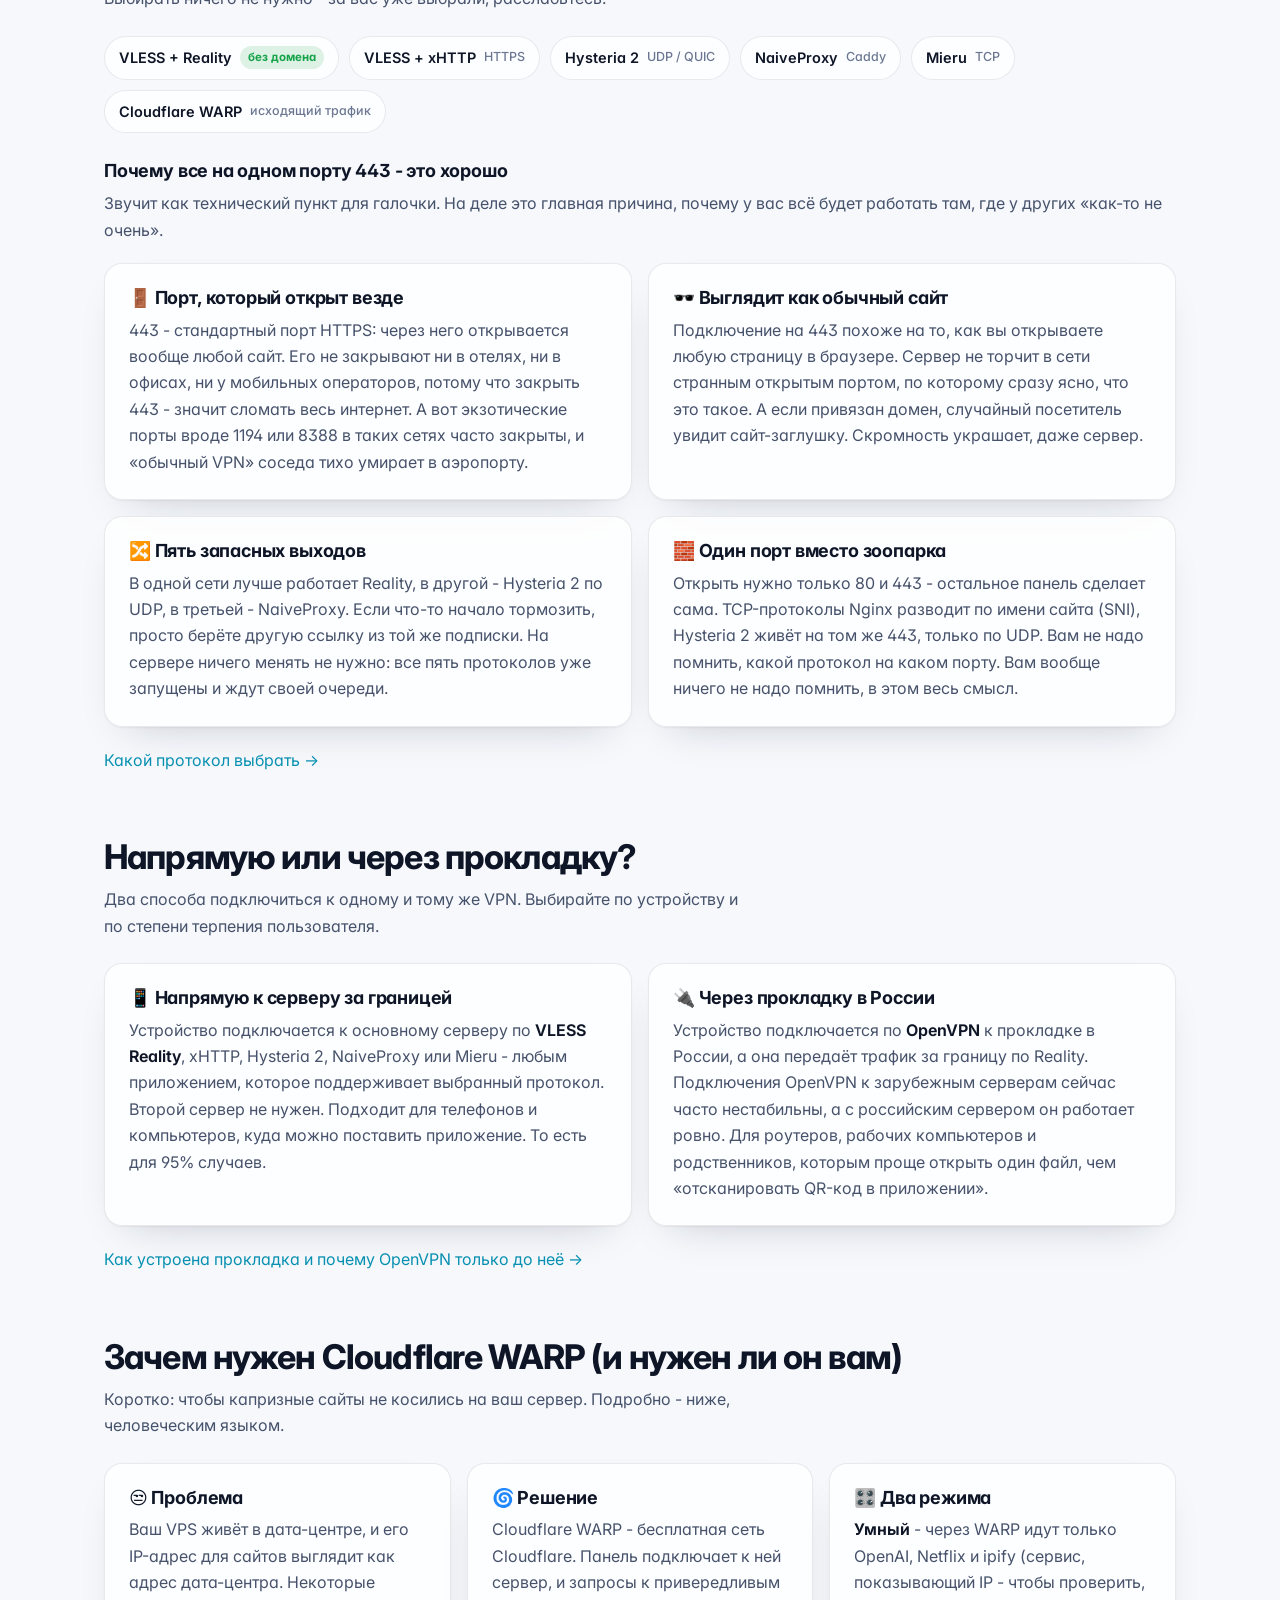
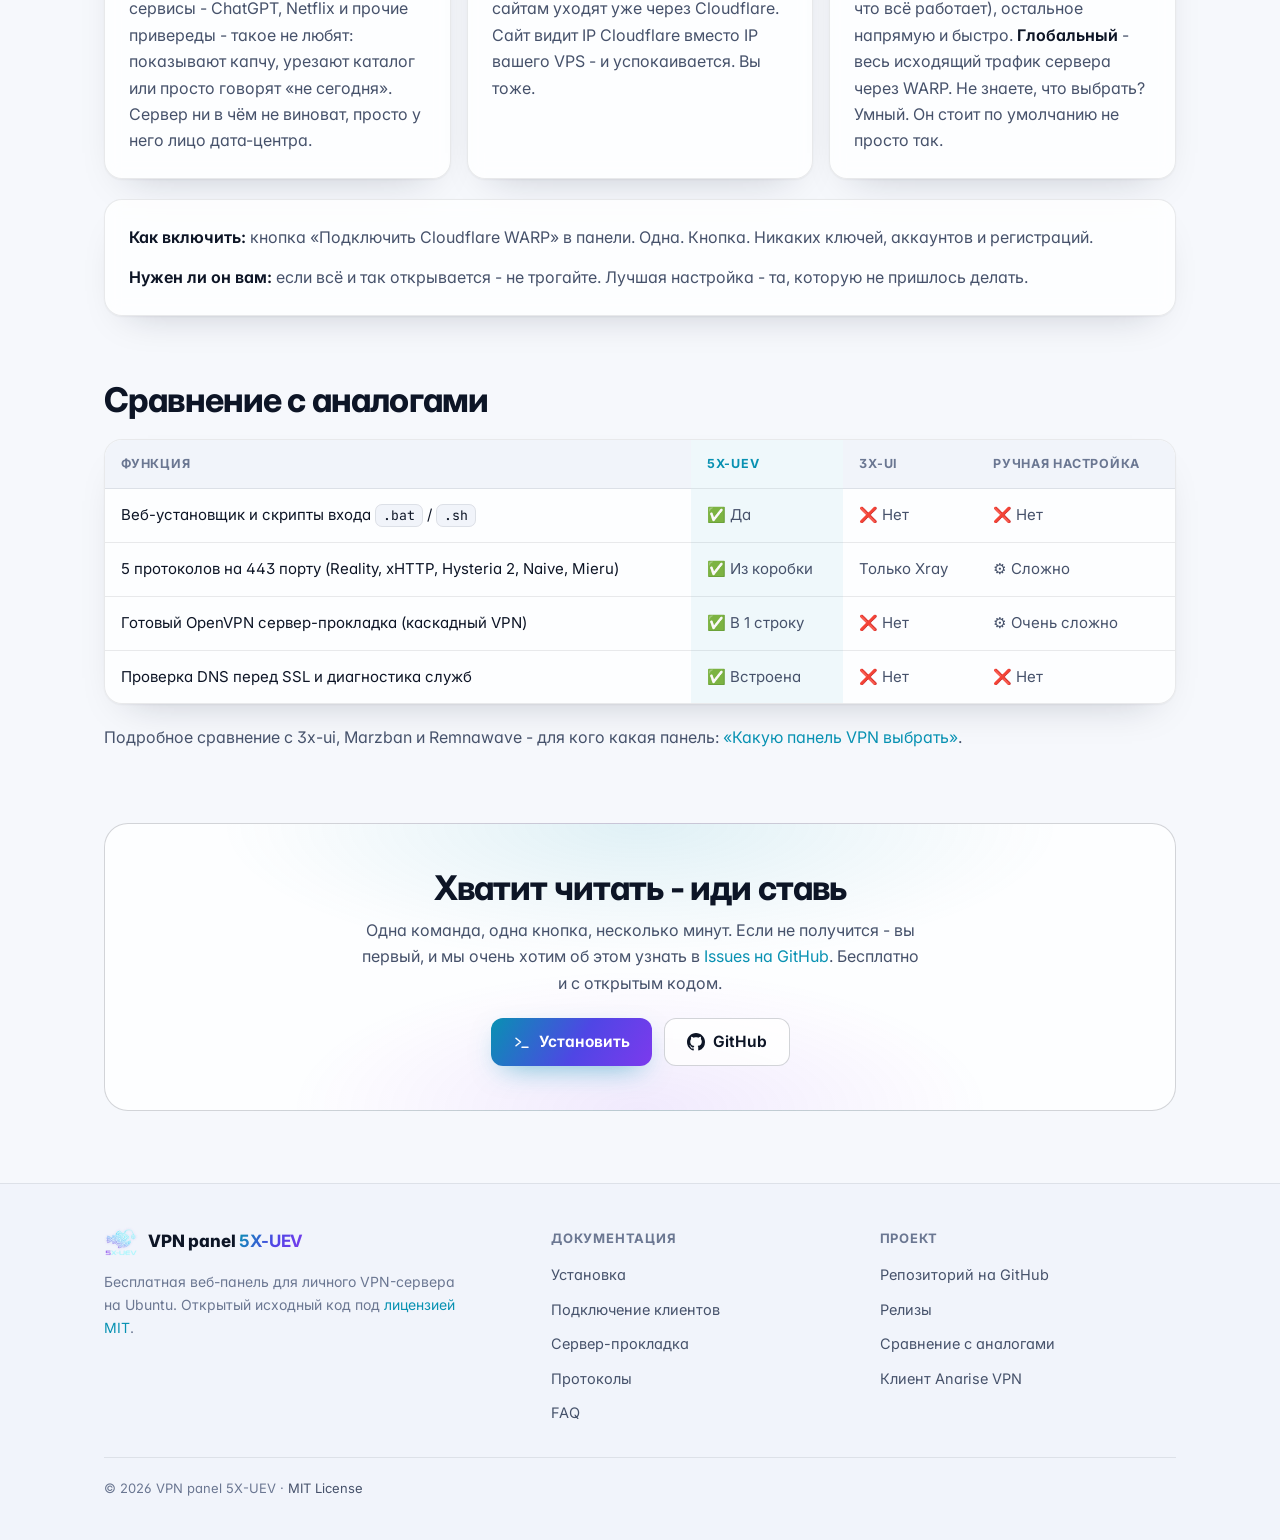
==== commit efe04e15: "chore: bump version references to v0.9.6 v0.9.6 ships the multi-domain Caddy fix, correct Hysteria 2" ====
--- a/docs/index.html
+++ b/docs/index.html
@@ -64,14 +64,14 @@
 
 <main>
   <section class="hero-home wrap">
-    <span class="eyebrow"><span class="dot"></span>v0.9.5 · бесплатно · без смс и «пробного периода»</span>
+    <span class="eyebrow"><span class="dot"></span>v0.9.6 · бесплатно · без смс и «пробного периода»</span>
     <h1>Личный VPN на своём VPS за 3 минуты - <span class="grad">без домена и знаний Linux</span></h1>
     <p class="lead"><strong>VPN panel 5X-UEV</strong> ставится так просто, что справится даже твоя мама. Да, та самая, что пересылает открытки «С добрым утром четверга». Копируешь одну строку, жмёшь одну кнопку в браузере - всё. Linux учить не надо: мы выучили его за тебя и до сих пор не оправились.</p>
     <div class="actions">
       <a class="btn" href="#install"><svg viewBox="0 0 24 24" fill="none" stroke="currentColor" stroke-width="2" stroke-linecap="round" stroke-linejoin="round" aria-hidden="true"><path d="m4 17 6-5-6-5M12 19h8"/></svg>Установить на Ubuntu</a>
       <a class="btn btn-sec" href="clients.html">Как подключиться<svg viewBox="0 0 24 24" fill="none" stroke="currentColor" stroke-width="2" stroke-linecap="round" stroke-linejoin="round" aria-hidden="true"><path d="M5 12h14M13 6l6 6-6 6"/></svg></a>
     </div>
-    <div class="cmd" role="group" aria-label="Команда установки"><code>bash -c "$(curl -fsSL https://raw.githubusercontent.com/pasnya/vpn-panel-5x-uev/v0.9.5/install.sh)"</code></div>
+    <div class="cmd" role="group" aria-label="Команда установки"><code>bash -c "$(curl -fsSL https://raw.githubusercontent.com/pasnya/vpn-panel-5x-uev/v0.9.6/install.sh)"</code></div>
     <p class="cmd-note">Это единственный момент, когда придётся притвориться хакером: вставить строку на сервере от <code>root</code> и нажать Enter. Дальше - кнопочки, прогресс-бар и ни одного страшного слова. <a href="#where">Не знаете, куда её вставлять?</a></p>
     <ul class="facts">
       <li><svg viewBox="0 0 24 24" fill="none" stroke="currentColor" stroke-width="2" stroke-linecap="round" stroke-linejoin="round" aria-hidden="true"><path d="M20 6 9 17l-5-5"/></svg>Работает без домена</li>
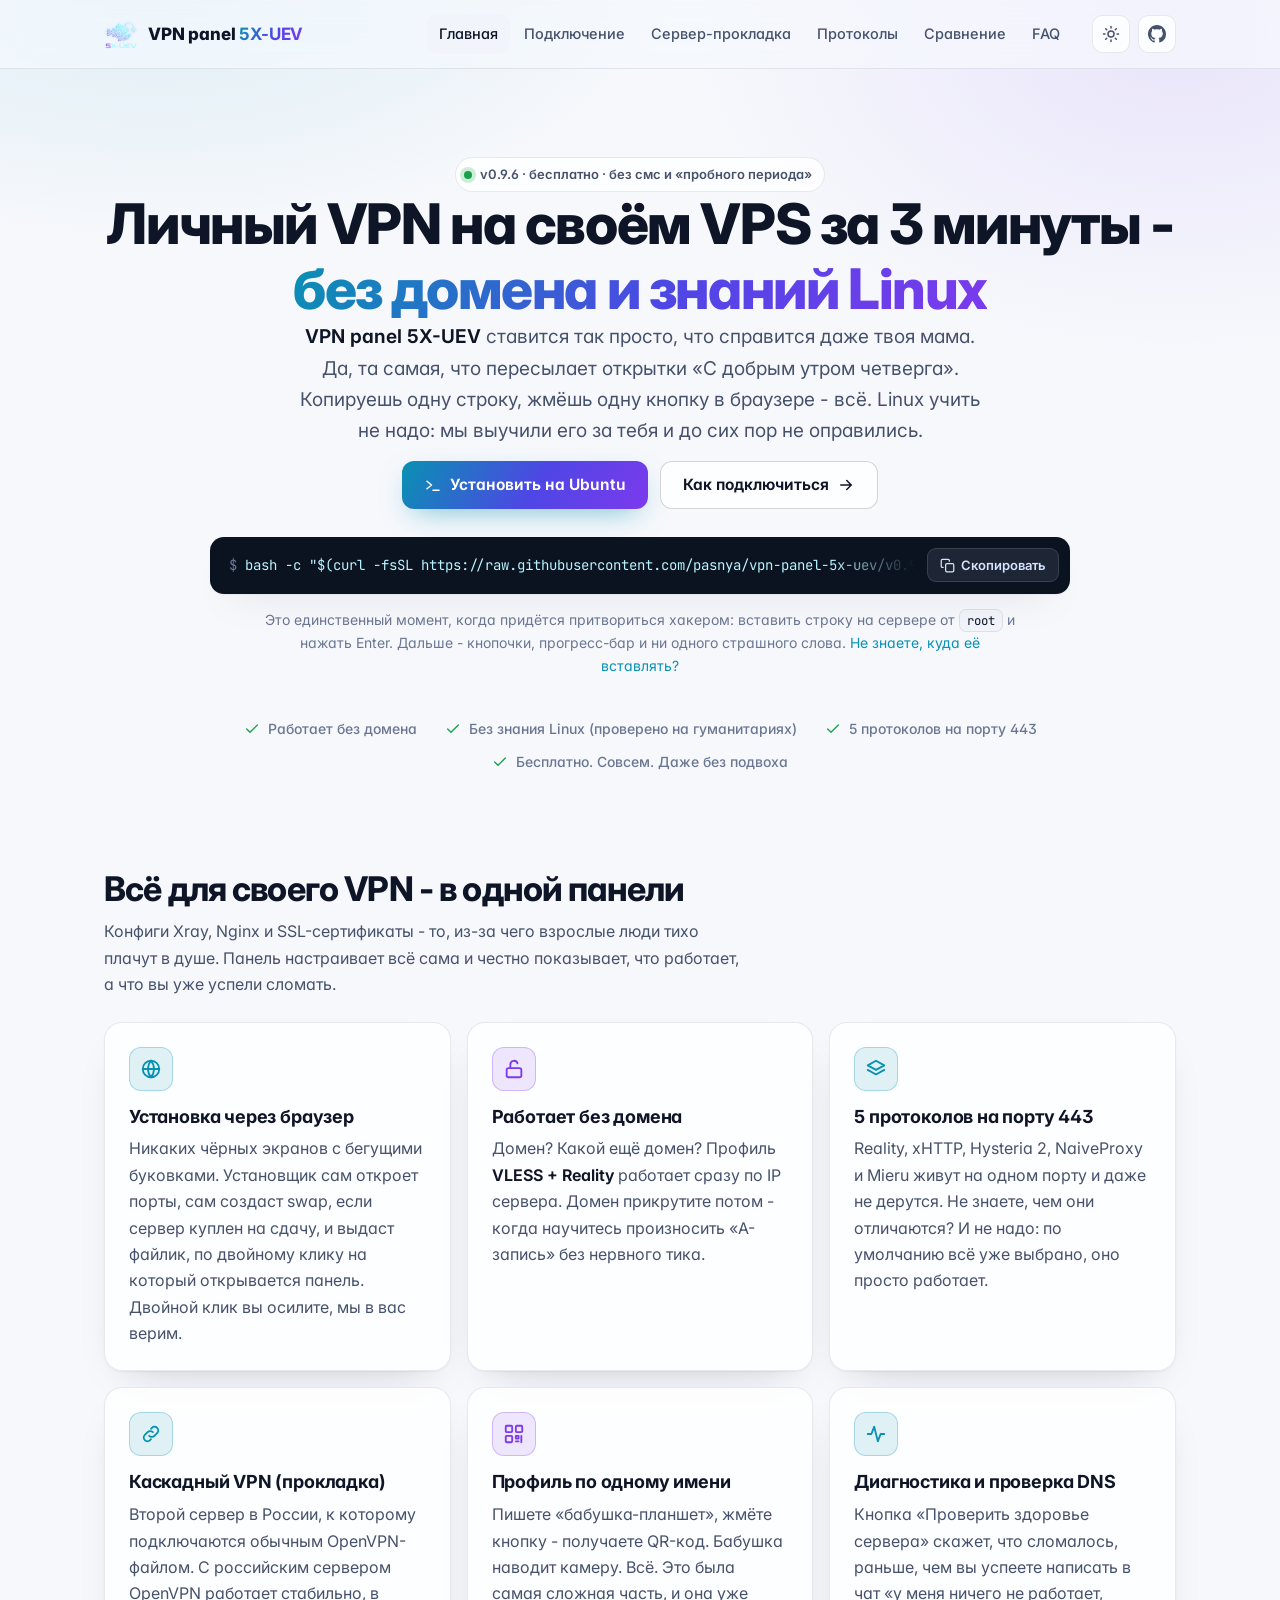
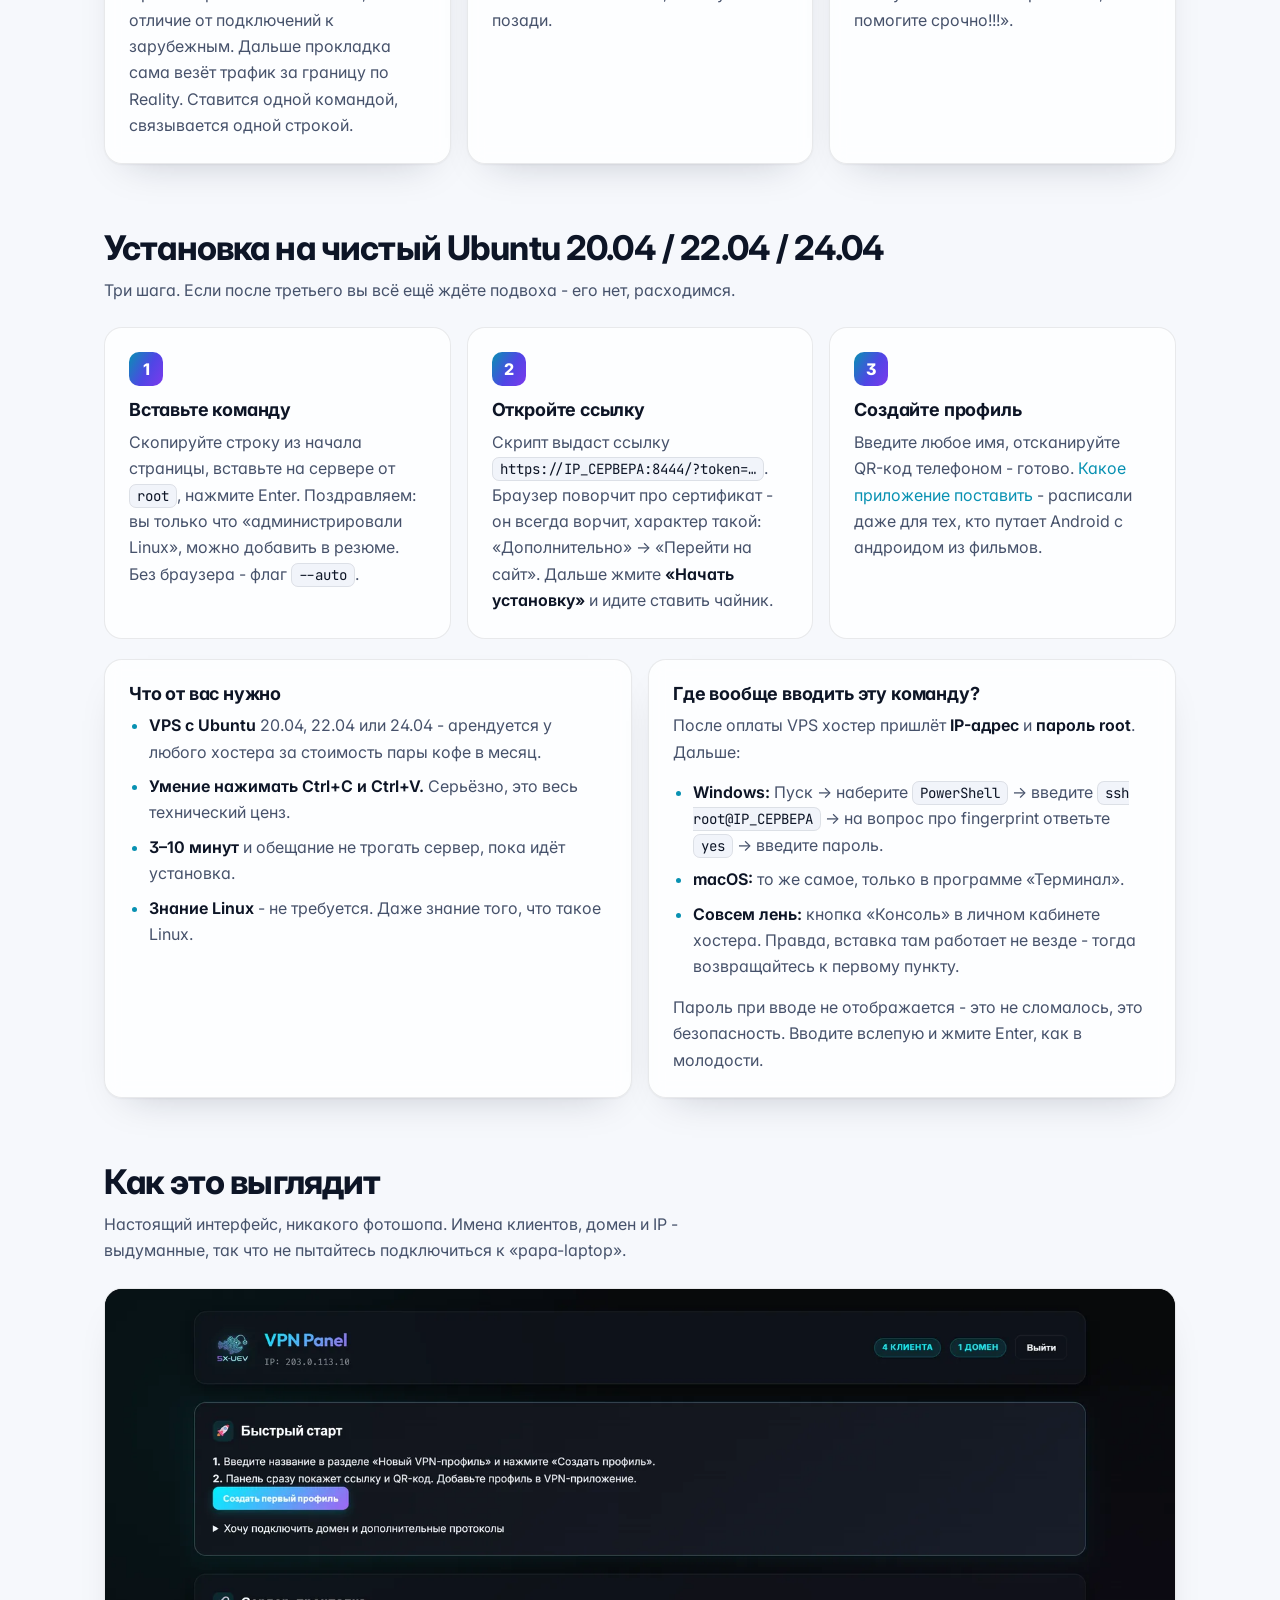
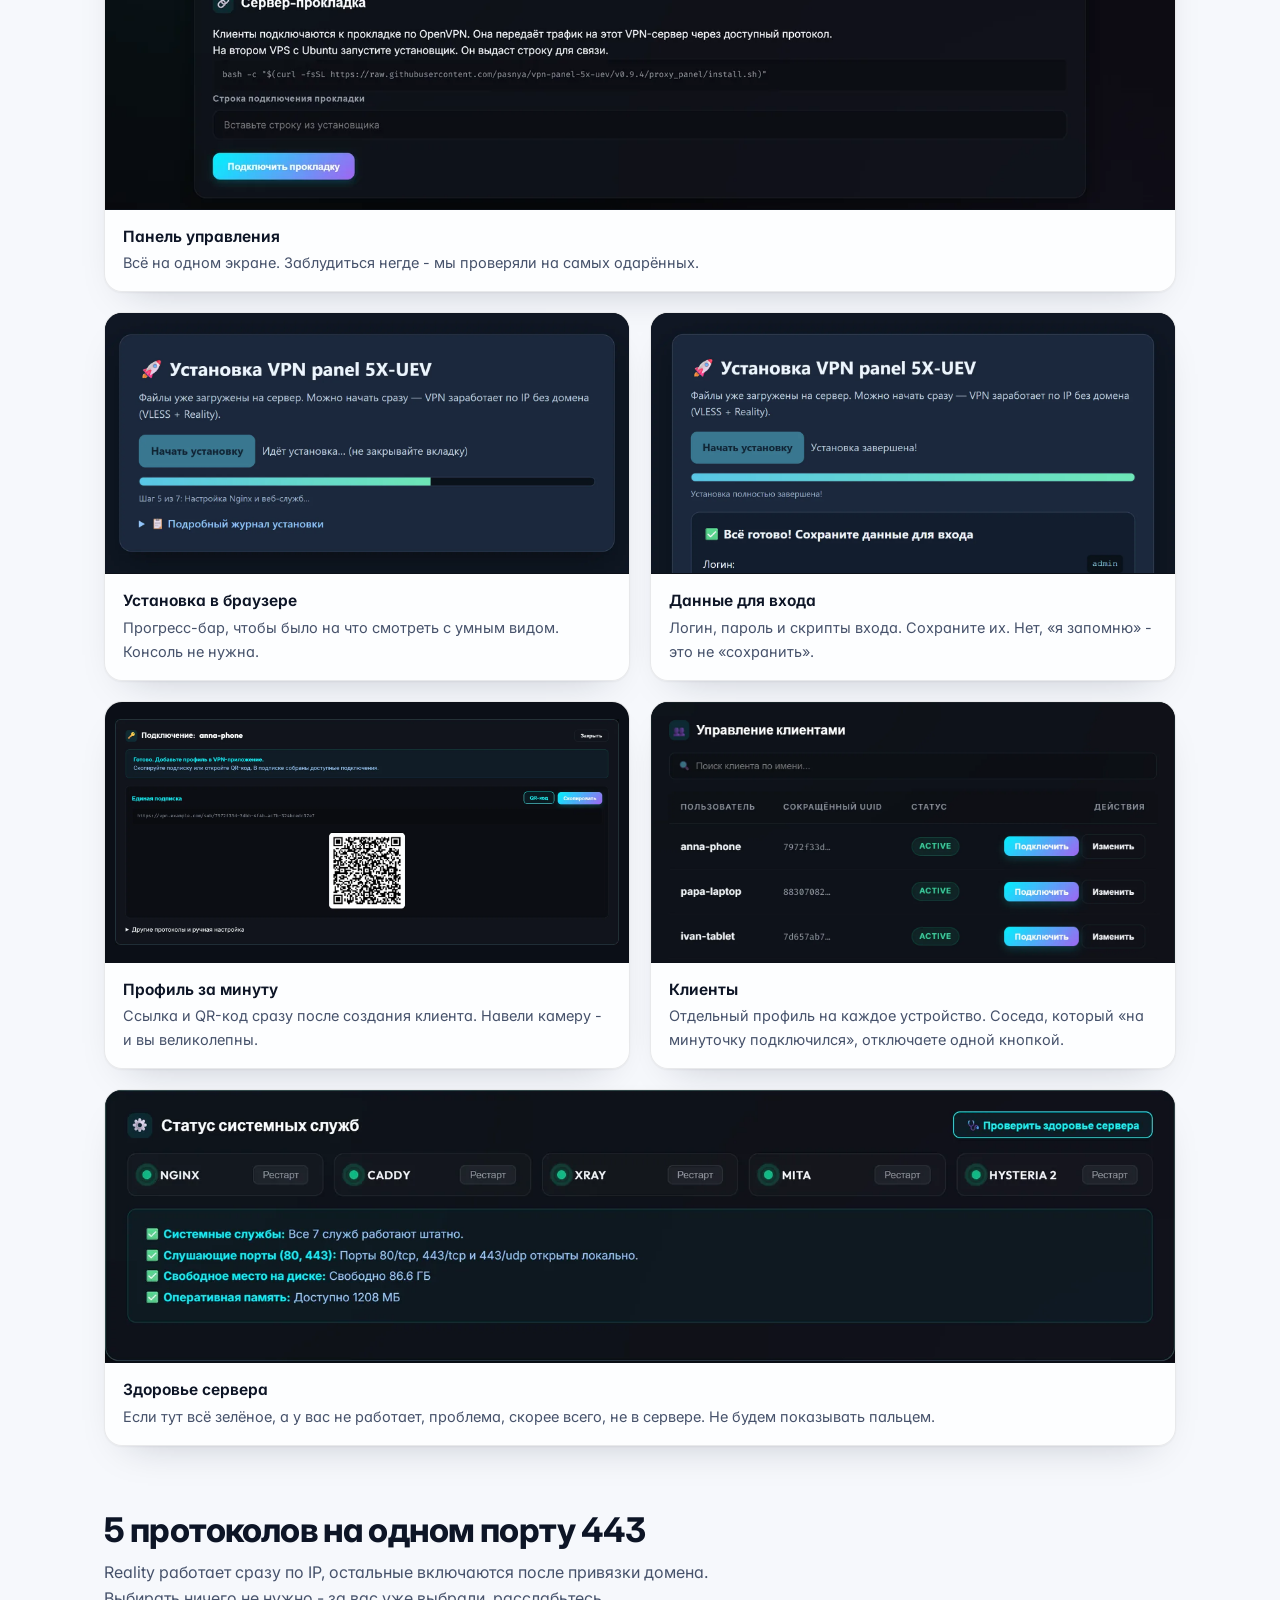
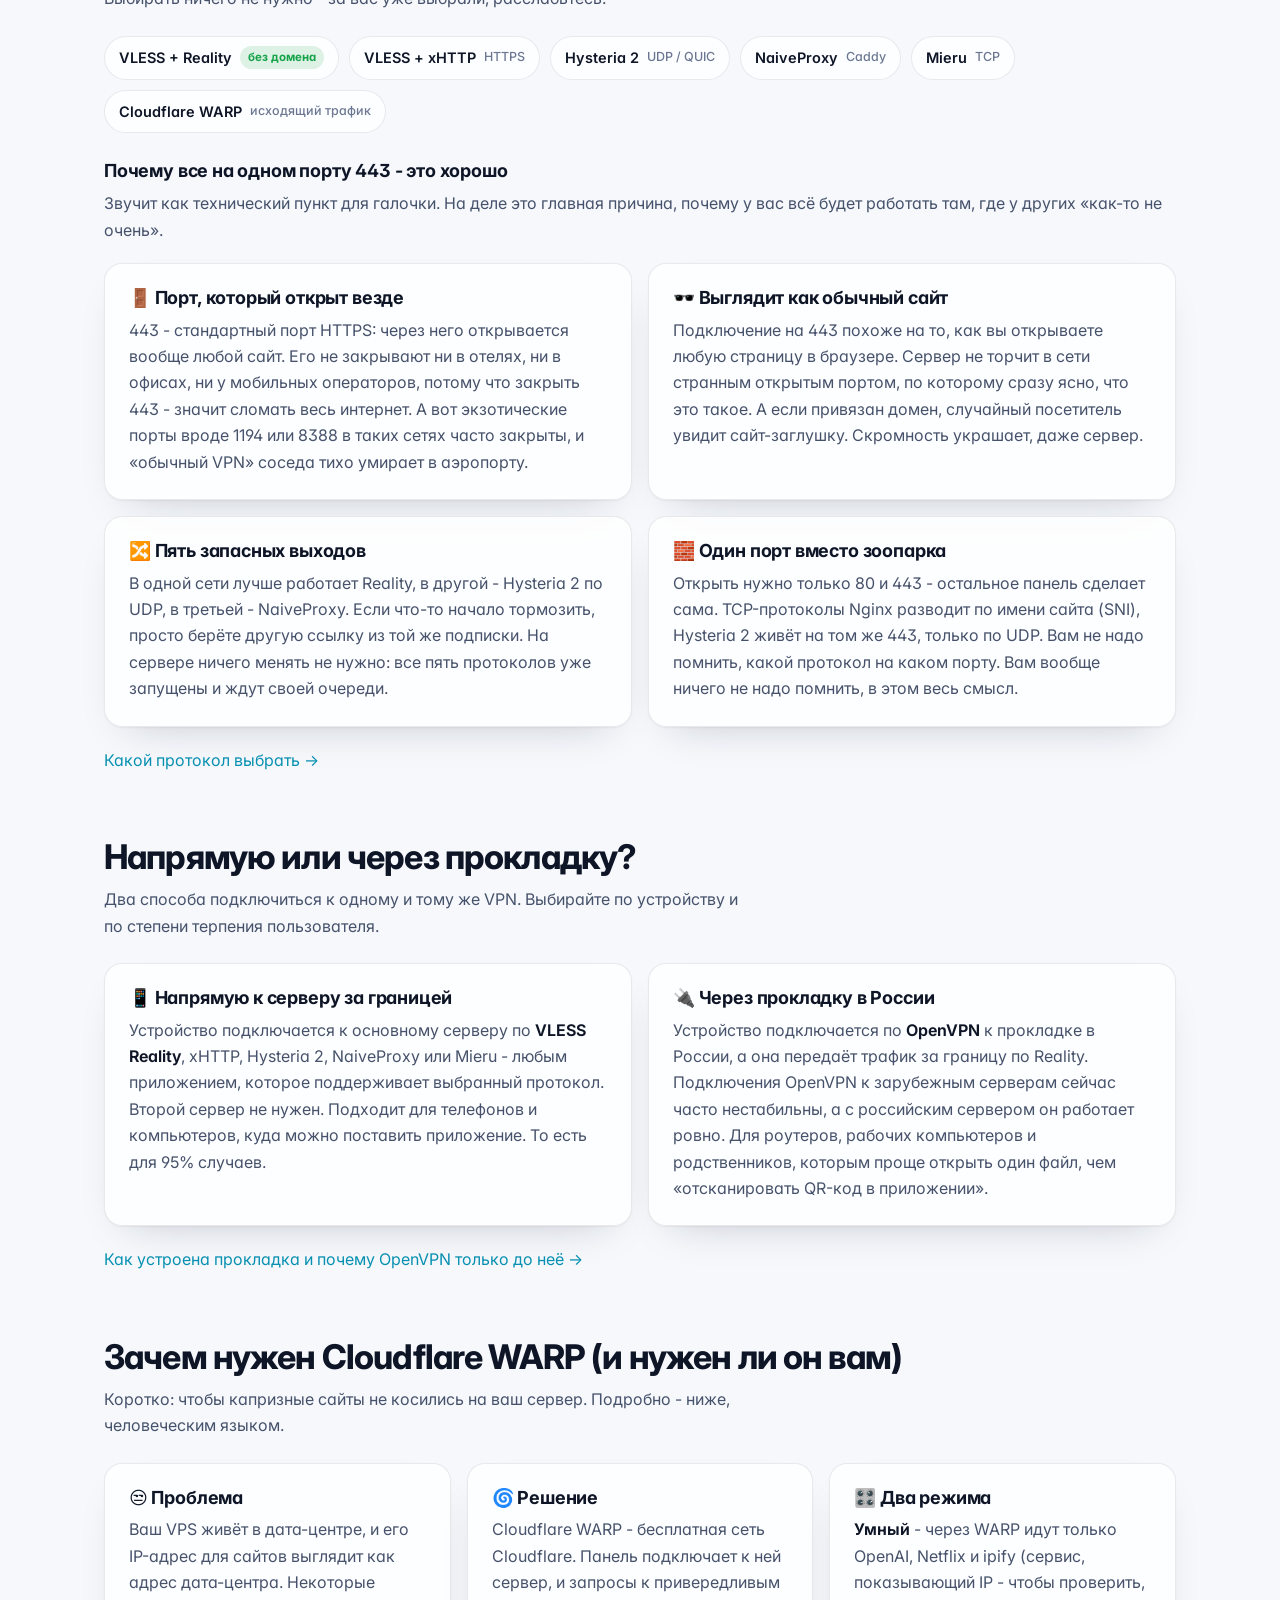
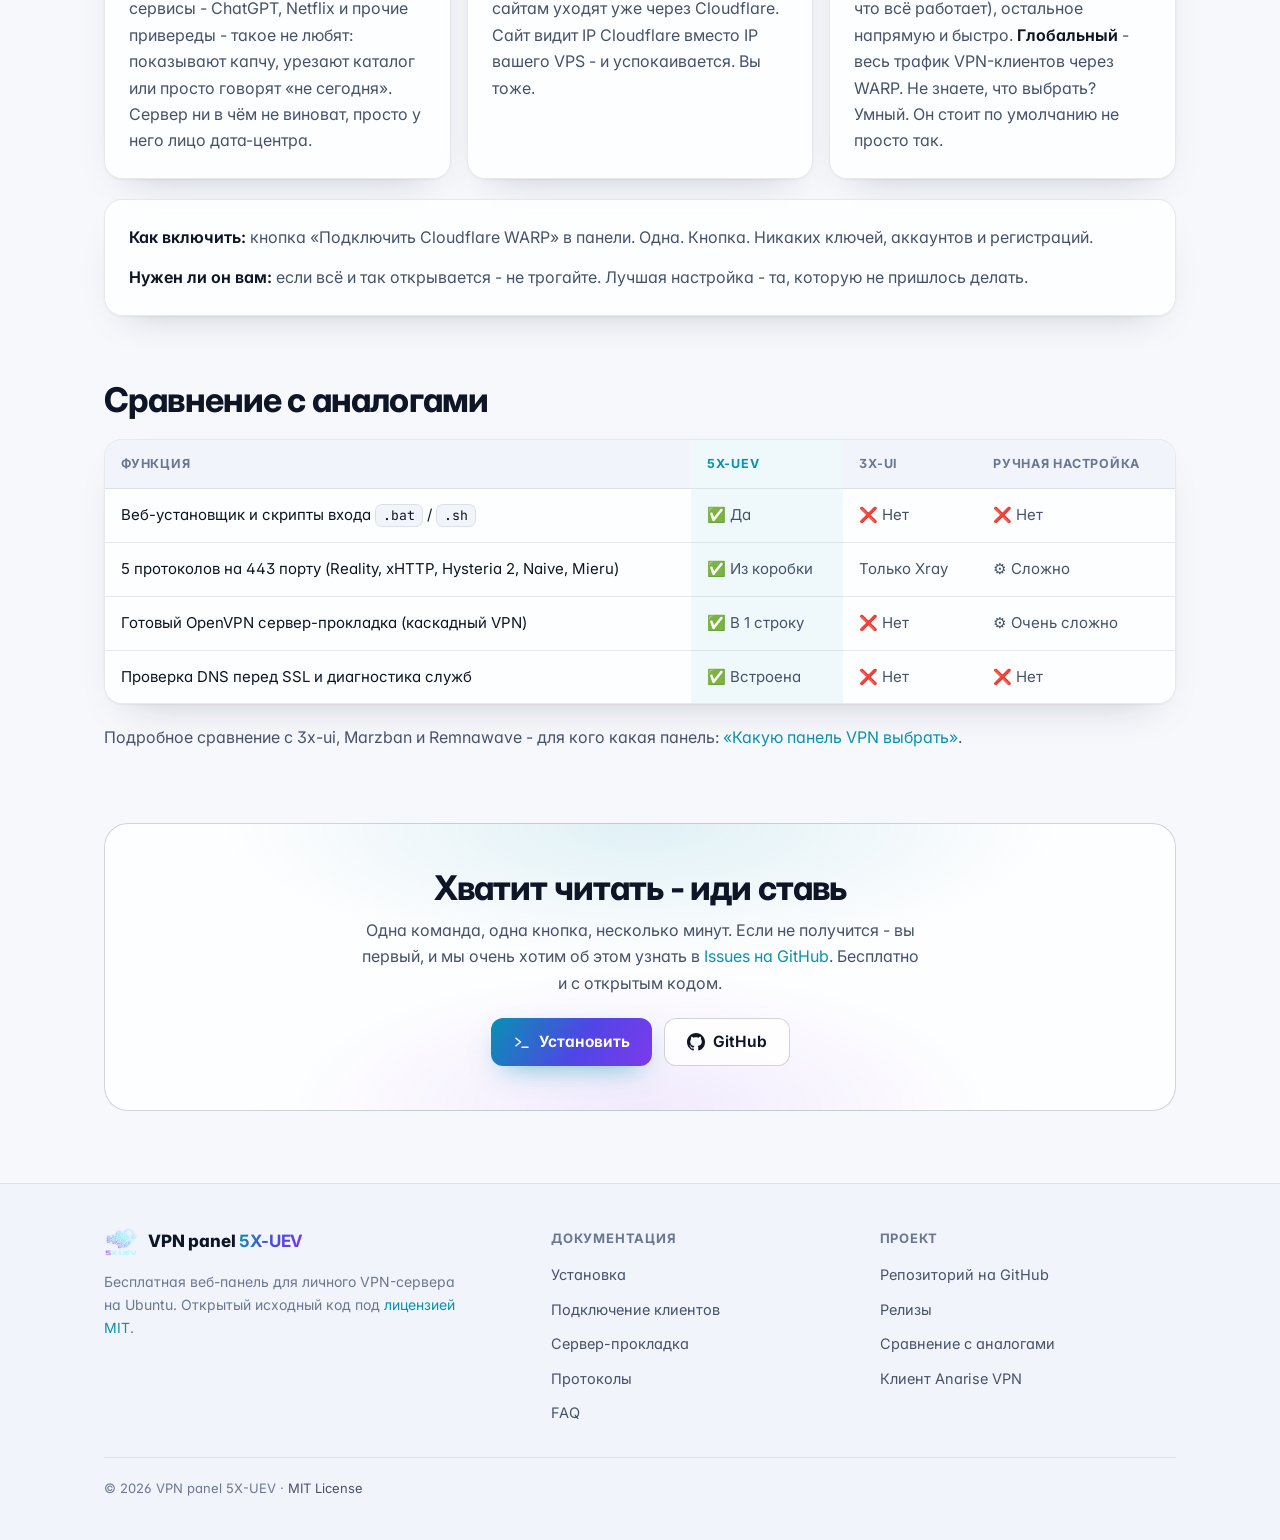
==== commit b61b0869: "fix: route WARP through Xray and harden panel privileges WARP: the Smart/Global switch had no effect" ====
--- a/docs/index.html
+++ b/docs/index.html
@@ -245,7 +245,7 @@
         </div>
         <div class="card">
           <h3>🎛️ Два режима</h3>
-          <p><strong>Умный</strong> - через WARP идут только OpenAI, Netflix и ipify (сервис, показывающий IP - чтобы проверить, что всё работает), остальное напрямую и быстро. <strong>Глобальный</strong> - весь исходящий трафик сервера через WARP. Не знаете, что выбрать? Умный. Он стоит по умолчанию не просто так.</p>
+          <p><strong>Умный</strong> - через WARP идут только OpenAI, Netflix и ipify (сервис, показывающий IP - чтобы проверить, что всё работает), остальное напрямую и быстро. <strong>Глобальный</strong> - весь трафик VPN-клиентов через WARP. Не знаете, что выбрать? Умный. Он стоит по умолчанию не просто так.</p>
         </div>
       </div>
       <div class="card">
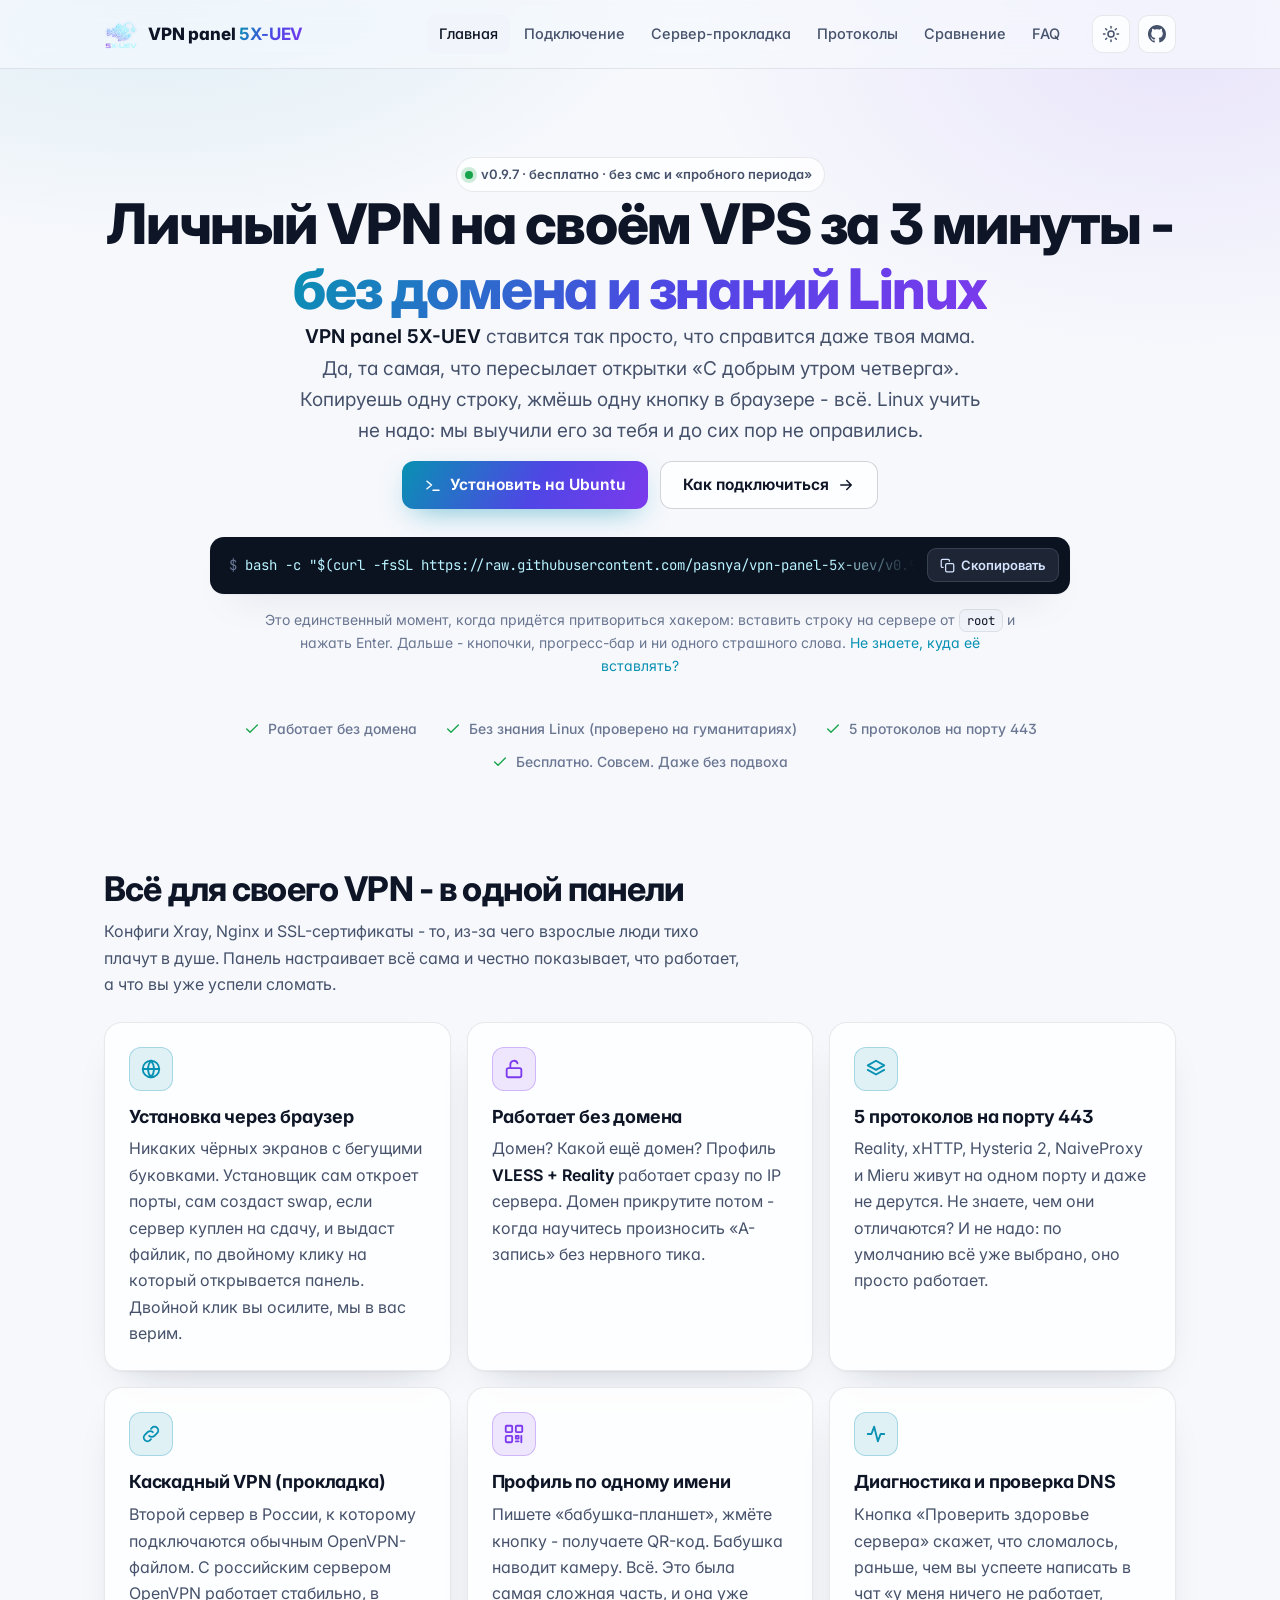
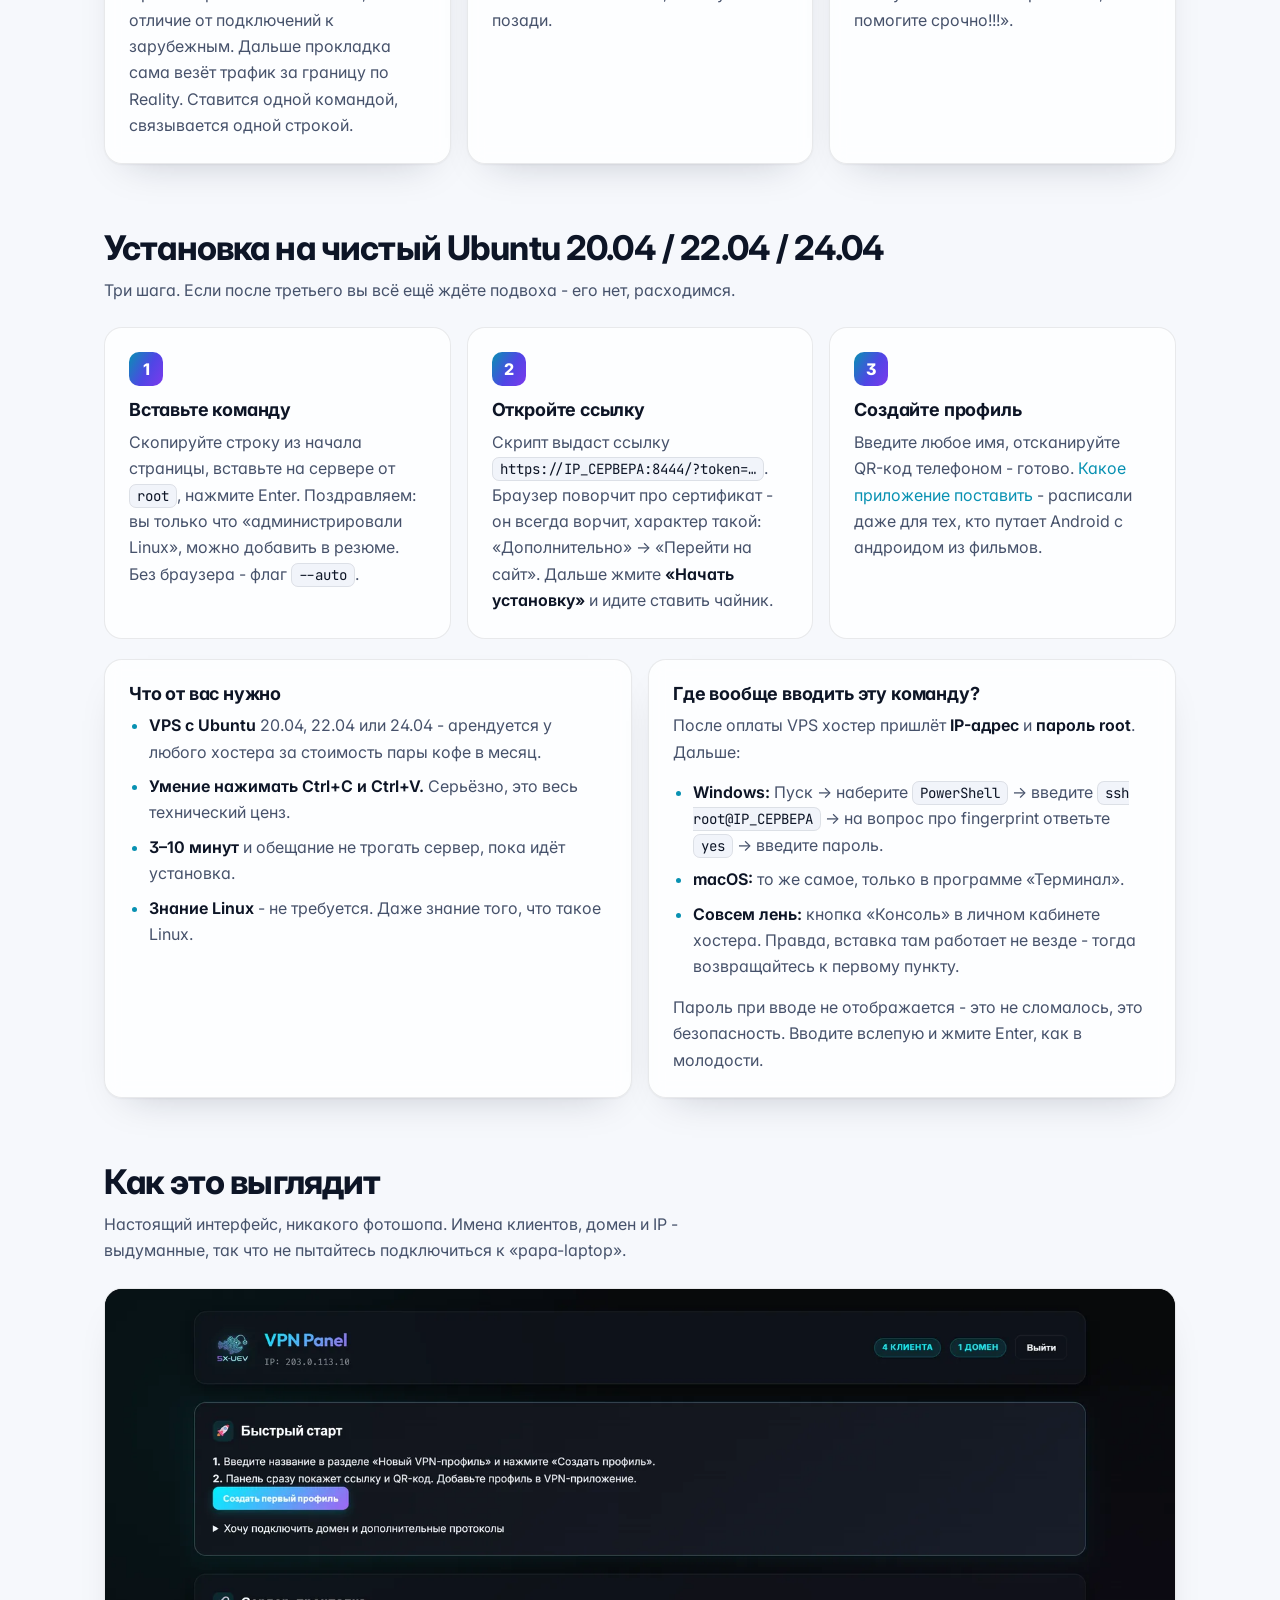
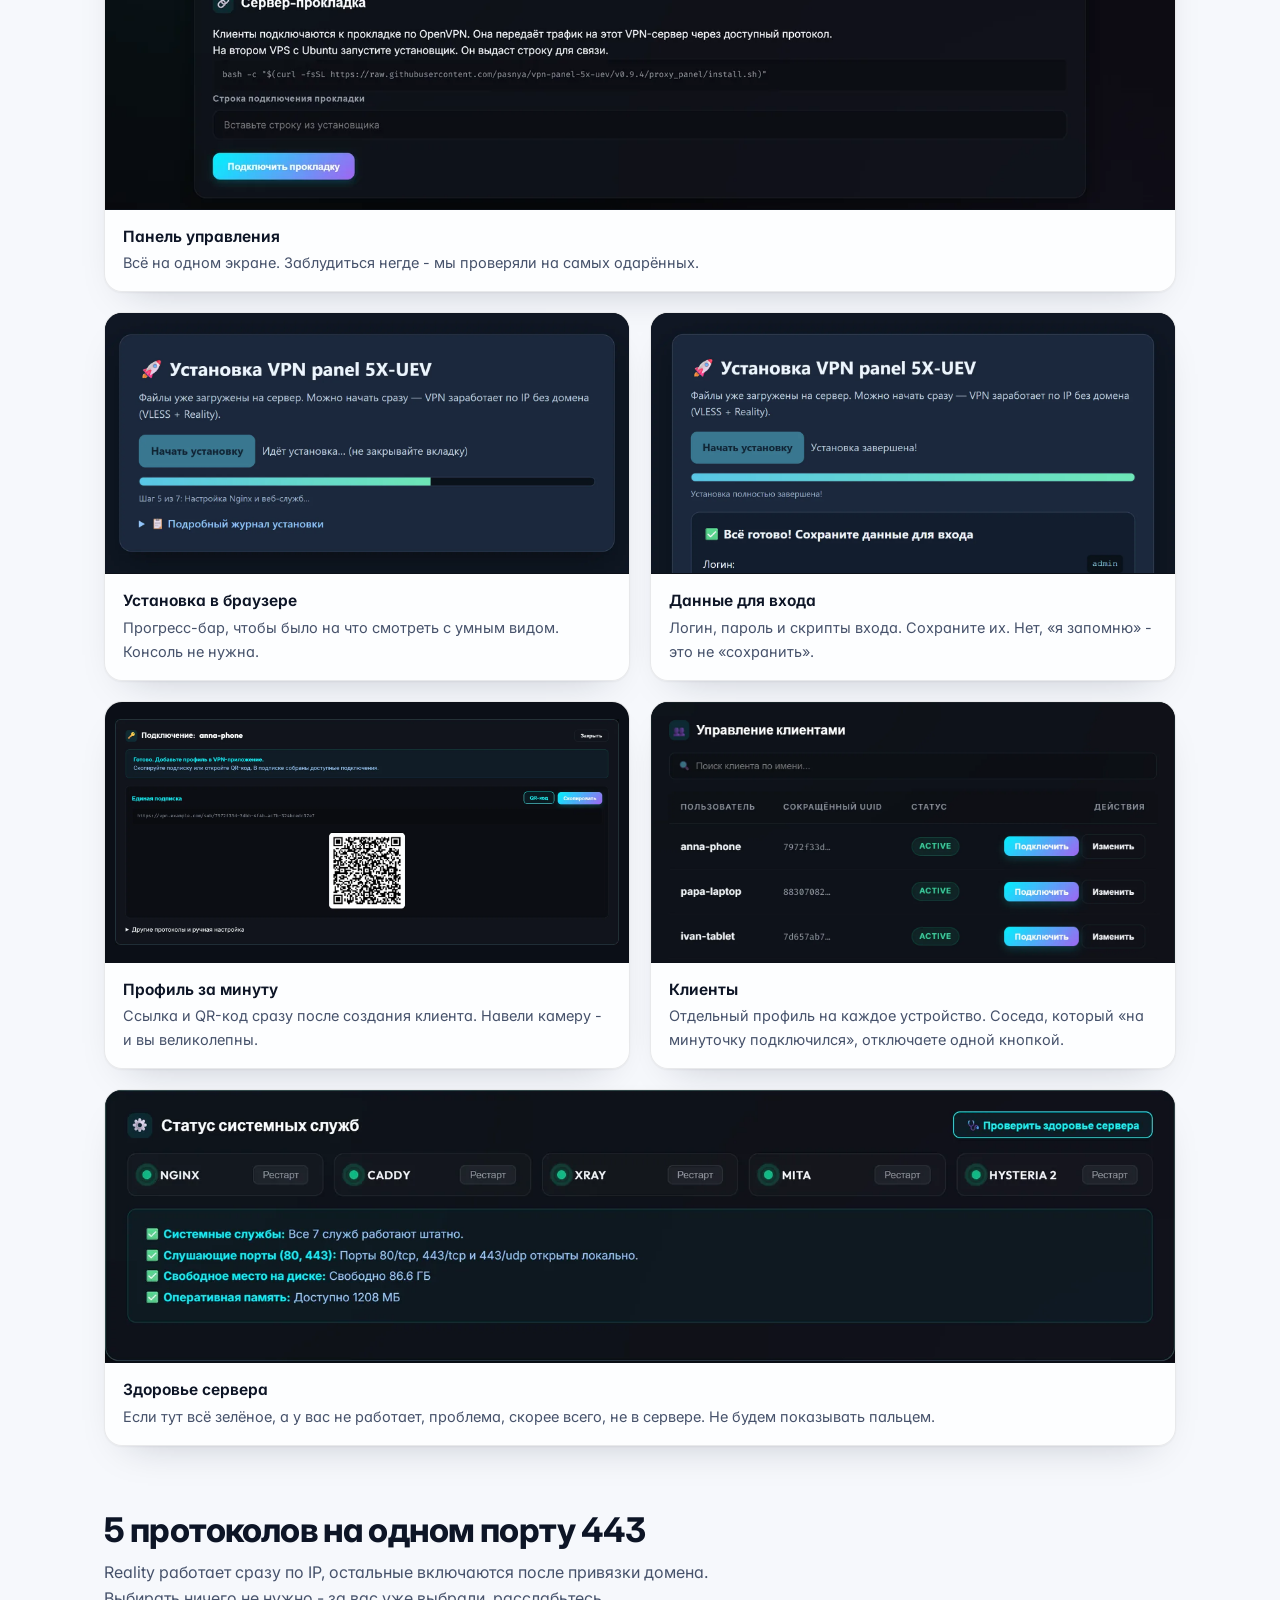
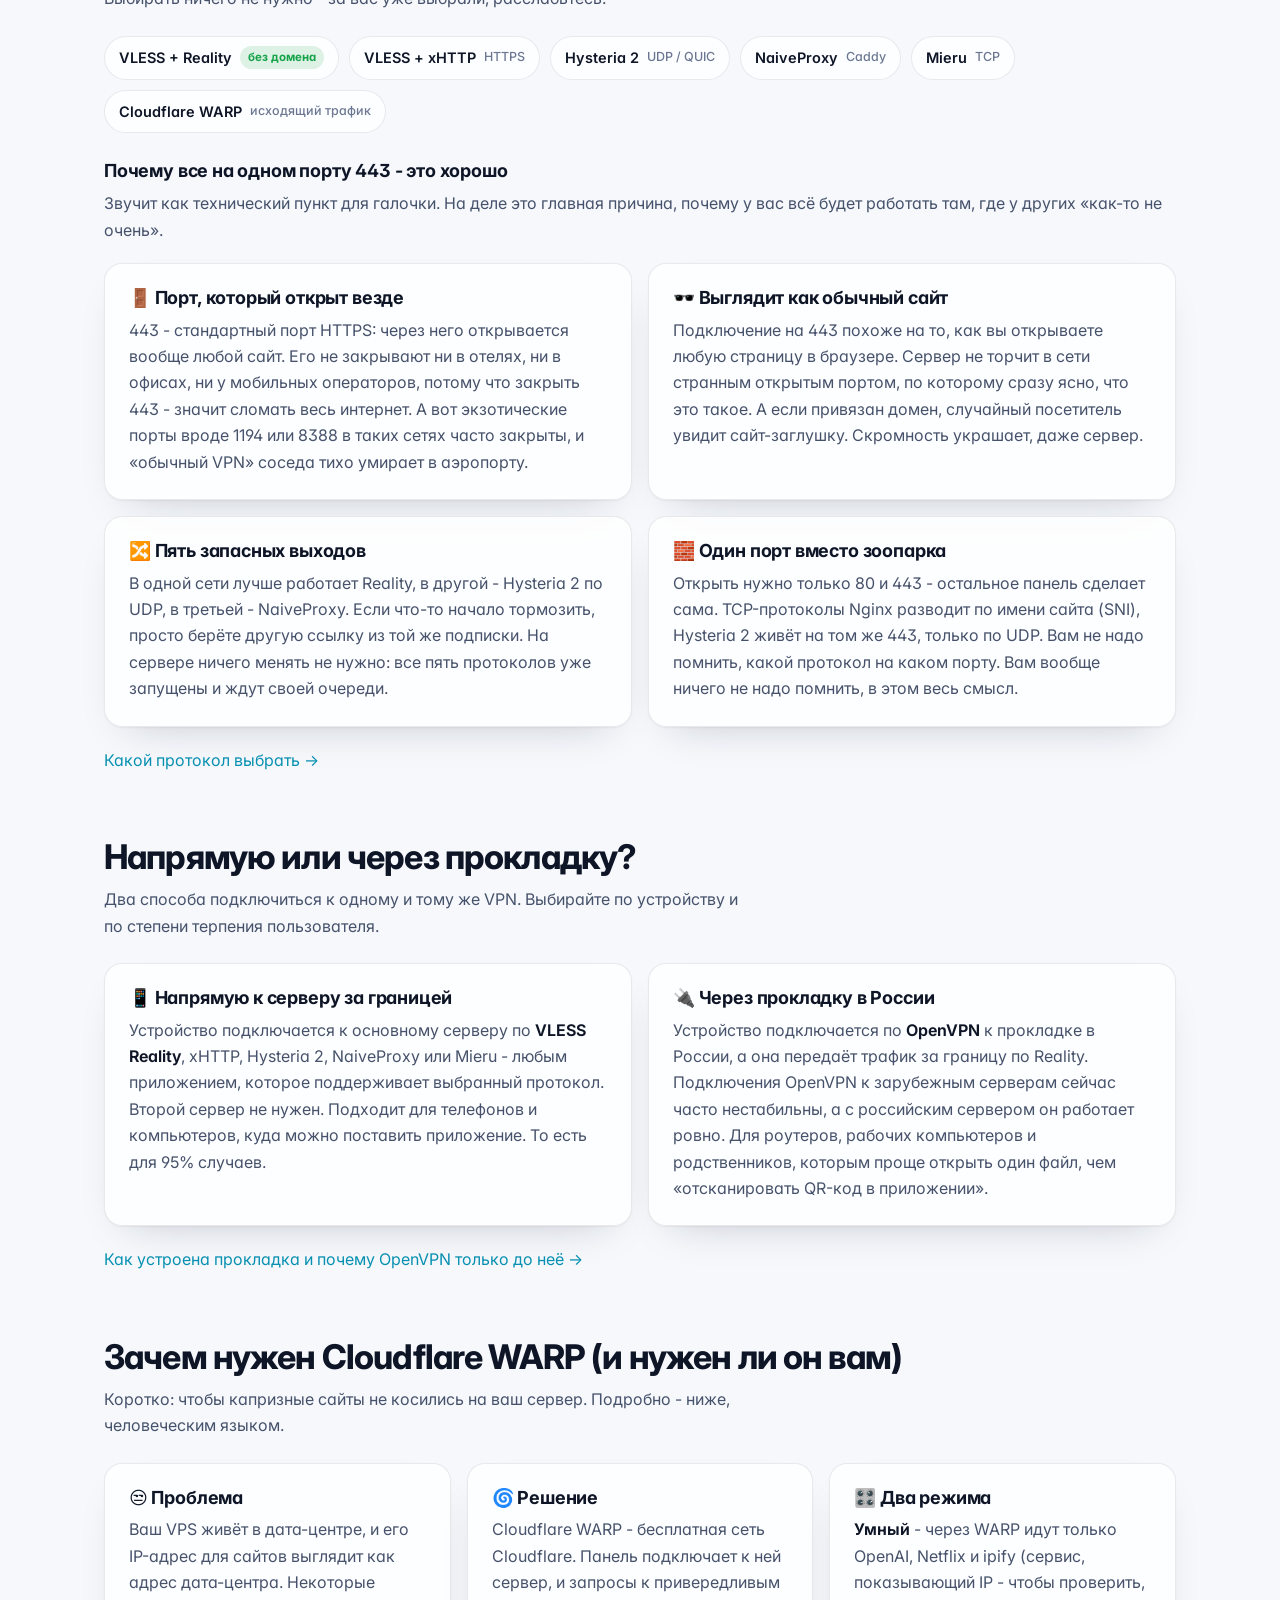
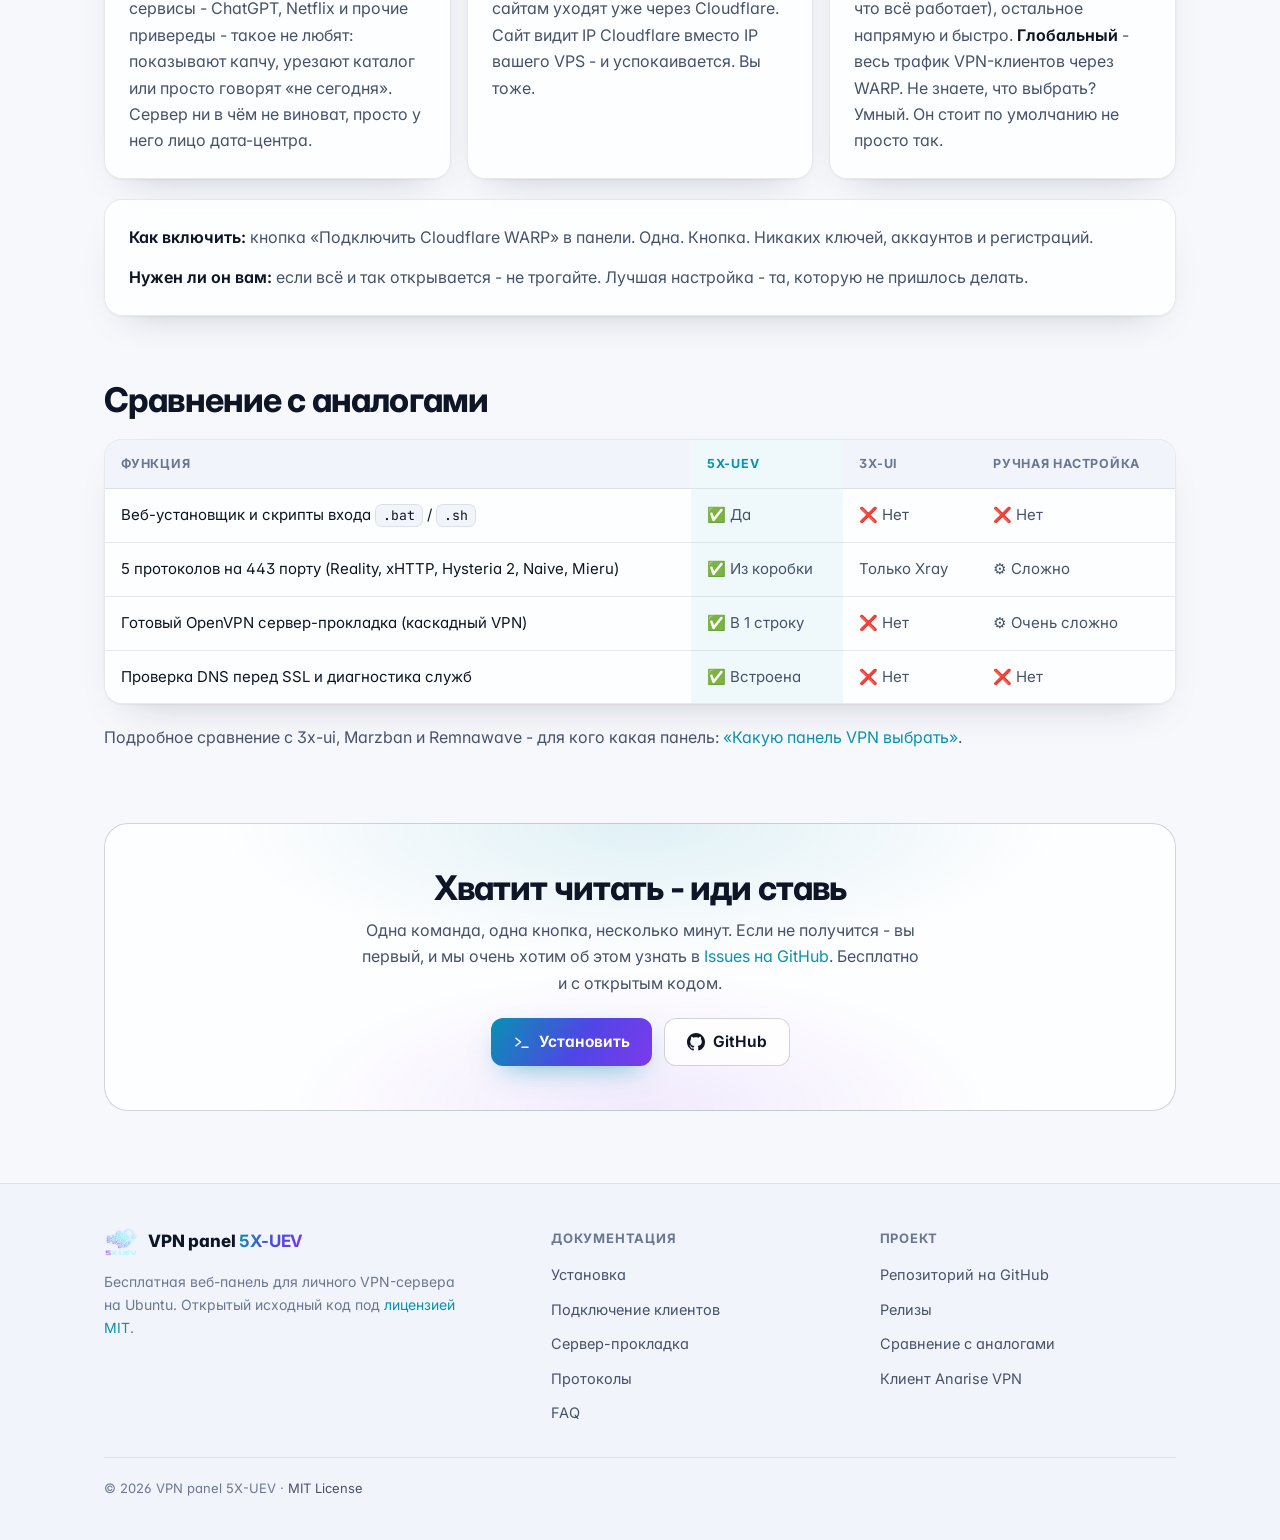
==== commit 09be2cb4: "chore: bump version references to v0.9.7 v0.9.7 makes Cloudflare WARP a real Xray WireGuard outbound" ====
--- a/docs/index.html
+++ b/docs/index.html
@@ -64,14 +64,14 @@
 
 <main>
   <section class="hero-home wrap">
-    <span class="eyebrow"><span class="dot"></span>v0.9.6 · бесплатно · без смс и «пробного периода»</span>
+    <span class="eyebrow"><span class="dot"></span>v0.9.7 · бесплатно · без смс и «пробного периода»</span>
     <h1>Личный VPN на своём VPS за 3 минуты - <span class="grad">без домена и знаний Linux</span></h1>
     <p class="lead"><strong>VPN panel 5X-UEV</strong> ставится так просто, что справится даже твоя мама. Да, та самая, что пересылает открытки «С добрым утром четверга». Копируешь одну строку, жмёшь одну кнопку в браузере - всё. Linux учить не надо: мы выучили его за тебя и до сих пор не оправились.</p>
     <div class="actions">
       <a class="btn" href="#install"><svg viewBox="0 0 24 24" fill="none" stroke="currentColor" stroke-width="2" stroke-linecap="round" stroke-linejoin="round" aria-hidden="true"><path d="m4 17 6-5-6-5M12 19h8"/></svg>Установить на Ubuntu</a>
       <a class="btn btn-sec" href="clients.html">Как подключиться<svg viewBox="0 0 24 24" fill="none" stroke="currentColor" stroke-width="2" stroke-linecap="round" stroke-linejoin="round" aria-hidden="true"><path d="M5 12h14M13 6l6 6-6 6"/></svg></a>
     </div>
-    <div class="cmd" role="group" aria-label="Команда установки"><code>bash -c "$(curl -fsSL https://raw.githubusercontent.com/pasnya/vpn-panel-5x-uev/v0.9.6/install.sh)"</code></div>
+    <div class="cmd" role="group" aria-label="Команда установки"><code>bash -c "$(curl -fsSL https://raw.githubusercontent.com/pasnya/vpn-panel-5x-uev/v0.9.7/install.sh)"</code></div>
     <p class="cmd-note">Это единственный момент, когда придётся притвориться хакером: вставить строку на сервере от <code>root</code> и нажать Enter. Дальше - кнопочки, прогресс-бар и ни одного страшного слова. <a href="#where">Не знаете, куда её вставлять?</a></p>
     <ul class="facts">
       <li><svg viewBox="0 0 24 24" fill="none" stroke="currentColor" stroke-width="2" stroke-linecap="round" stroke-linejoin="round" aria-hidden="true"><path d="M20 6 9 17l-5-5"/></svg>Работает без домена</li>
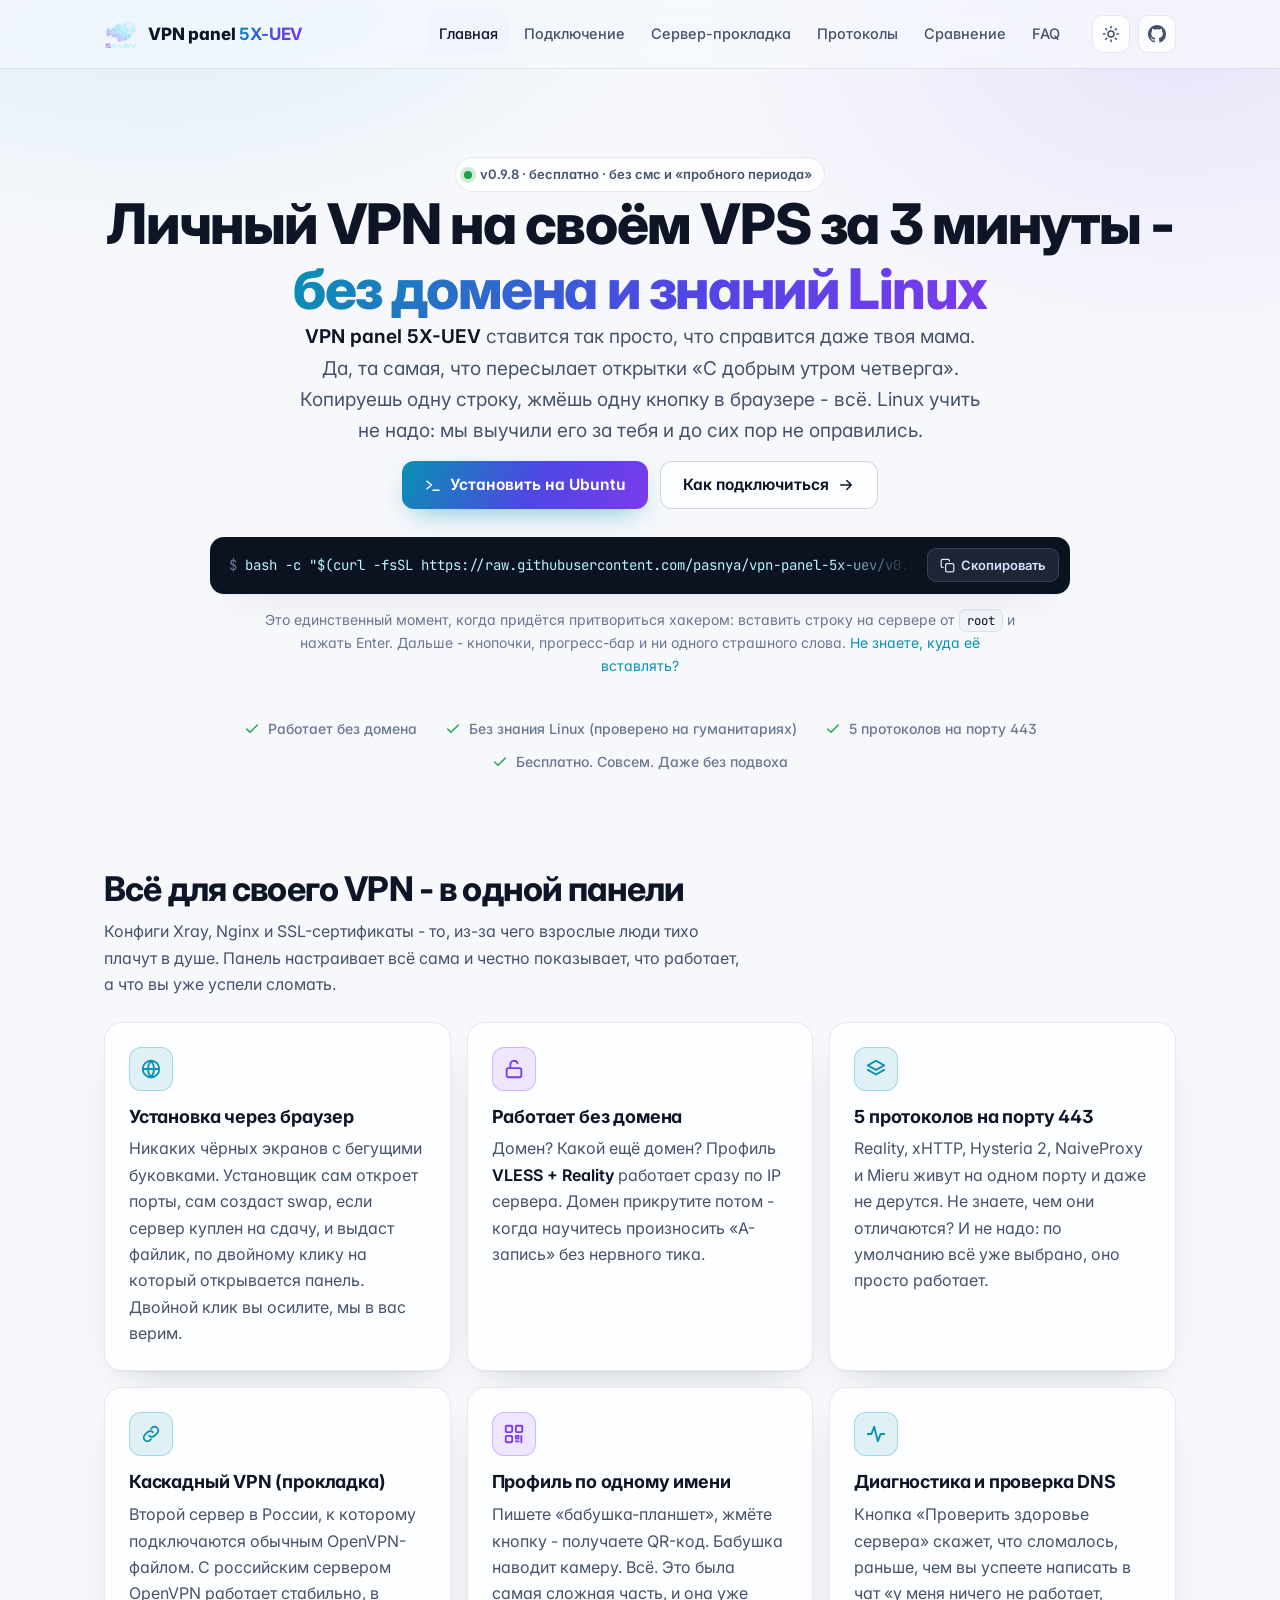
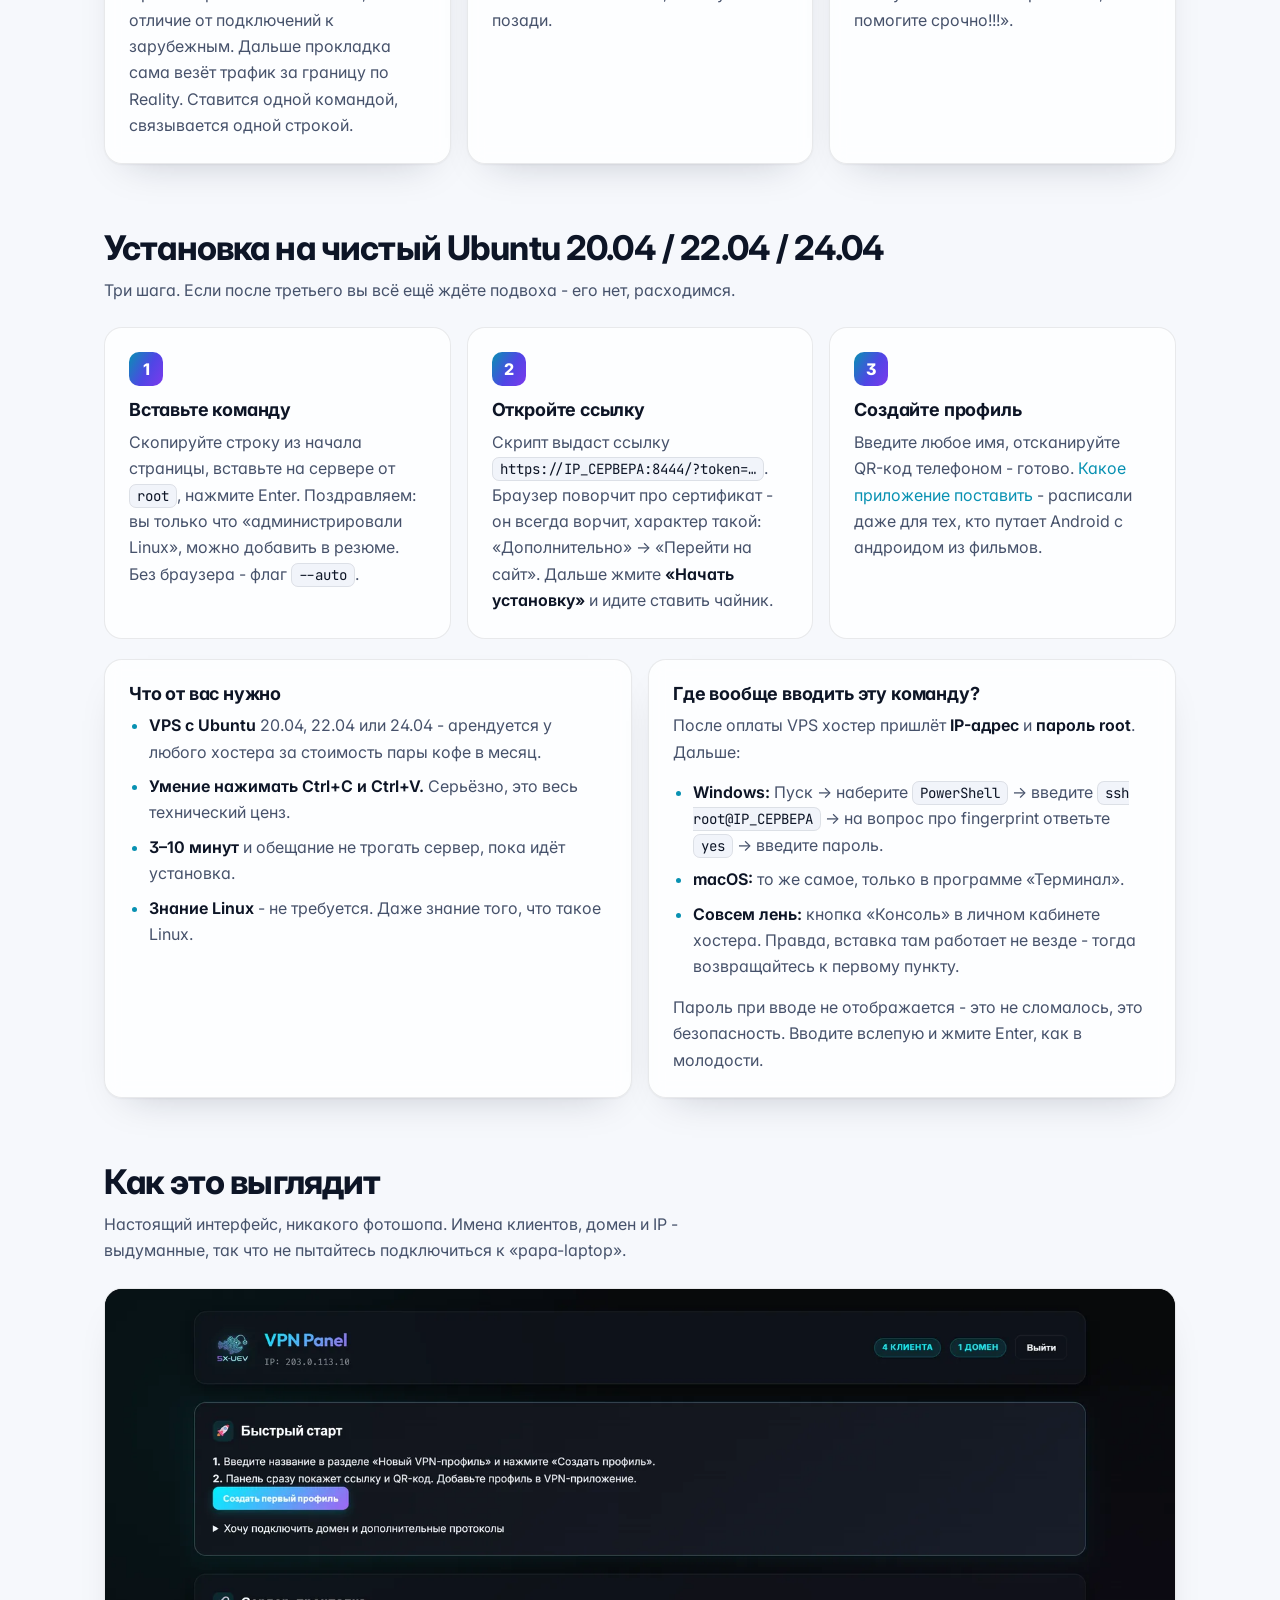
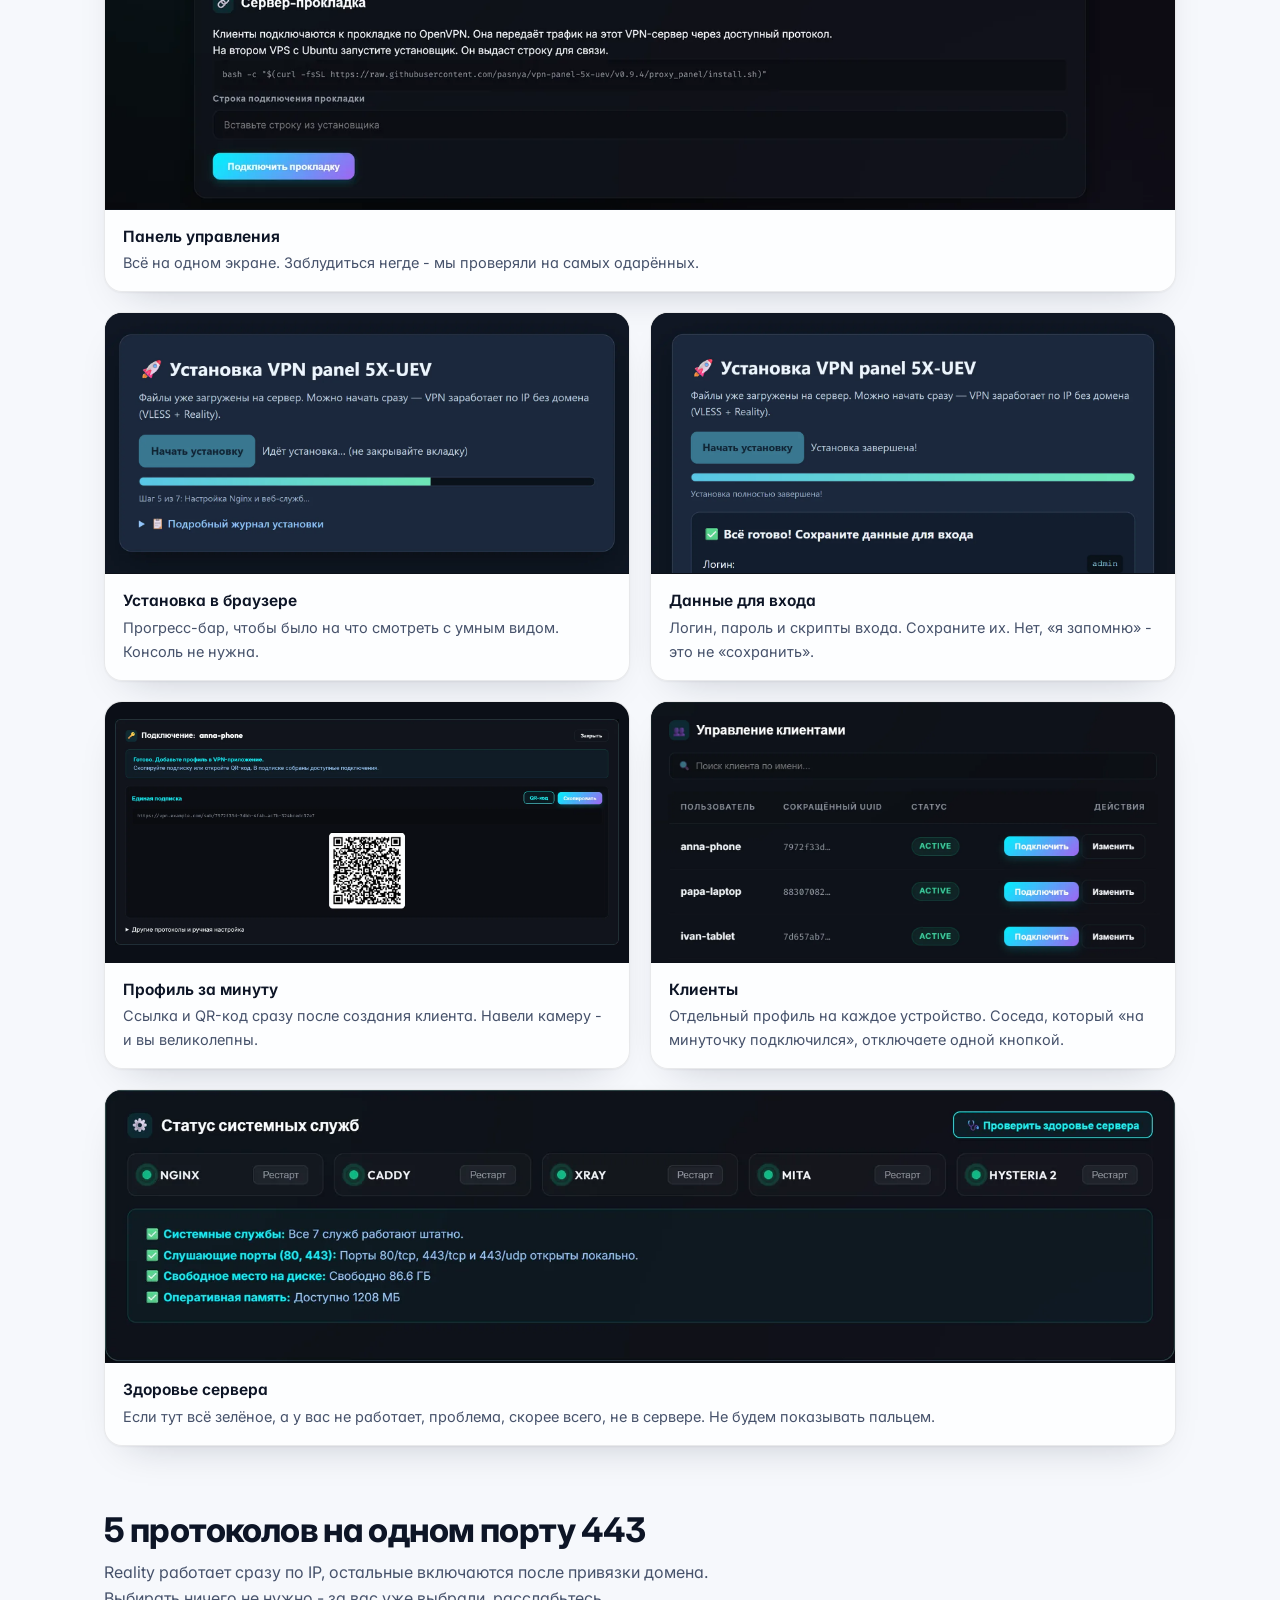
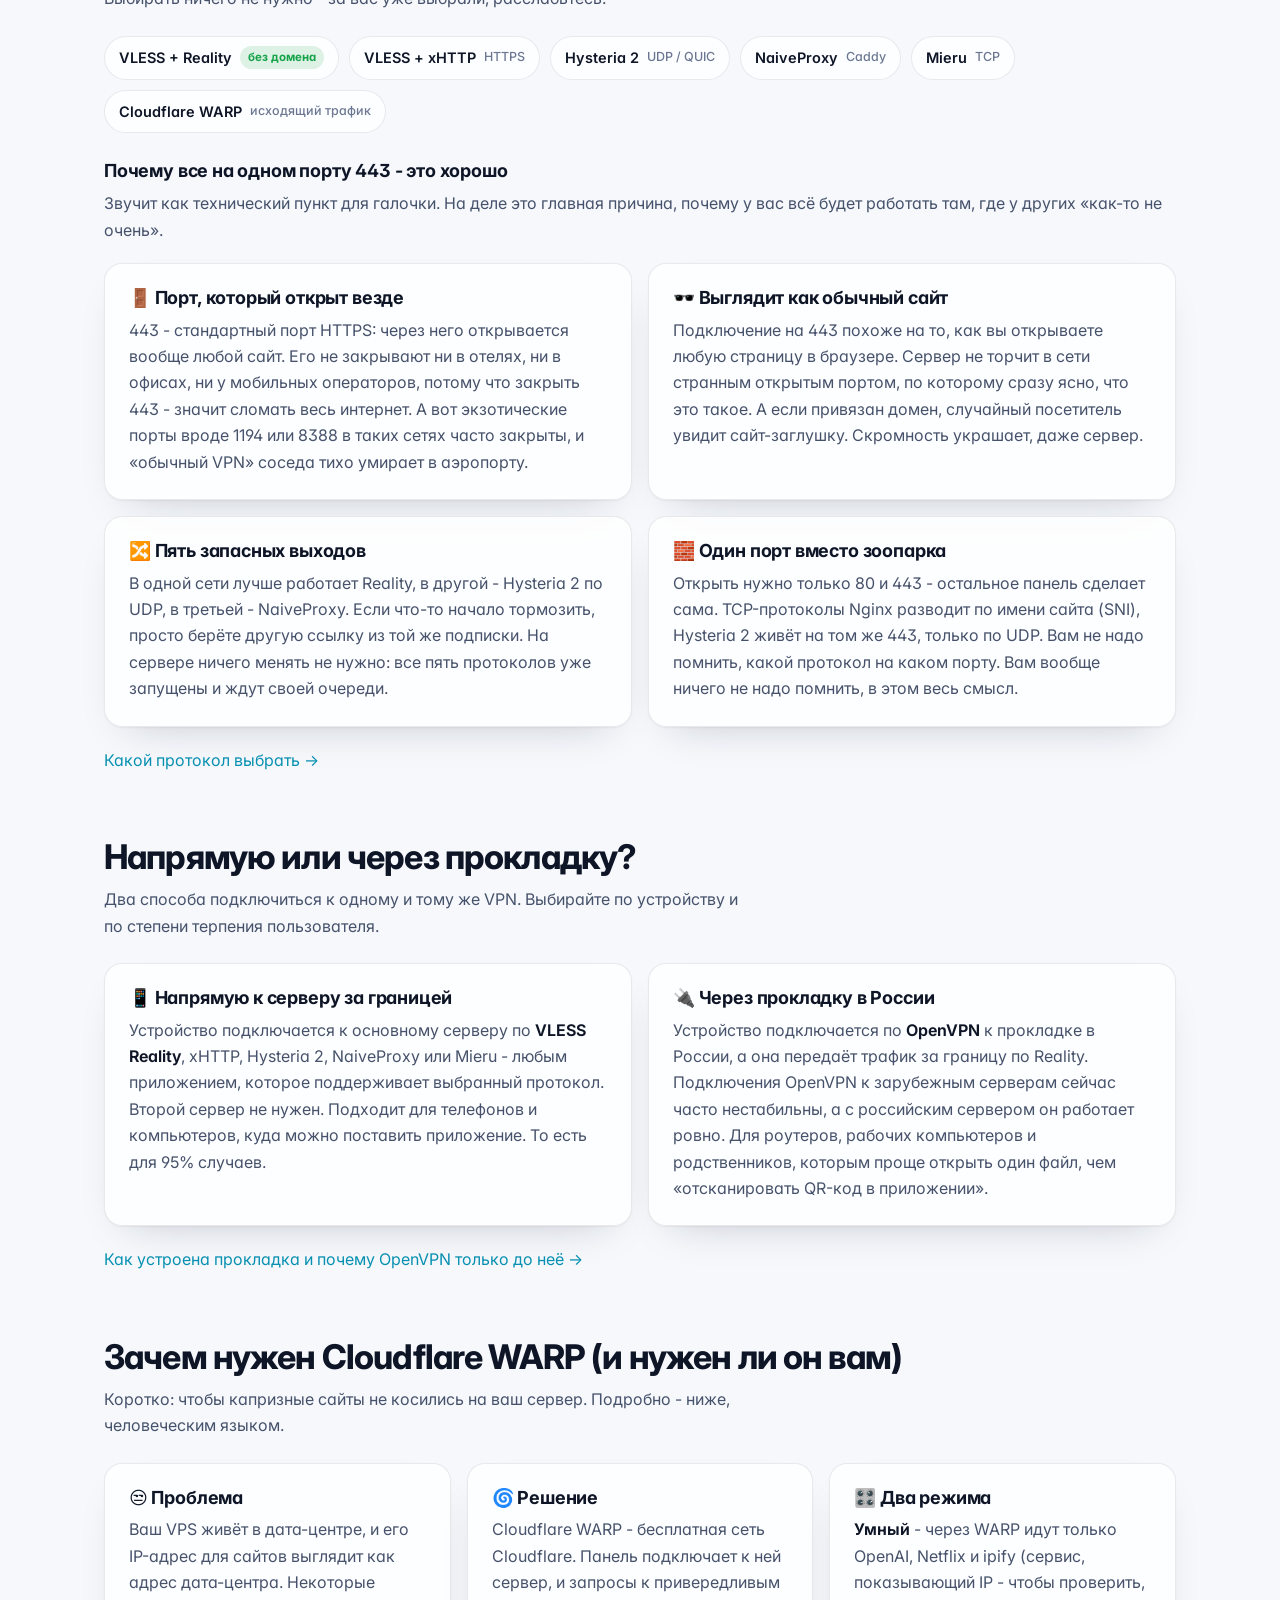
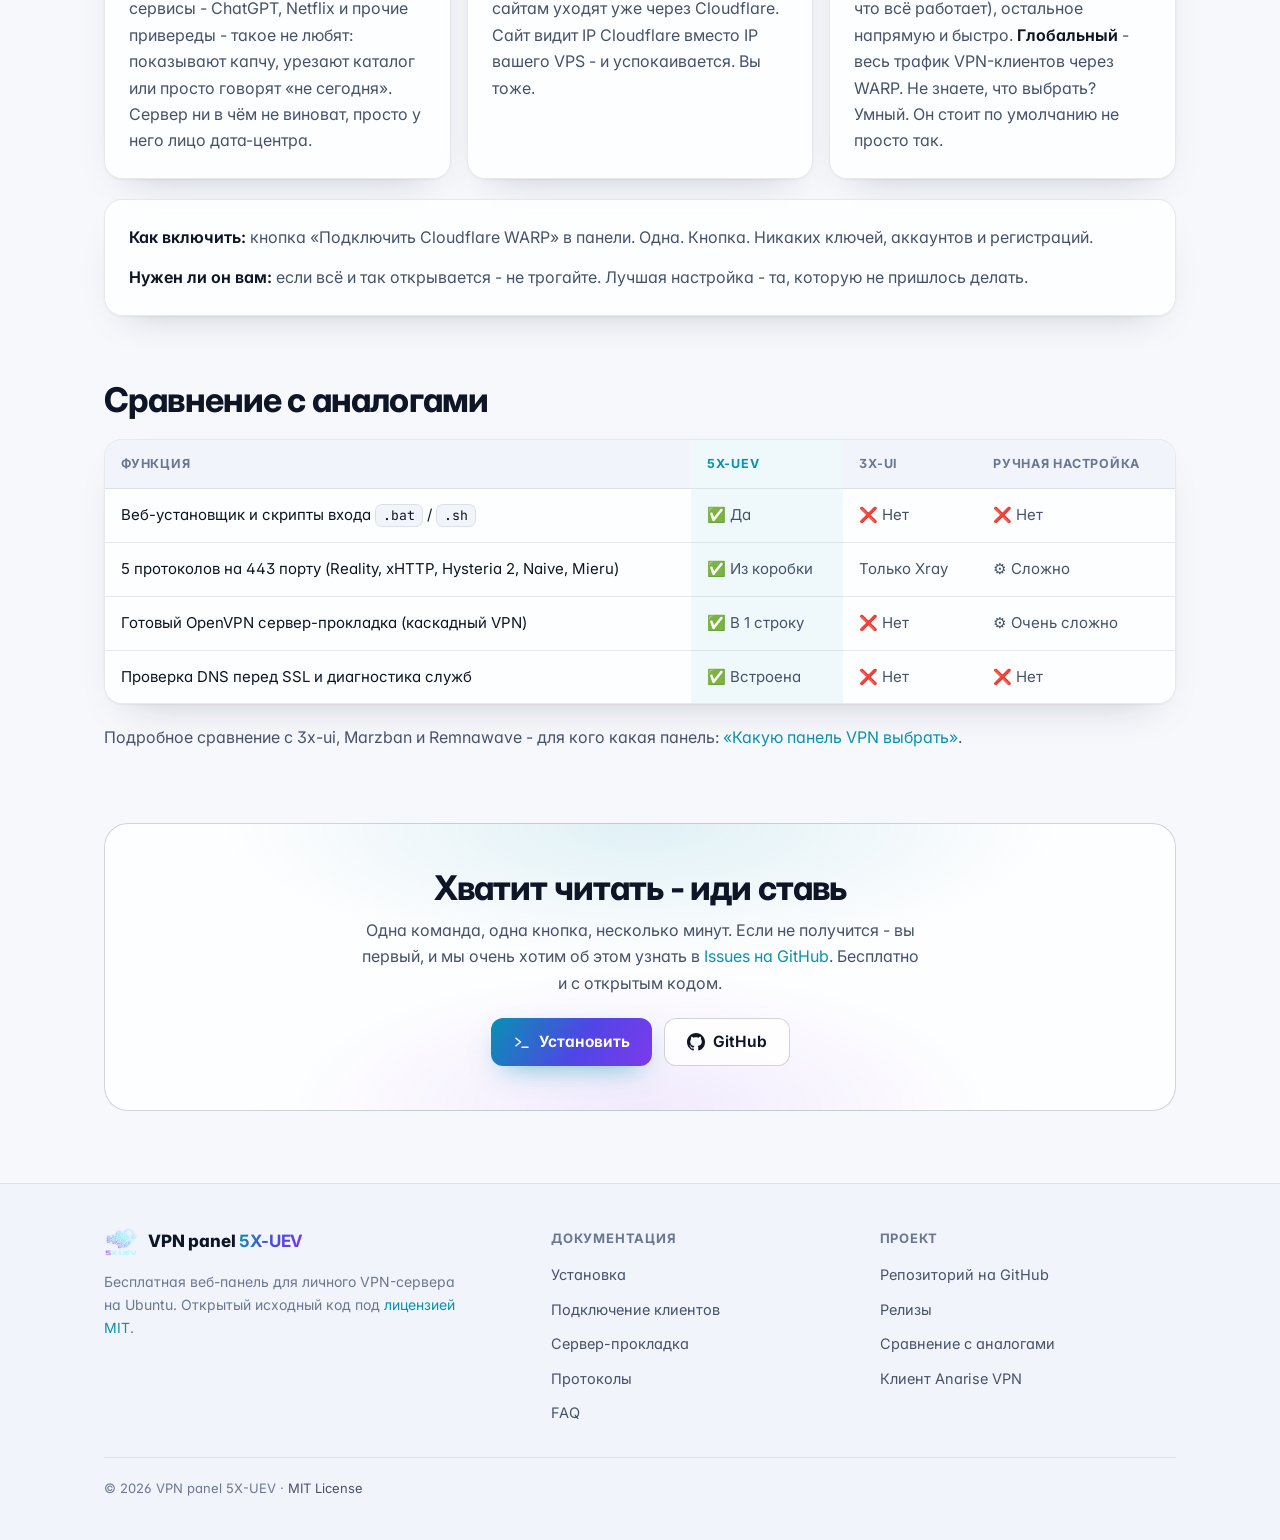
==== commit 475751d2: "feat: panel self-update from GitHub releases Daily timer and a panel button install the latest relea" ====
--- a/docs/index.html
+++ b/docs/index.html
@@ -64,14 +64,14 @@
 
 <main>
   <section class="hero-home wrap">
-    <span class="eyebrow"><span class="dot"></span>v0.9.7 · бесплатно · без смс и «пробного периода»</span>
+    <span class="eyebrow"><span class="dot"></span>v0.9.8 · бесплатно · без смс и «пробного периода»</span>
     <h1>Личный VPN на своём VPS за 3 минуты - <span class="grad">без домена и знаний Linux</span></h1>
     <p class="lead"><strong>VPN panel 5X-UEV</strong> ставится так просто, что справится даже твоя мама. Да, та самая, что пересылает открытки «С добрым утром четверга». Копируешь одну строку, жмёшь одну кнопку в браузере - всё. Linux учить не надо: мы выучили его за тебя и до сих пор не оправились.</p>
     <div class="actions">
       <a class="btn" href="#install"><svg viewBox="0 0 24 24" fill="none" stroke="currentColor" stroke-width="2" stroke-linecap="round" stroke-linejoin="round" aria-hidden="true"><path d="m4 17 6-5-6-5M12 19h8"/></svg>Установить на Ubuntu</a>
       <a class="btn btn-sec" href="clients.html">Как подключиться<svg viewBox="0 0 24 24" fill="none" stroke="currentColor" stroke-width="2" stroke-linecap="round" stroke-linejoin="round" aria-hidden="true"><path d="M5 12h14M13 6l6 6-6 6"/></svg></a>
     </div>
-    <div class="cmd" role="group" aria-label="Команда установки"><code>bash -c "$(curl -fsSL https://raw.githubusercontent.com/pasnya/vpn-panel-5x-uev/v0.9.7/install.sh)"</code></div>
+    <div class="cmd" role="group" aria-label="Команда установки"><code>bash -c "$(curl -fsSL https://raw.githubusercontent.com/pasnya/vpn-panel-5x-uev/v0.9.8/install.sh)"</code></div>
     <p class="cmd-note">Это единственный момент, когда придётся притвориться хакером: вставить строку на сервере от <code>root</code> и нажать Enter. Дальше - кнопочки, прогресс-бар и ни одного страшного слова. <a href="#where">Не знаете, куда её вставлять?</a></p>
     <ul class="facts">
       <li><svg viewBox="0 0 24 24" fill="none" stroke="currentColor" stroke-width="2" stroke-linecap="round" stroke-linejoin="round" aria-hidden="true"><path d="M20 6 9 17l-5-5"/></svg>Работает без домена</li>
